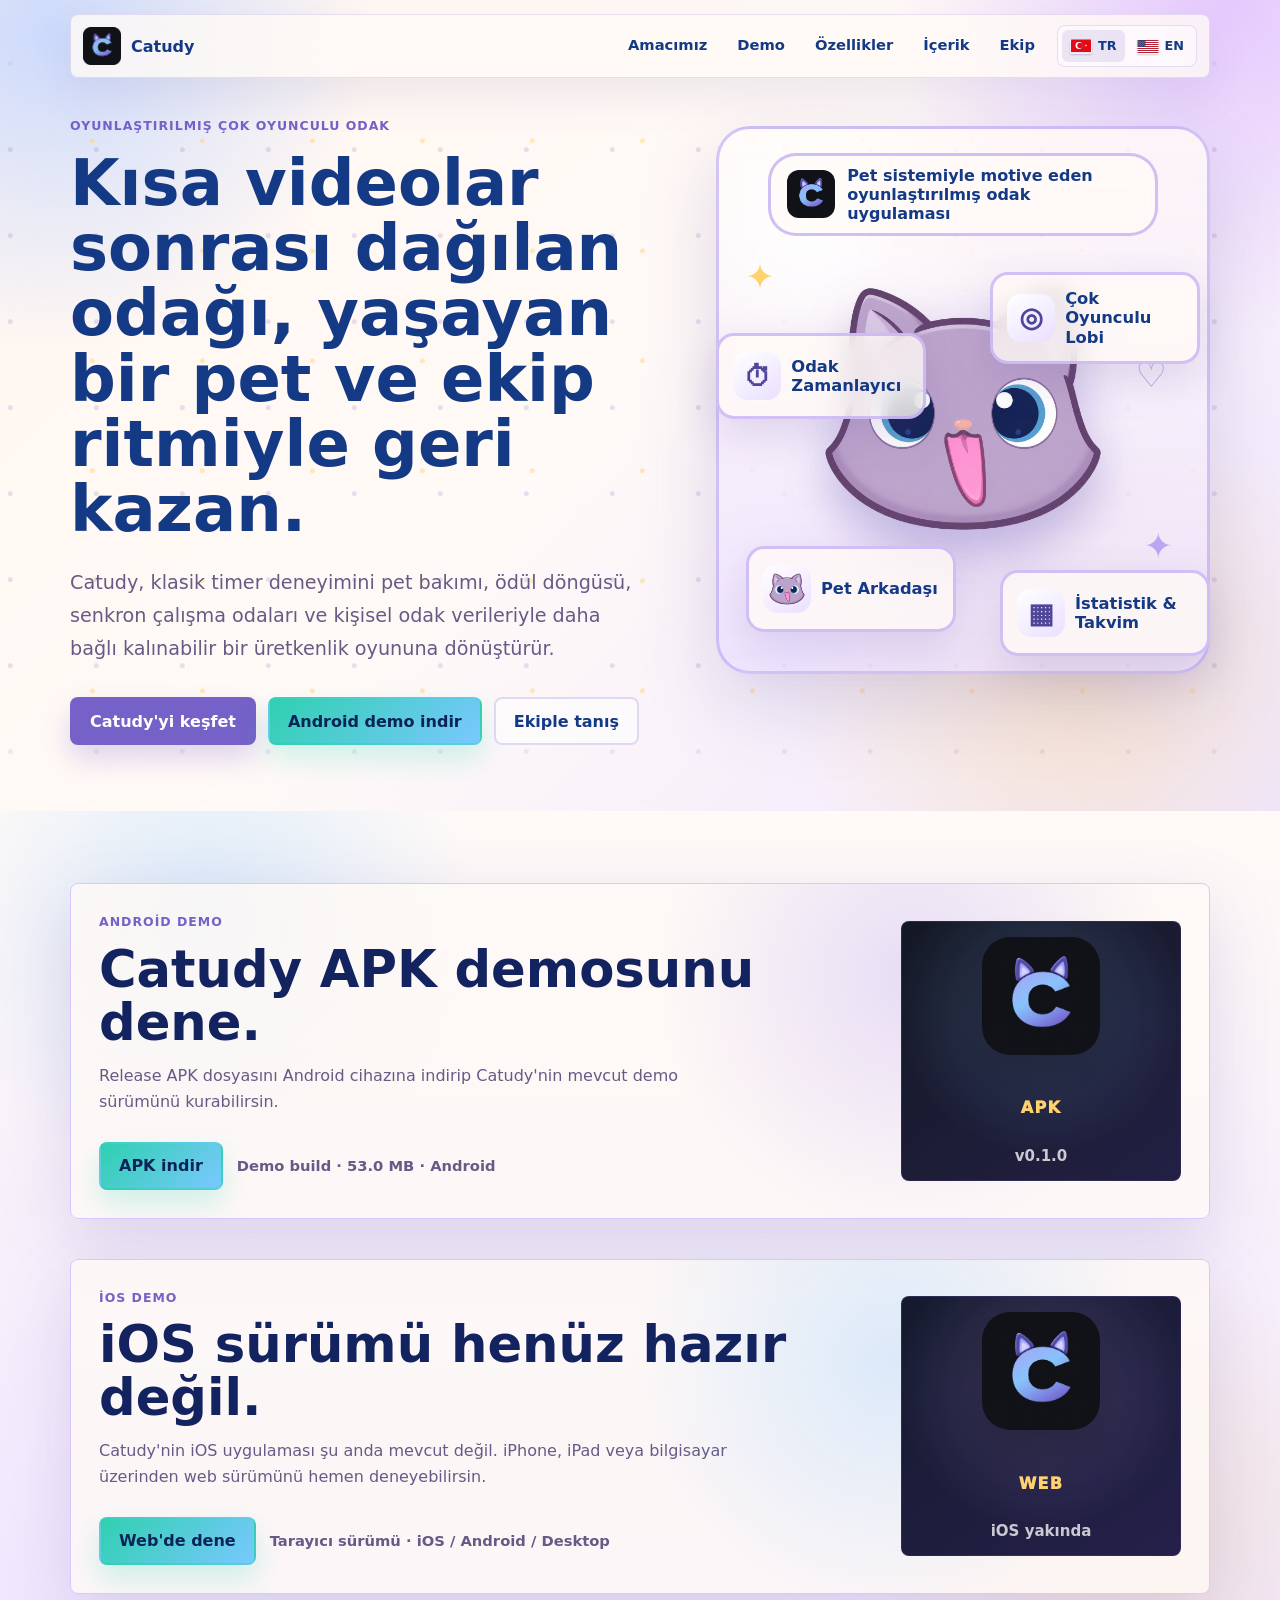
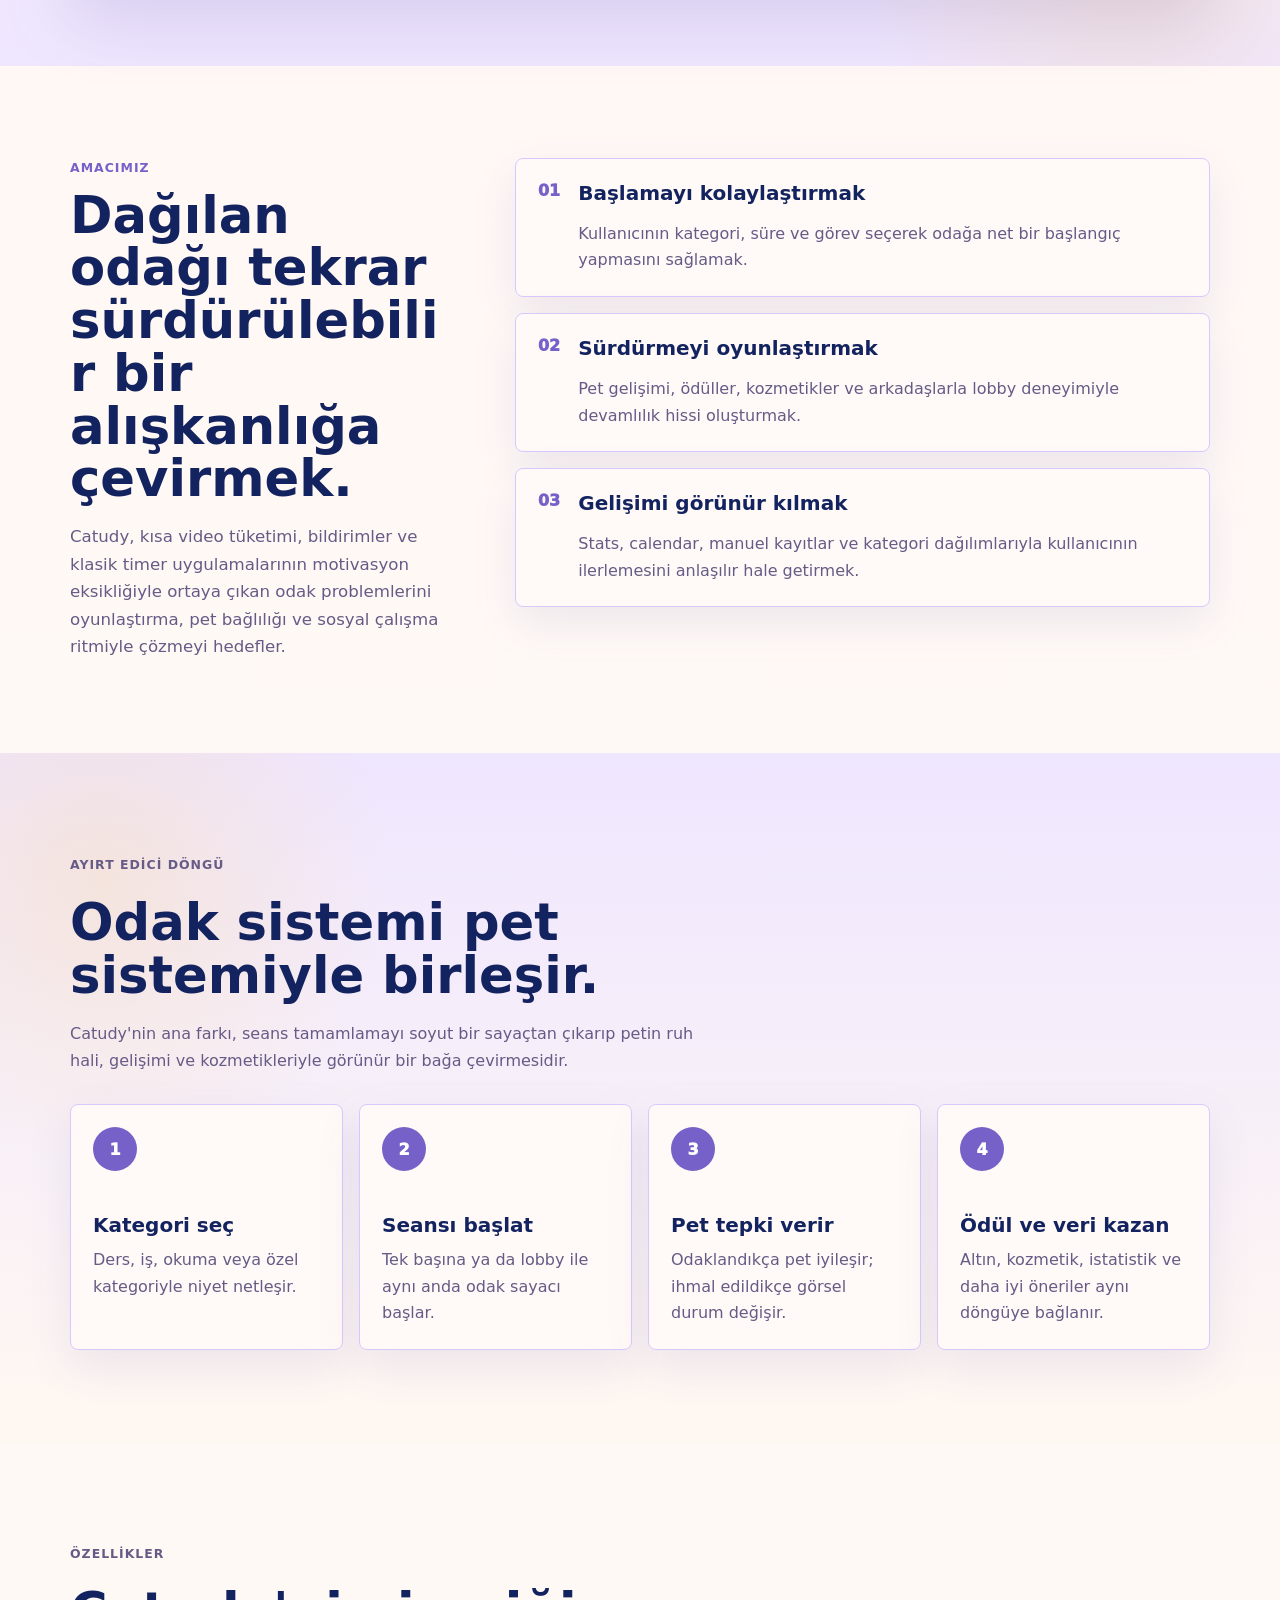
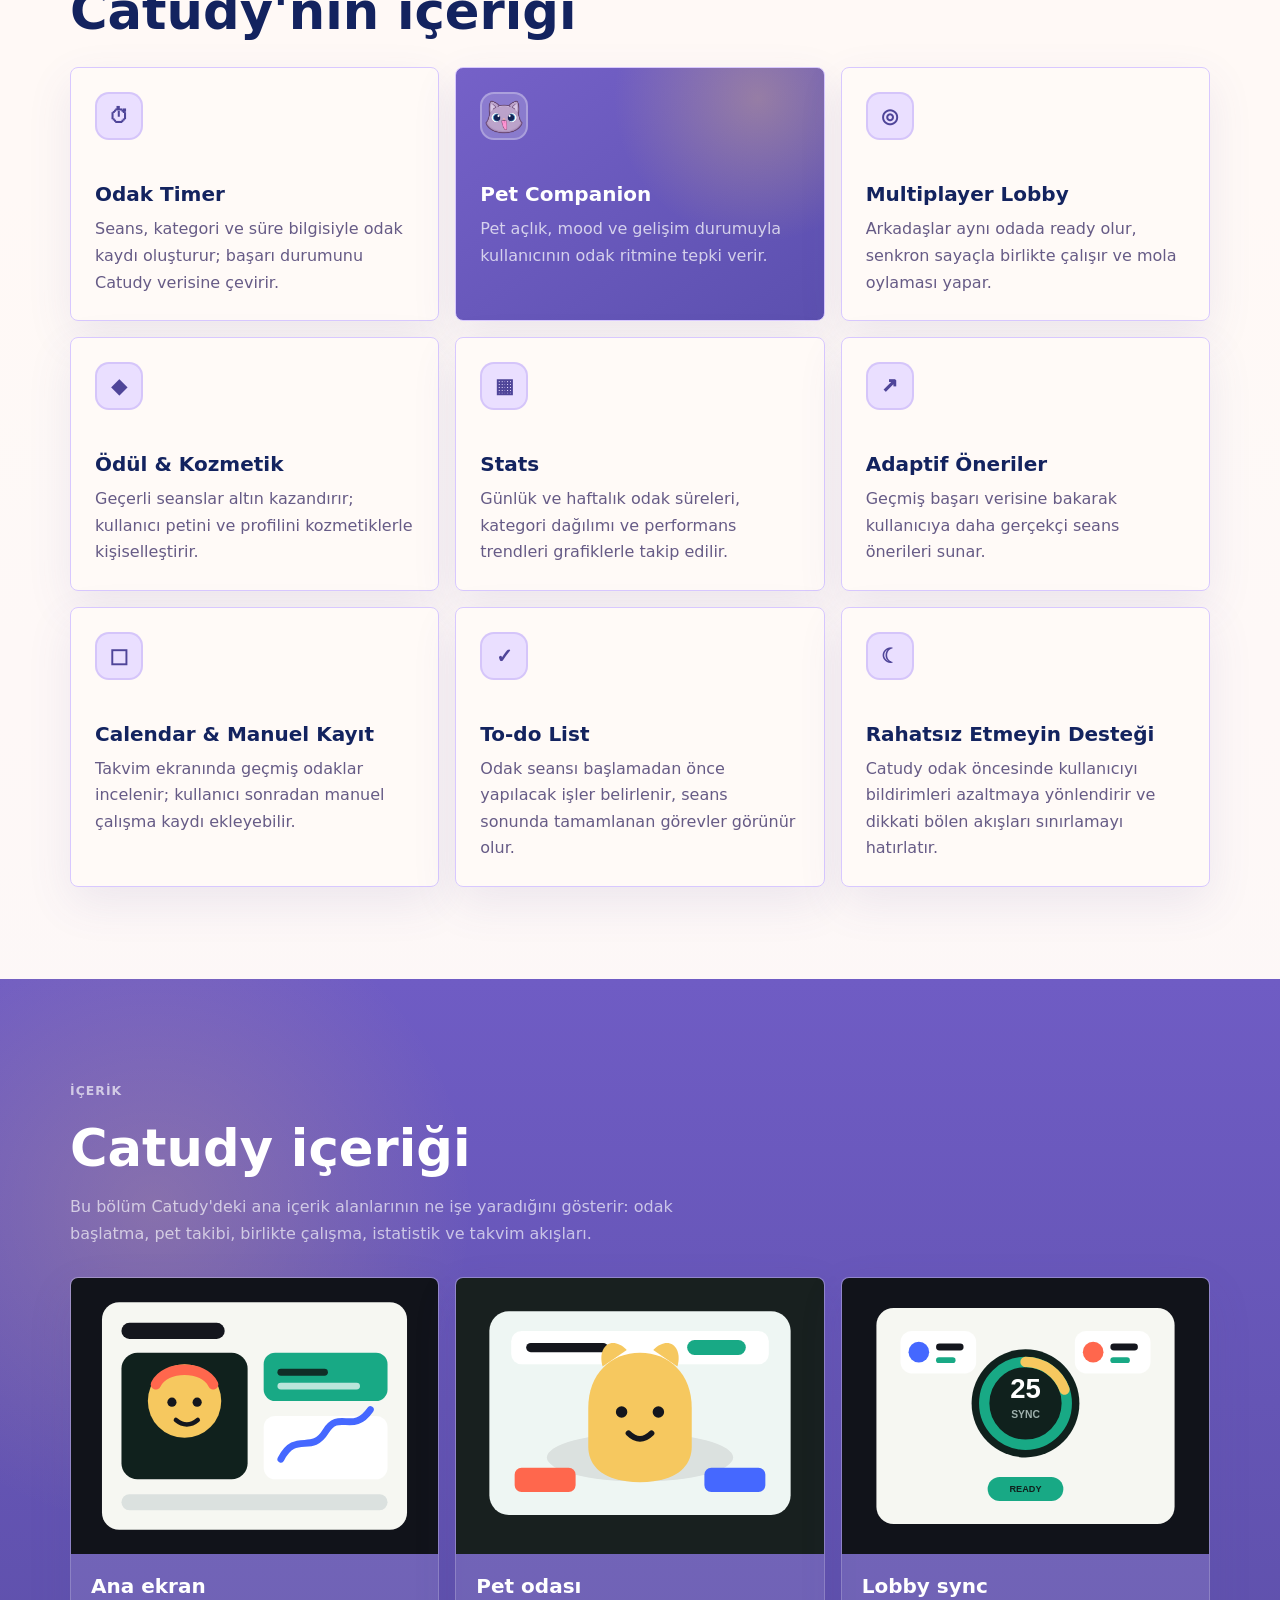
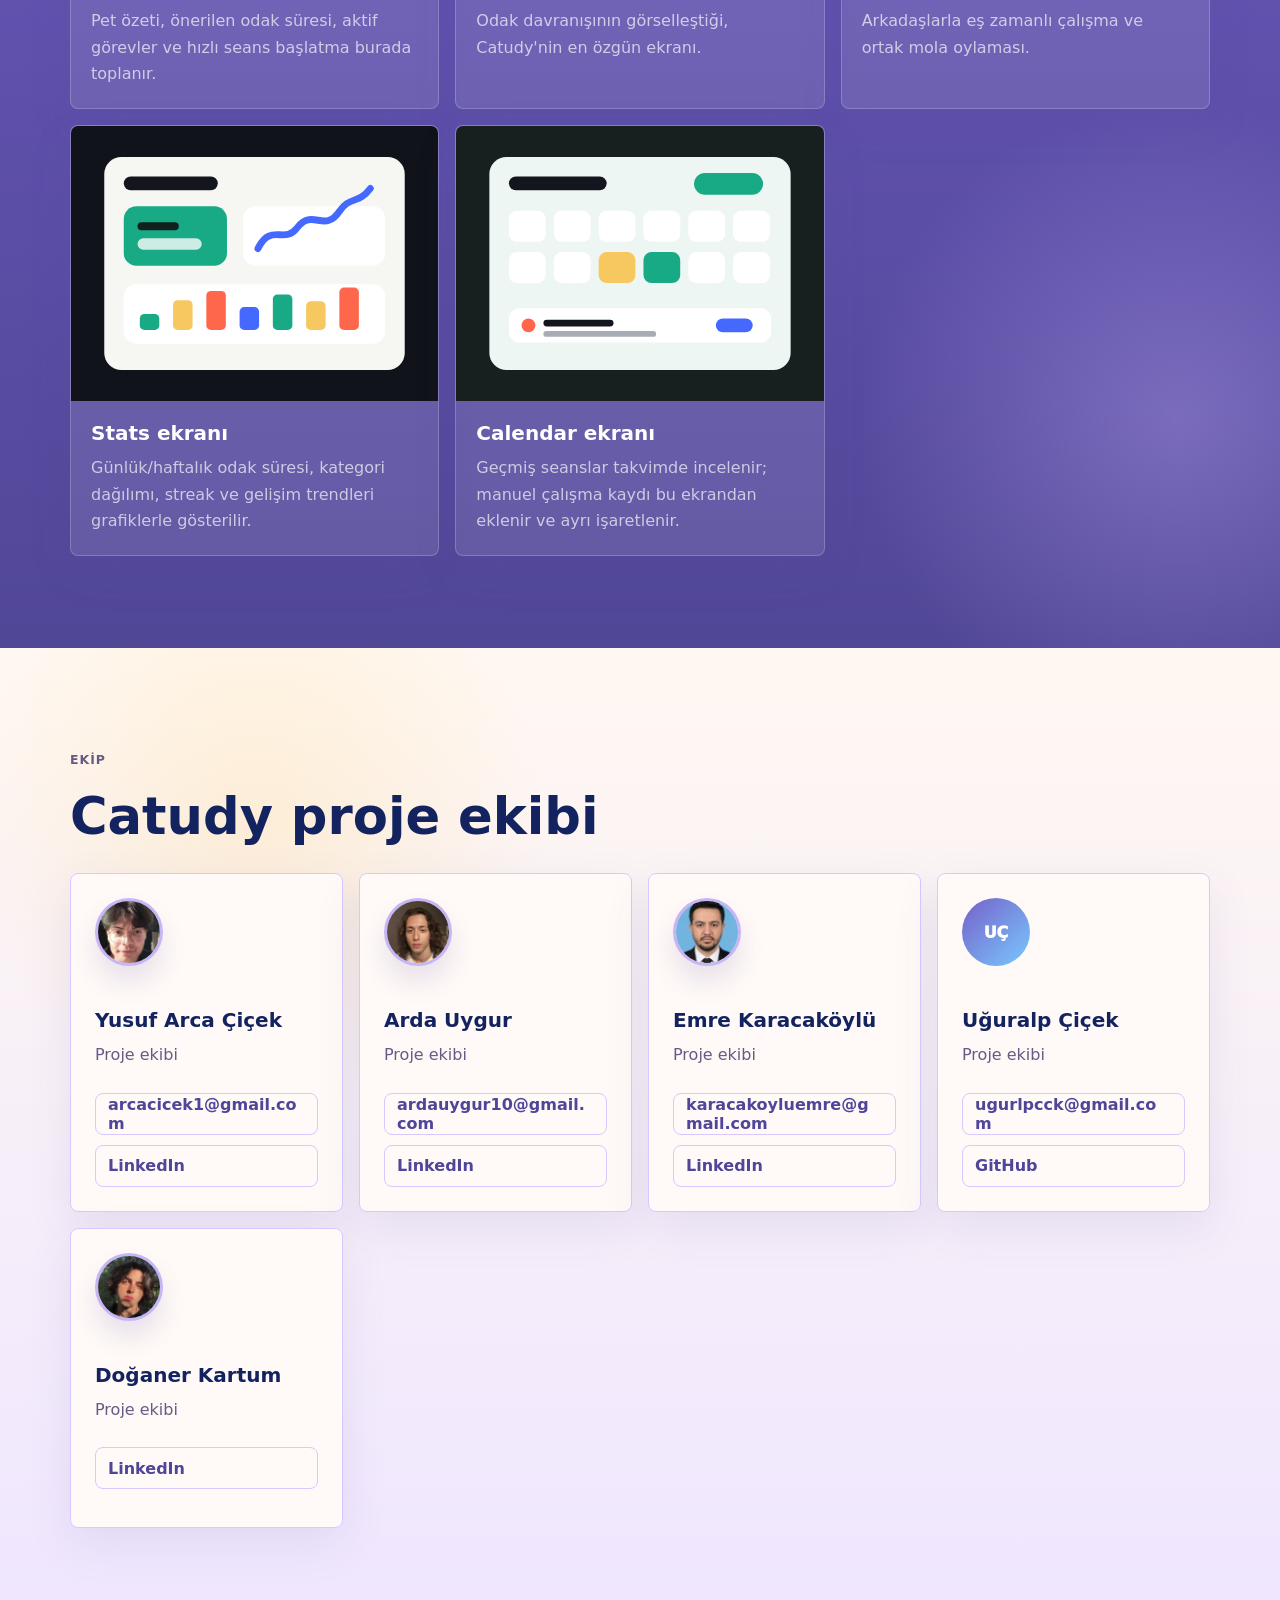
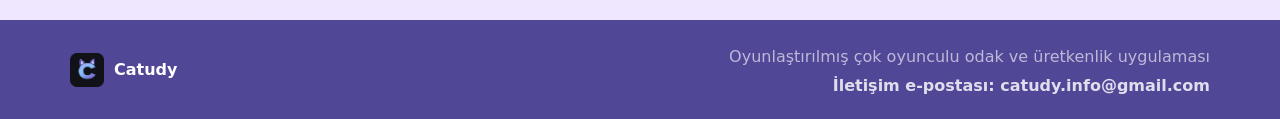
==== site/index.html @ 25572570 "Update Catudy app builds" ====
﻿<!doctype html>
<html lang="tr">
  <head>
    <meta charset="utf-8" />
    <meta name="viewport" content="width=device-width, initial-scale=1" />
    <meta
      name="description"
      data-i18n-content="metaDescription"
      content="Catudy, odak seanslarını pet gelişimi, sosyal lobby ve oyunlaştırma ile sürdürülebilir hale getiren bir üretkenlik uygulamasıdır."
    />
    <title>Catudy | Oyunlaştırılmış Odak Arkadaşı</title>
    <link rel="stylesheet" href="./styles.css?v=20260427-2" />
  </head>
  <body>
    <header class="site-header" data-glass>
      <a class="brand" href="#top" aria-label="Catudy ana sayfa" data-i18n-aria="brandHome">
        <img src="./assets/catudy-logo.png?v=20260427-2" alt="" />
        <span>Catudy</span>
      </a>
      <div class="header-controls">
        <nav class="nav-links" aria-label="Ana menü" data-i18n-aria="mainMenu">
          <a href="#problem" data-i18n="navGoal">Amacımız</a>
          <a href="#download" data-i18n="navDownload">Demo</a>
          <a href="#features" data-i18n="navFeatures">Özellikler</a>
          <a href="#screens" data-i18n="navContent">İçerik</a>
          <a href="#team" data-i18n="navTeam">Ekip</a>
        </nav>
        <div class="language-switcher" aria-label="Dil seçimi" data-i18n-aria="languageSwitcher">
          <button class="language-button is-active" type="button" data-lang="tr" aria-label="Türkçe" aria-pressed="true" data-i18n-aria="languageTurkish">
            <span class="flag flag--tr" aria-hidden="true"></span>
            <span class="language-code">TR</span>
          </button>
          <button class="language-button" type="button" data-lang="en" aria-label="English" aria-pressed="false" data-i18n-aria="languageEnglish">
            <span class="flag flag--us" aria-hidden="true"></span>
            <span class="language-code">EN</span>
          </button>
        </div>
      </div>
    </header>

    <main id="top">
      <section class="hero" aria-labelledby="hero-title">
        <div class="hero-scene" aria-hidden="true">
          <div class="mascot-stage">
            <span class="poster-star poster-star--one">✦</span>
            <span class="poster-star poster-star--two">✦</span>
            <span class="poster-heart">♡</span>
            <div class="mascot-glow"></div>
            <img class="hero-mascot" src="./assets/catudy-mascot.png?v=20260427-2" alt="" />
            <div class="catudy-badge">
              <img src="./assets/catudy-logo.png?v=20260427-2" alt="" />
              <span data-i18n="heroBadge">Pet sistemiyle motive eden oyunlaştırılmış odak uygulaması</span>
            </div>
          </div>
          <div class="floating-panel panel--one">
            <span class="panel-icon">⏱</span>
            <strong data-i18n="posterTimer">Odak Zamanlayıcı</strong>
          </div>
          <div class="floating-panel panel--two">
            <span class="panel-icon panel-icon--mascot">
              <img src="./assets/catudy-mascot.png?v=20260427-2" alt="" />
            </span>
            <strong data-i18n="posterPet">Pet Arkadaşı</strong>
          </div>
          <div class="floating-panel panel--three">
            <span class="panel-icon">◎</span>
            <strong data-i18n="posterLobby">Çok Oyunculu Lobi</strong>
          </div>
          <div class="floating-panel panel--four">
            <span class="panel-icon">▦</span>
            <strong data-i18n="posterStats">İstatistik & Takvim</strong>
          </div>
        </div>

        <div class="hero-copy">
          <p class="eyebrow" data-i18n="heroEyebrow">Oyunlaştırılmış çok oyunculu odak</p>
          <h1 id="hero-title" data-i18n="heroTitle">
            Kısa videolar sonrası dağılan odağı, yaşayan bir pet ve ekip ritmiyle geri
            kazan.
          </h1>
          <p class="lead" data-i18n="heroLead">
            Catudy, klasik timer deneyimini pet bakımı, ödül döngüsü, senkron
            çalışma odaları ve kişisel odak verileriyle daha bağlı kalınabilir
            bir üretkenlik oyununa dönüştürür.
          </p>
          <div class="hero-actions">
            <a class="button button--primary" href="#features" data-i18n="heroPrimaryCta">Catudy'yi keşfet</a>
            <a class="button button--demo" href="#download" data-i18n="heroDemoCta">Android demo indir</a>
            <a class="button button--ghost" href="#team" data-i18n="heroSecondaryCta">Ekiple tanış</a>
          </div>
        </div>
      </section>

      <section class="download-section" id="download" aria-labelledby="download-title">
  <div class="wrap">
    <div class="download-card reveal">
      <div class="download-copy">
        <p class="section-kicker" data-i18n="downloadKicker">Android Demo</p>
        <h2 id="download-title" data-i18n="downloadTitle">Catudy APK demosunu dene.</h2>
        <p data-i18n="downloadBody">
          Release APK dosyasını Android cihazına indirip Catudy'nin mevcut demo sürümünü kurabilirsin.
        </p>
        <div class="download-actions">
          <a
            class="button button--download"
            href="./downloads/catudy-android-demo-v0.1.0.apk"
            download
            data-i18n="downloadButton"
          >
            APK indir
          </a>
          <span class="download-note" data-i18n="downloadNote">Demo build · 53.0 MB · Android</span>
        </div>
      </div>

      <div class="download-panel" aria-hidden="true">
        <img src="./assets/catudy-logo.png?v=20260427-2" alt="" />
        <span>APK</span>
        <strong>v0.1.0</strong>
      </div>
    </div>

    <div class="download-card download-card--web reveal">
      <div class="download-copy">
        <p class="section-kicker" data-i18n="webDemoKicker">iOS Demo</p>
        <h2 data-i18n="webDemoTitle">iOS sürümü henüz hazır değil.</h2>
        <p data-i18n="webDemoBody">
          Catudy'nin iOS uygulaması şu anda mevcut değil. iPhone, iPad veya bilgisayar üzerinden web sürümünü hemen deneyebilirsin.
        </p>
        <div class="download-actions">
          <a
            class="button button--download"
            href="https://4rc4.github.io/Catudy-Site/app/"
            target="_blank"
            rel="noopener noreferrer"
            data-i18n="webDemoButton"
          >
            Web'de dene
          </a>
          <span class="download-note" data-i18n="webDemoNote">Tarayıcı sürümü · iOS / Android / Desktop</span>
        </div>
      </div>

      <div class="download-panel download-panel--web" aria-hidden="true">
        <img src="./assets/catudy-logo.png?v=20260427-2" alt="" />
        <span>WEB</span>
        <strong data-i18n="webDemoPanelText">iOS yakında</strong>
      </div>
    </div>
  </div>
</section>

      <section class="problem-section" id="problem" aria-labelledby="problem-title">
        <div class="wrap two-column">
          <div class="section-copy reveal">
            <p class="section-kicker" data-i18n="goalKicker">Amacımız</p>
            <h2 id="problem-title" data-i18n="goalTitle">Dağılan odağı tekrar sürdürülebilir bir alışkanlığa çevirmek.</h2>
            <p data-i18n="goalBody">
              Catudy, kısa video tüketimi, bildirimler ve klasik timer
              uygulamalarının motivasyon eksikliğiyle ortaya çıkan odak
              problemlerini oyunlaştırma, pet bağlılığı ve sosyal çalışma
              ritmiyle çözmeyi hedefler.
            </p>
          </div>
          <div class="problem-grid">
            <article class="metric-card reveal">
              <span class="metric-card__number">01</span>
              <h3 data-i18n="goalCardOneTitle">Başlamayı kolaylaştırmak</h3>
              <p data-i18n="goalCardOneBody">Kullanıcının kategori, süre ve görev seçerek odağa net bir başlangıç yapmasını sağlamak.</p>
            </article>
            <article class="metric-card reveal">
              <span class="metric-card__number">02</span>
              <h3 data-i18n="goalCardTwoTitle">Sürdürmeyi oyunlaştırmak</h3>
              <p data-i18n="goalCardTwoBody">Pet gelişimi, ödüller, kozmetikler ve arkadaşlarla lobby deneyimiyle devamlılık hissi oluşturmak.</p>
            </article>
            <article class="metric-card reveal">
              <span class="metric-card__number">03</span>
              <h3 data-i18n="goalCardThreeTitle">Gelişimi görünür kılmak</h3>
              <p data-i18n="goalCardThreeBody">Stats, calendar, manuel kayıtlar ve kategori dağılımlarıyla kullanıcının ilerlemesini anlaşılır hale getirmek.</p>
            </article>
          </div>
        </div>
      </section>

      <section class="loop-section" aria-labelledby="loop-title">
        <div class="wrap">
          <div class="section-head reveal">
            <p class="section-kicker" data-i18n="loopKicker">Ayırt Edici Döngü</p>
            <h2 id="loop-title" data-i18n="loopTitle">Odak sistemi pet sistemiyle birleşir.</h2>
            <p data-i18n="loopBody">
              Catudy'nin ana farkı, seans tamamlamayı soyut bir sayaçtan çıkarıp
              petin ruh hali, gelişimi ve kozmetikleriyle görünür bir bağa
              çevirmesidir.
            </p>
          </div>

          <div class="focus-loop" aria-label="Catudy odak döngüsü" data-i18n-aria="loopAria">
            <article class="loop-step reveal">
              <span>1</span>
              <h3 data-i18n="loopStepOneTitle">Kategori seç</h3>
              <p data-i18n="loopStepOneBody">Ders, iş, okuma veya özel kategoriyle niyet netleşir.</p>
            </article>
            <article class="loop-step reveal">
              <span>2</span>
              <h3 data-i18n="loopStepTwoTitle">Seansı başlat</h3>
              <p data-i18n="loopStepTwoBody">Tek başına ya da lobby ile aynı anda odak sayacı başlar.</p>
            </article>
            <article class="loop-step reveal">
              <span>3</span>
              <h3 data-i18n="loopStepThreeTitle">Pet tepki verir</h3>
              <p data-i18n="loopStepThreeBody">Odaklandıkça pet iyileşir; ihmal edildikçe görsel durum değişir.</p>
            </article>
            <article class="loop-step reveal">
              <span>4</span>
              <h3 data-i18n="loopStepFourTitle">Ödül ve veri kazan</h3>
              <p data-i18n="loopStepFourBody">Altın, kozmetik, istatistik ve daha iyi öneriler aynı döngüye bağlanır.</p>
            </article>
          </div>
        </div>
      </section>

      <section class="features" id="features" aria-labelledby="features-title">
        <div class="wrap">
          <div class="section-head reveal">
            <p class="section-kicker" data-i18n="featuresKicker">Özellikler</p>
            <h2 id="features-title" data-i18n="featuresTitle">Catudy'nin içeriği</h2>
          </div>

          <div class="feature-grid">
            <article class="feature-card reveal">
              <span class="feature-icon">⏱</span>
              <h3 data-i18n="featureTimerTitle">Odak Timer</h3>
              <p data-i18n="featureTimerBody">Seans, kategori ve süre bilgisiyle odak kaydı oluşturur; başarı durumunu Catudy verisine çevirir.</p>
            </article>
            <article class="feature-card reveal feature-card--accent">
              <span class="feature-icon feature-icon--image">
                <img src="./assets/catudy-mascot.png?v=20260427-2" alt="" />
              </span>
              <h3 data-i18n="featurePetTitle">Pet Companion</h3>
              <p data-i18n="featurePetBody">Pet açlık, mood ve gelişim durumuyla kullanıcının odak ritmine tepki verir.</p>
            </article>
            <article class="feature-card reveal">
              <span class="feature-icon">◎</span>
              <h3 data-i18n="featureLobbyTitle">Multiplayer Lobby</h3>
              <p data-i18n="featureLobbyBody">Arkadaşlar aynı odada ready olur, senkron sayaçla birlikte çalışır ve mola oylaması yapar.</p>
            </article>
            <article class="feature-card reveal">
              <span class="feature-icon">◆</span>
              <h3 data-i18n="featureRewardTitle">Ödül & Kozmetik</h3>
              <p data-i18n="featureRewardBody">Geçerli seanslar altın kazandırır; kullanıcı petini ve profilini kozmetiklerle kişiselleştirir.</p>
            </article>
            <article class="feature-card reveal">
              <span class="feature-icon">▦</span>
              <h3 data-i18n="featureStatsTitle">Stats</h3>
              <p data-i18n="featureStatsBody">Günlük ve haftalık odak süreleri, kategori dağılımı ve performans trendleri grafiklerle takip edilir.</p>
            </article>
            <article class="feature-card reveal">
              <span class="feature-icon">↗</span>
              <h3 data-i18n="featureAdaptiveTitle">Adaptif Öneriler</h3>
              <p data-i18n="featureAdaptiveBody">Geçmiş başarı verisine bakarak kullanıcıya daha gerçekçi seans önerileri sunar.</p>
            </article>
            <article class="feature-card reveal">
              <span class="feature-icon">□</span>
              <h3 data-i18n="featureCalendarTitle">Calendar & Manuel Kayıt</h3>
              <p data-i18n="featureCalendarBody">Takvim ekranında geçmiş odaklar incelenir; kullanıcı sonradan manuel çalışma kaydı ekleyebilir.</p>
            </article>
            <article class="feature-card reveal">
              <span class="feature-icon">✓</span>
              <h3 data-i18n="featureTodoTitle">To-do List</h3>
              <p data-i18n="featureTodoBody">Odak seansı başlamadan önce yapılacak işler belirlenir, seans sonunda tamamlanan görevler görünür olur.</p>
            </article>
            <article class="feature-card reveal">
              <span class="feature-icon">☾</span>
              <h3 data-i18n="featureDndTitle">Rahatsız Etmeyin Desteği</h3>
              <p data-i18n="featureDndBody">Catudy odak öncesinde kullanıcıyı bildirimleri azaltmaya yönlendirir ve dikkati bölen akışları sınırlamayı hatırlatır.</p>
            </article>
          </div>
        </div>
      </section>

      <section class="screens" id="screens" aria-labelledby="screens-title">
        <div class="wrap">
          <div class="section-head reveal">
            <p class="section-kicker" data-i18n="screensKicker">İçerik</p>
            <h2 id="screens-title" data-i18n="screensTitle">Catudy içeriği</h2>
            <p data-i18n="screensBody">Bu bölüm Catudy'deki ana içerik alanlarının ne işe yaradığını gösterir: odak başlatma, pet takibi, birlikte çalışma, istatistik ve takvim akışları.</p>
          </div>

          <div class="screen-grid">
            <article class="screen-card reveal">
              <img src="./assets/app-dashboard.svg" alt="Catudy ana ekran mockup alanı" data-i18n-alt="screenHomeAlt" />
              <div>
                <h3 data-i18n="screenHomeTitle">Ana ekran</h3>
                <p data-i18n="screenHomeBody">Pet özeti, önerilen odak süresi, aktif görevler ve hızlı seans başlatma burada toplanır.</p>
              </div>
            </article>
            <article class="screen-card reveal">
              <img src="./assets/pet-room.svg" alt="Catudy pet odası mockup alanı" data-i18n-alt="screenPetAlt" />
              <div>
                <h3 data-i18n="screenPetTitle">Pet odası</h3>
                <p data-i18n="screenPetBody">Odak davranışının görselleştiği, Catudy'nin en özgün ekranı.</p>
              </div>
            </article>
            <article class="screen-card reveal">
              <img src="./assets/lobby-sync.svg" alt="Catudy multiplayer lobby mockup alanı" data-i18n-alt="screenLobbyAlt" />
              <div>
                <h3 data-i18n="screenLobbyTitle">Lobby sync</h3>
                <p data-i18n="screenLobbyBody">Arkadaşlarla eş zamanlı çalışma ve ortak mola oylaması.</p>
              </div>
            </article>
            <article class="screen-card reveal">
              <img src="./assets/stats-screen.svg" alt="Catudy stats ekranı mockup alanı" data-i18n-alt="screenStatsAlt" />
              <div>
                <h3 data-i18n="screenStatsTitle">Stats ekranı</h3>
                <p data-i18n="screenStatsBody">Günlük/haftalık odak süresi, kategori dağılımı, streak ve gelişim trendleri grafiklerle gösterilir.</p>
              </div>
            </article>
            <article class="screen-card reveal">
              <img src="./assets/calendar-screen.svg" alt="Catudy calendar ekranı mockup alanı" data-i18n-alt="screenCalendarAlt" />
              <div>
                <h3 data-i18n="screenCalendarTitle">Calendar ekranı</h3>
                <p data-i18n="screenCalendarBody">Geçmiş seanslar takvimde incelenir; manuel çalışma kaydı bu ekrandan eklenir ve ayrı işaretlenir.</p>
              </div>
            </article>
          </div>
        </div>
      </section>

      <section class="team" id="team" aria-labelledby="team-title">
        <div class="wrap">
          <div class="section-head reveal">
            <p class="section-kicker" data-i18n="teamKicker">Ekip</p>
            <h2 id="team-title" data-i18n="teamTitle">Catudy proje ekibi</h2>
          </div>
          <div class="team-grid">
            <article class="team-card reveal">
              <span class="team-avatar team-avatar--photo">
                <img src="./assets/yusuf-arca-cicek.jpg?v=20260427-2" alt="Yusuf Arca Çiçek" />
              </span>
              <h3>Yusuf Arca Çiçek</h3>
              <p data-i18n="teamRole">Proje ekibi</p>
              <div class="team-links">
                <a href="mailto:arcacicek1@gmail.com">arcacicek1@gmail.com</a>
                <a href="https://www.linkedin.com/in/yusuf-arca-cicek-030688299/" target="_blank" rel="noreferrer">LinkedIn</a>
              </div>
            </article>
            <article class="team-card reveal">
              <span class="team-avatar team-avatar--photo">
                <img src="./assets/arda-uygur.jpg?v=20260427-2" alt="Arda Uygur" />
              </span>
              <h3>Arda Uygur</h3>
              <p data-i18n="teamRole">Proje ekibi</p>
              <div class="team-links">
                <a href="mailto:ardauygur10@gmail.com">ardauygur10@gmail.com</a>
                <a href="https://www.linkedin.com/in/arda-uygur-76b485332/" target="_blank" rel="noreferrer">LinkedIn</a>
              </div>
            </article>
            <article class="team-card reveal">
              <span class="team-avatar team-avatar--photo">
                <img src="./assets/emre-karacakoylu.jpg?v=20260427-2" alt="Emre Karacaköylü" />
              </span>
              <h3>Emre Karacaköylü</h3>
              <p data-i18n="teamRole">Proje ekibi</p>
              <div class="team-links">
                <a href="mailto:karacakoyluemre@gmail.com">karacakoyluemre@gmail.com</a>
                <a href="https://www.linkedin.com/in/emre-karacak%C3%B6yl%C3%BC-b02785285/" target="_blank" rel="noreferrer">LinkedIn</a>
              </div>
            </article>
            <article class="team-card reveal">
              <span class="team-avatar">UÇ</span>
              <h3>Uğuralp Çiçek</h3>
              <p data-i18n="teamRole">Proje ekibi</p>
              <div class="team-links">
                <a href="mailto:ugurlpcck@gmail.com">ugurlpcck@gmail.com</a>
                <a href="https://github.com/ugurlpcck" target="_blank" rel="noreferrer">GitHub</a>
              </div>
            </article>
            <article class="team-card reveal">
              <span class="team-avatar team-avatar--photo">
                <img src="./assets/doganer-kartum.jpg?v=20260427-2" alt="Doğaner Kartum" />
              </span>
              <h3>Doğaner Kartum</h3>
              <p data-i18n="teamRole">Proje ekibi</p>
              <div class="team-links">
                <a href="https://www.linkedin.com/in/doganer-kartum/" target="_blank" rel="noreferrer">LinkedIn</a>
              </div>
            </article>
          </div>
        </div>
      </section>
    </main>

    <footer class="site-footer">
      <div class="wrap footer-inner">
        <a class="brand brand--footer" href="#top">
          <img src="./assets/catudy-logo.png?v=20260427-2" alt="" />
          <span>Catudy</span>
        </a>
        <div class="footer-copy">
          <p data-i18n="footerTagline">Oyunlaştırılmış çok oyunculu odak ve üretkenlik uygulaması</p>
          <a class="footer-contact" href="mailto:catudy.info@gmail.com" data-i18n="footerContact">İletişim e-postası: catudy.info@gmail.com</a>
        </div>
      </div>
    </footer>

    <script src="./script.js?v=20260427-2"></script>
  </body>
</html>
---- site/styles.css ----
:root {
  color-scheme: light;
  --ink: #13235f;
  --muted: #665b86;
  --paper: #fff6ef;
  --surface: #fffaf7;
  --surface-strong: #efe6ff;
  --line: #d8c8ff;
  --teal: #2fd0b0;
  --teal-dark: #16706b;
  --coral: #ff765f;
  --yellow: #ffd16f;
  --blue: #143985;
  --violet: #7561c8;
  --violet-dark: #4f4599;
  --lavender: #bba6f3;
  --lavender-soft: #eadfff;
  --cream: #fff3eb;
  --shadow: 0 24px 70px rgb(92 75 160 / 18%);
}

* {
  box-sizing: border-box;
}

html {
  scroll-behavior: smooth;
}

body {
  margin: 0;
  font-family:
    Inter, ui-sans-serif, system-ui, -apple-system, BlinkMacSystemFont, "Segoe UI",
    sans-serif;
  color: var(--ink);
  overflow-x: hidden;
  background:
    radial-gradient(circle at 8% 8%, rgb(190 210 255 / 62%), transparent 25rem),
    radial-gradient(circle at 92% 2%, rgb(225 190 255 / 62%), transparent 24rem),
    linear-gradient(180deg, var(--paper), #fffaf6 52%, #f3ecff 100%);
}

img {
  display: block;
  max-width: 100%;
}

a {
  color: inherit;
}

h1,
h2,
h3,
p {
  overflow-wrap: anywhere;
}

.wrap {
  width: min(1140px, calc(100% - 40px));
  margin-inline: auto;
}

.site-header {
  position: fixed;
  z-index: 20;
  top: 14px;
  left: 50%;
  display: flex;
  align-items: center;
  justify-content: space-between;
  gap: 28px;
  width: min(1140px, calc(100% - 28px));
  min-height: 64px;
  padding: 10px 12px;
  border: 1px solid rgb(117 97 200 / 18%);
  border-radius: 8px;
  background: rgb(255 250 247 / 78%);
  color: var(--blue);
  box-shadow: 0 18px 42px rgb(92 75 160 / 10%);
  backdrop-filter: blur(18px);
  transform: translateX(-50%);
  transition:
    background 220ms ease,
    border-color 220ms ease,
    box-shadow 220ms ease,
    transform 240ms ease;
}

.site-header.is-scrolled {
  border-color: rgb(117 97 200 / 22%);
  background: rgb(255 250 247 / 92%);
  color: var(--blue);
  box-shadow: 0 18px 40px rgb(92 75 160 / 14%);
}

.site-header.is-hidden {
  transform: translateX(-50%) translateY(calc(-100% - 24px));
}

.brand {
  display: inline-flex;
  align-items: center;
  gap: 10px;
  min-width: max-content;
  color: inherit;
  font-weight: 900;
  text-decoration: none;
}

.brand img {
  width: 38px;
  height: 38px;
}

.header-controls {
  display: flex;
  flex-wrap: wrap;
  align-items: center;
  justify-content: flex-end;
  gap: 10px;
}

.nav-links {
  display: flex;
  flex-wrap: wrap;
  justify-content: flex-end;
  gap: 6px;
}

.nav-links a {
  min-height: 38px;
  padding: 9px 12px;
  border-radius: 8px;
  color: inherit;
  font-size: 0.92rem;
  font-weight: 760;
  text-decoration: none;
}

.nav-links a:hover {
  background: rgb(117 97 200 / 10%);
}

.site-header.is-scrolled .nav-links a:hover {
  background: rgb(117 97 200 / 12%);
}

.language-switcher {
  display: inline-flex;
  align-items: center;
  gap: 4px;
  min-height: 40px;
  padding: 4px;
  border: 1px solid rgb(117 97 200 / 18%);
  border-radius: 8px;
  background: rgb(255 255 255 / 42%);
  transition:
    box-shadow 180ms ease,
    transform 180ms ease;
}

.language-switcher.is-switching {
  box-shadow: 0 10px 22px rgb(117 97 200 / 16%);
}

.site-header.is-scrolled .language-switcher {
  border-color: rgb(117 97 200 / 20%);
  background: rgb(117 97 200 / 6%);
}

.language-button {
  display: inline-flex;
  align-items: center;
  justify-content: center;
  gap: 6px;
  min-width: 62px;
  min-height: 32px;
  padding: 0 8px;
  border: 0;
  border-radius: 6px;
  background: transparent;
  color: inherit;
  cursor: pointer;
  font: inherit;
  font-size: 0.8rem;
  font-weight: 900;
  transition:
    transform 180ms ease,
    background 180ms ease,
    box-shadow 180ms ease;
}

.language-button:hover,
.language-button.is-active {
  background: rgb(117 97 200 / 14%);
}

.language-switcher.is-switching .language-button.is-active {
  transform: scale(0.94);
}

.site-header.is-scrolled .language-button:hover,
.site-header.is-scrolled .language-button.is-active {
  background: rgb(117 97 200 / 14%);
}

.flag {
  display: inline-block;
  width: 22px;
  height: 15px;
  overflow: hidden;
  border: 1px solid rgb(255 255 255 / 42%);
  border-radius: 2px;
  background-position: center;
  background-repeat: no-repeat;
  background-size: cover;
  box-shadow: 0 1px 2px rgb(0 0 0 / 18%);
  flex: 0 0 auto;
}

.flag--tr {
  background-image: url("data:image/svg+xml,%3Csvg xmlns='http://www.w3.org/2000/svg' viewBox='0 0 30 20'%3E%3Crect width='30' height='20' fill='%23e30a17'/%3E%3Ccircle cx='12' cy='10' r='5.2' fill='%23fff'/%3E%3Ccircle cx='13.6' cy='10' r='4.1' fill='%23e30a17'/%3E%3Cpolygon points='20.4,10 24.1,8.8 21.8,12 21.8,8 24.1,11.2' fill='%23fff'/%3E%3C/svg%3E");
}

.flag--us {
  background-image: url("data:image/svg+xml,%3Csvg xmlns='http://www.w3.org/2000/svg' viewBox='0 0 38 20'%3E%3Cpath fill='%23b22234' d='M0 0h38v20H0z'/%3E%3Cpath stroke='%23fff' stroke-width='1.54' d='M0 2.3h38M0 5.4h38M0 8.5h38M0 11.5h38M0 14.6h38M0 17.7h38'/%3E%3Cpath fill='%233c3b6e' d='M0 0h15.2v10.8H0z'/%3E%3Cg fill='%23fff'%3E%3Ccircle cx='2.2' cy='1.8' r='.45'/%3E%3Ccircle cx='5.1' cy='1.8' r='.45'/%3E%3Ccircle cx='8' cy='1.8' r='.45'/%3E%3Ccircle cx='10.9' cy='1.8' r='.45'/%3E%3Ccircle cx='13.8' cy='1.8' r='.45'/%3E%3Ccircle cx='3.6' cy='3.6' r='.45'/%3E%3Ccircle cx='6.5' cy='3.6' r='.45'/%3E%3Ccircle cx='9.4' cy='3.6' r='.45'/%3E%3Ccircle cx='12.3' cy='3.6' r='.45'/%3E%3Ccircle cx='2.2' cy='5.4' r='.45'/%3E%3Ccircle cx='5.1' cy='5.4' r='.45'/%3E%3Ccircle cx='8' cy='5.4' r='.45'/%3E%3Ccircle cx='10.9' cy='5.4' r='.45'/%3E%3Ccircle cx='13.8' cy='5.4' r='.45'/%3E%3Ccircle cx='3.6' cy='7.2' r='.45'/%3E%3Ccircle cx='6.5' cy='7.2' r='.45'/%3E%3Ccircle cx='9.4' cy='7.2' r='.45'/%3E%3Ccircle cx='12.3' cy='7.2' r='.45'/%3E%3Ccircle cx='2.2' cy='9' r='.45'/%3E%3Ccircle cx='5.1' cy='9' r='.45'/%3E%3Ccircle cx='8' cy='9' r='.45'/%3E%3Ccircle cx='10.9' cy='9' r='.45'/%3E%3Ccircle cx='13.8' cy='9' r='.45'/%3E%3C/g%3E%3C/svg%3E");
}

.language-code {
  line-height: 1;
}

.hero {
  position: relative;
  display: grid;
  grid-template-columns: minmax(0, 0.92fr) minmax(350px, 0.78fr);
  align-items: center;
  gap: clamp(28px, 5vw, 72px);
  min-height: 88svh;
  overflow: hidden;
  padding: 116px max(20px, calc((100vw - 1140px) / 2)) 66px;
  background:
    radial-gradient(circle at 4% 4%, rgb(192 211 255 / 80%), transparent 20rem),
    radial-gradient(circle at 96% 0%, rgb(222 188 255 / 78%), transparent 21rem),
    radial-gradient(circle at 84% 83%, rgb(255 209 111 / 32%), transparent 18rem),
    linear-gradient(135deg, #fff6ef 0%, #fffaf7 48%, #efe6ff 100%);
  color: var(--blue);
}

.hero::after {
  content: "";
  position: absolute;
  inset: 0;
  pointer-events: none;
  background-image:
    radial-gradient(circle at 12% 74%, rgb(117 97 200 / 18%) 0 2px, transparent 3px),
    radial-gradient(circle at 84% 28%, rgb(255 209 111 / 44%) 0 2px, transparent 3px);
  background-size: 86px 86px, 110px 110px;
  mask-image: linear-gradient(to bottom, transparent, #000 18%, #000 88%, transparent);
}

.hero-copy {
  position: relative;
  z-index: 2;
  grid-column: 1;
  grid-row: 1;
  max-width: 750px;
}

.eyebrow,
.section-kicker {
  margin: 0;
  color: var(--violet);
  font-size: 0.78rem;
  font-weight: 900;
  letter-spacing: 0.08em;
  text-transform: uppercase;
}

h1 {
  max-width: 950px;
  margin: 14px 0 0;
  color: var(--blue);
  font-size: clamp(2.6rem, 5vw, 4.65rem);
  line-height: 1.02;
  letter-spacing: 0;
}

.lead {
  max-width: 710px;
  margin: 24px 0 0;
  color: var(--muted);
  font-size: clamp(1rem, 2vw, 1.2rem);
  line-height: 1.72;
}

.hero-actions {
  display: flex;
  flex-wrap: wrap;
  gap: 12px;
  margin-top: 32px;
}

.button {
  display: inline-flex;
  align-items: center;
  justify-content: center;
  min-height: 48px;
  padding: 0 18px;
  border: 2px solid rgb(117 97 200 / 22%);
  border-radius: 8px;
  font-weight: 850;
  text-decoration: none;
  transition:
    transform 180ms ease,
    border-color 180ms ease,
    background 180ms ease;
}

.button:hover {
  transform: translateY(-2px);
}

.button--primary {
  border-color: transparent;
  background: var(--violet);
  color: #fff;
  box-shadow: 0 14px 28px rgb(117 97 200 / 24%);
}

.button--ghost {
  color: var(--blue);
  background: rgb(255 255 255 / 54%);
}

.button--demo,
.button--download {
  border-color: rgb(47 208 176 / 24%);
  background: linear-gradient(135deg, var(--teal), #79c8ff);
  color: #0b2357;
  box-shadow: 0 14px 28px rgb(47 208 176 / 22%);
}

.hero-scene {
  position: relative;
  z-index: 1;
  grid-column: 2;
  grid-row: 1;
  min-height: min(58vw, 610px);
  opacity: 1;
}

.mascot-stage {
  position: relative;
  width: min(520px, 100%);
  aspect-ratio: 0.9;
  margin-inline: auto;
  border: 3px solid rgb(187 166 243 / 64%);
  border-radius: 34px;
  background:
    radial-gradient(circle at 18% 18%, rgb(255 255 255 / 85%), transparent 10rem),
    linear-gradient(180deg, rgb(255 250 247 / 82%), rgb(234 223 255 / 72%));
  box-shadow: 0 28px 80px rgb(92 75 160 / 20%);
  animation: floatPhone 7s ease-in-out infinite;
}

.mascot-glow {
  position: absolute;
  inset: 27% 14% 9%;
  border-radius: 50%;
  background: radial-gradient(circle, rgb(187 166 243 / 44%), transparent 68%);
  filter: blur(4px);
}

.hero-mascot {
  position: absolute;
  left: 50%;
  bottom: 18%;
  width: min(330px, 72%);
  transform: translateX(-50%);
  filter: drop-shadow(0 24px 22px rgb(79 69 153 / 25%));
  animation: mascotBounce 3.6s ease-in-out infinite;
}

.catudy-badge {
  position: absolute;
  top: 24px;
  left: 50%;
  display: flex;
  align-items: center;
  gap: 12px;
  width: min(390px, calc(100% - 48px));
  min-height: 74px;
  padding: 10px 16px;
  border: 3px solid rgb(187 166 243 / 70%);
  border-radius: 28px;
  background: rgb(255 250 247 / 78%);
  color: var(--blue);
  font-weight: 900;
  transform: translateX(-50%);
  backdrop-filter: blur(8px);
}

.catudy-badge img {
  width: 48px;
  height: 48px;
  border-radius: 12px;
  flex: 0 0 auto;
}

.poster-star,
.poster-heart {
  position: absolute;
  z-index: 2;
  color: var(--yellow);
  font-size: 2.2rem;
  font-weight: 900;
  line-height: 1;
}

.poster-star--one {
  left: 26px;
  top: 24%;
}

.poster-star--two {
  right: 34px;
  bottom: 20%;
  color: var(--lavender);
}

.poster-heart {
  right: 40px;
  top: 42%;
  color: rgb(117 97 200 / 48%);
}

.phone-shell {
  position: absolute;
  right: clamp(24px, 8vw, 130px);
  top: 18%;
  width: min(290px, 31vw);
  min-width: 220px;
  aspect-ratio: 0.52;
  padding: 18px;
  border: 1px solid rgb(255 255 255 / 22%);
  border-radius: 30px;
  background:
    linear-gradient(180deg, rgb(255 255 255 / 18%), rgb(255 255 255 / 6%)),
    rgb(11 15 20 / 62%);
  box-shadow: 0 34px 120px rgb(0 0 0 / 34%);
  animation: floatPhone 7s ease-in-out infinite;
}

.phone-bar {
  width: 40%;
  height: 8px;
  margin: 0 auto 32px;
  border-radius: 999px;
  background: rgb(255 255 255 / 35%);
}

.focus-ring {
  display: grid;
  place-items: center;
  width: 150px;
  aspect-ratio: 1;
  margin: 0 auto;
  border: 10px solid rgb(24 169 133 / 28%);
  border-top-color: var(--teal);
  border-right-color: var(--yellow);
  border-radius: 50%;
  animation: ringSpin 9s linear infinite;
}

.focus-ring span,
.focus-ring small {
  animation: ringSpinReverse 9s linear infinite;
}

.focus-ring span {
  font-size: 3rem;
  font-weight: 950;
}

.focus-ring small {
  margin-top: -22px;
  color: rgb(255 255 255 / 66%);
  font-weight: 800;
}

.pet-buddy {
  position: relative;
  display: grid;
  place-items: center;
  width: 96px;
  aspect-ratio: 1;
  margin: 36px auto 0;
  border-radius: 34% 34% 42% 42%;
  background: linear-gradient(145deg, var(--yellow), var(--coral));
  color: #3a1a13;
  font-weight: 950;
  box-shadow: inset 0 -12px 0 rgb(0 0 0 / 9%);
  animation: petBounce 1.9s ease-in-out infinite;
}

.pet-ear {
  position: absolute;
  top: -16px;
  width: 28px;
  height: 32px;
  border-radius: 18px 18px 4px 4px;
  background: var(--yellow);
}

.pet-ear--left {
  left: 14px;
  transform: rotate(-20deg);
}

.pet-ear--right {
  right: 14px;
  transform: rotate(20deg);
}

.pet-face {
  font-size: 1.4rem;
}

.stat-row {
  display: flex;
  justify-content: space-between;
  gap: 16px;
  margin-top: 28px;
  padding: 14px;
  border: 1px solid rgb(255 255 255 / 16%);
  border-radius: 8px;
  background: rgb(255 255 255 / 9%);
}

.stat-row span {
  color: rgb(255 255 255 / 65%);
}

.floating-panel {
  position: absolute;
  z-index: 3;
  display: flex;
  align-items: center;
  gap: 10px;
  width: 210px;
  min-height: 86px;
  padding: 14px;
  border: 3px solid rgb(187 166 243 / 68%);
  border-radius: 18px;
  background: rgb(255 250 247 / 78%);
  color: var(--blue);
  box-shadow: 0 16px 42px rgb(92 75 160 / 16%);
  backdrop-filter: blur(12px);
}

.floating-panel strong {
  font-size: 1.02rem;
  line-height: 1.18;
}

.panel-icon {
  display: grid;
  place-items: center;
  width: 48px;
  aspect-ratio: 1;
  border-radius: 14px;
  background: linear-gradient(145deg, #fff, var(--lavender-soft));
  color: var(--violet-dark);
  font-size: 1.7rem;
  font-weight: 950;
  flex: 0 0 auto;
}

.panel-icon--mascot img {
  width: 42px;
  height: 42px;
  object-fit: contain;
}

.panel--one {
  left: 0;
  top: 34%;
  animation: driftOne 7.5s ease-in-out infinite;
}

.panel--two {
  left: 6%;
  bottom: 17%;
  animation: driftTwo 8.5s ease-in-out infinite;
}

.panel--three {
  right: 2%;
  top: 24%;
  animation: driftTwo 9s ease-in-out infinite;
}

.panel--four {
  right: 0;
  bottom: 13%;
  animation: driftOne 8.5s ease-in-out infinite;
}

.motion-lines {
  position: absolute;
  right: 7%;
  bottom: 12%;
  width: 390px;
  height: 210px;
  border: 1px solid rgb(255 255 255 / 12%);
  border-left: 0;
  border-radius: 0 999px 999px 0;
  transform: rotate(-12deg);
}

.problem-section,
.download-section,
.loop-section,
.features,
.screens,
.team {
  padding-block: 92px;
}

.problem-section,
.features {
  background: rgb(255 250 247 / 54%);
}

.download-section {
  padding-block: 72px;
  background:
    radial-gradient(circle at 16% 12%, rgb(143 201 255 / 30%), transparent 17rem),
    radial-gradient(circle at 88% 84%, rgb(255 209 111 / 24%), transparent 17rem),
    linear-gradient(180deg, #fffaf7, var(--surface-strong));
}

.download-card {
  display: grid;
  grid-template-columns: minmax(0, 1fr) 280px;
  gap: 32px;
  align-items: center;
  overflow: hidden;
  padding: 28px;
  border: 1px solid var(--line);
  border-radius: 8px;
  background:
    radial-gradient(circle at 74% 28%, rgb(187 166 243 / 34%), transparent 16rem),
    rgb(255 250 247 / 78%);
  box-shadow: var(--shadow);
}

.download-copy p:not(.section-kicker) {
  max-width: 660px;
  margin: 14px 0 0;
  color: var(--muted);
}

.download-actions {
  display: flex;
  flex-wrap: wrap;
  align-items: center;
  gap: 14px;
  margin-top: 26px;
}

.download-note {
  color: var(--muted);
  font-size: 0.92rem;
  font-weight: 800;
}

.download-panel {
  position: relative;
  display: grid;
  place-items: center;
  min-height: 260px;
  border: 1px solid rgb(117 97 200 / 18%);
  border-radius: 8px;
  background:
    radial-gradient(circle at 50% 34%, rgb(143 201 255 / 22%), transparent 9rem),
    linear-gradient(145deg, #141824, #222044);
  color: #fff;
}

.download-panel img {
  width: 118px;
  height: 118px;
  border-radius: 28px;
  box-shadow: 0 22px 44px rgb(0 0 0 / 28%);
}

.download-panel span {
  margin-top: 14px;
  color: var(--yellow);
  font-weight: 950;
  letter-spacing: 0.08em;
}

.download-panel strong {
  color: rgb(255 255 255 / 76%);
  font-size: 0.94rem;
}
.download-card + .download-card {
  margin-top: 40px;
}

.download-card--web {
  background:
    radial-gradient(circle at 72% 30%, rgb(143 201 255 / 30%), transparent 16rem),
    rgb(255 250 247 / 78%);
}

.download-panel--web {
  background:
    radial-gradient(circle at 50% 34%, rgb(187 166 243 / 24%), transparent 9rem),
    linear-gradient(145deg, #151a2d, #25204a);
}

.two-column {
  display: grid;
  grid-template-columns: minmax(0, 0.72fr) minmax(340px, 1.28fr);
  gap: 54px;
  align-items: start;
}

.section-copy {
  position: sticky;
  top: 116px;
}

.section-copy > p:last-child {
  margin: 18px 0 0;
  color: var(--muted);
  font-size: 1.04rem;
}

h2 {
  margin: 10px 0 0;
  font-size: clamp(2rem, 4vw, 3.65rem);
  line-height: 1.03;
  letter-spacing: 0;
}

.problem-grid {
  display: grid;
  gap: 16px;
}

.metric-card,
.feature-card,
.screen-card,
.team-card,
.loop-step {
  border: 1px solid var(--line);
  border-radius: 8px;
  background: var(--surface);
  box-shadow: 0 16px 45px rgb(92 75 160 / 10%);
}

.metric-card {
  display: grid;
  grid-template-columns: auto 1fr;
  gap: 6px 18px;
  padding: 22px;
}

.metric-card__number {
  grid-row: span 2;
  color: var(--violet);
  font-weight: 950;
}

h3 {
  margin: 0;
  font-size: 1.25rem;
  line-height: 1.2;
  letter-spacing: 0;
}

p {
  line-height: 1.66;
}

.metric-card p,
.feature-card p,
.screen-card p,
.team-card p,
.loop-step p,
.section-head p {
  margin: 10px 0 0;
  color: var(--muted);
}

.loop-section {
  background:
    radial-gradient(circle at 8% 18%, rgb(255 209 111 / 22%), transparent 18rem),
    linear-gradient(180deg, var(--surface-strong), #fff8f1);
}

.section-head {
  display: grid;
  gap: 10px;
  max-width: 760px;
  margin-bottom: 30px;
}

.section-head p:last-child {
  max-width: 660px;
}

.focus-loop {
  display: grid;
  grid-template-columns: repeat(4, minmax(0, 1fr));
  gap: 16px;
}

.loop-step {
  min-height: 240px;
  padding: 22px;
}

.loop-step span {
  display: grid;
  place-items: center;
  width: 44px;
  aspect-ratio: 1;
  margin-bottom: 42px;
  border-radius: 50%;
  background: var(--violet);
  color: #fff;
  font-weight: 950;
}

.feature-grid {
  display: grid;
  grid-template-columns: repeat(3, minmax(0, 1fr));
  gap: 16px;
}

.feature-card {
  position: relative;
  isolation: isolate;
  overflow: hidden;
  min-height: 250px;
  padding: 24px;
  transition:
    transform 180ms ease,
    border-color 180ms ease,
    box-shadow 180ms ease;
}

.feature-card h3,
.feature-card p,
.feature-icon {
  position: relative;
  z-index: 1;
}

.feature-card:hover {
  border-color: rgb(117 97 200 / 55%);
  box-shadow: var(--shadow);
  transform: translateY(-5px);
}

.feature-card--accent {
  background:
    radial-gradient(circle at 82% 12%, rgb(255 209 111 / 30%), transparent 9rem),
    linear-gradient(145deg, var(--violet), #5c50af);
  color: #fff;
}

.feature-card--accent p {
  color: rgb(255 255 255 / 72%);
}

.feature-icon {
  display: grid;
  place-items: center;
  width: 48px;
  aspect-ratio: 1;
  margin-bottom: 42px;
  border: 2px solid rgb(187 166 243 / 46%);
  border-radius: 14px;
  background: var(--lavender-soft);
  color: var(--violet-dark);
  font-size: 1.25rem;
  font-weight: 950;
}

.feature-card--accent .feature-icon {
  border-color: rgb(255 255 255 / 28%);
  background: rgb(255 255 255 / 18%);
  color: #fff;
}

.feature-icon--image {
  overflow: hidden;
  background: rgb(255 250 247 / 86%);
}

.feature-icon--image img {
  width: 46px;
  height: 46px;
  object-fit: contain;
}

.screens {
  background:
    radial-gradient(circle at 12% 18%, rgb(255 209 111 / 20%), transparent 20rem),
    radial-gradient(circle at 92% 82%, rgb(187 166 243 / 36%), transparent 20rem),
    linear-gradient(180deg, #6f5cc4, #514797);
  color: #fff;
}

.screens .section-head p {
  color: rgb(255 255 255 / 65%);
}

.screen-grid {
  display: grid;
  grid-template-columns: repeat(3, minmax(0, 1fr));
  gap: 16px;
}

.screen-card {
  overflow: hidden;
  background: rgb(255 250 247 / 10%);
  border-color: rgb(255 255 255 / 20%);
}

.screen-card img {
  width: 100%;
  aspect-ratio: 4 / 3;
  object-fit: cover;
  background: rgb(255 250 247 / 14%);
}

.screen-card div {
  padding: 20px;
}

.screen-card p {
  color: rgb(255 255 255 / 68%);
}

.team {
  background:
    radial-gradient(circle at 20% 18%, rgb(255 209 111 / 22%), transparent 18rem),
    linear-gradient(180deg, #fff8f1, var(--surface-strong));
}

.team-grid {
  display: grid;
  grid-template-columns: repeat(auto-fit, minmax(250px, 1fr));
  gap: 16px;
}

.team-card {
  min-height: 300px;
  padding: 24px;
}

.team-avatar {
  display: grid;
  place-items: center;
  width: 68px;
  aspect-ratio: 1;
  margin-bottom: 42px;
  border-radius: 50%;
  background: linear-gradient(135deg, var(--violet), #79c8ff);
  color: #fff;
  font-weight: 950;
}

.team-avatar--photo {
  overflow: hidden;
  border: 3px solid rgb(187 166 243 / 72%);
  background: var(--lavender-soft);
  box-shadow: 0 16px 26px rgb(92 75 160 / 14%);
}

.team-avatar--photo img {
  width: 100%;
  height: 100%;
  object-fit: cover;
  object-position: center;
}

.team-links {
  display: grid;
  gap: 10px;
  margin-top: 24px;
}

.team-links a {
  display: flex;
  align-items: center;
  min-height: 42px;
  padding: 0 12px;
  border: 1px solid var(--line);
  border-radius: 8px;
  color: var(--violet-dark);
  font-weight: 800;
  overflow-wrap: anywhere;
  text-decoration: none;
}

.team-links a:hover {
  border-color: var(--violet);
  background: rgb(117 97 200 / 8%);
}

.site-footer {
  padding-block: 24px;
  background: #514797;
  color: #fff;
}

.footer-inner {
  display: flex;
  align-items: center;
  justify-content: space-between;
  gap: 20px;
}

.brand--footer img {
  width: 34px;
  height: 34px;
}

.footer-copy {
  display: grid;
  justify-items: end;
  gap: 6px;
}

.footer-copy p {
  margin: 0;
  color: rgb(255 255 255 / 62%);
}

.footer-contact {
  color: rgb(255 255 255 / 82%);
  font-weight: 800;
  text-decoration: none;
}

.footer-contact:hover {
  text-decoration: underline;
}

.reveal {
  opacity: 0;
  transform: translateY(22px);
  transition:
    opacity 620ms ease,
    transform 620ms ease;
}

.reveal.is-visible {
  opacity: 1;
  transform: translateY(0);
}

main,
.nav-links,
.footer-copy {
  transition:
    opacity 180ms ease,
    transform 180ms ease,
    filter 180ms ease;
}

body.is-language-exiting main,
body.is-language-exiting .nav-links,
body.is-language-exiting .footer-copy {
  opacity: 0.28;
  filter: blur(1px);
  transform: translateY(8px);
}

body.is-language-entering main,
body.is-language-entering .nav-links,
body.is-language-entering .footer-copy {
  animation: languageEnter 320ms cubic-bezier(0.22, 1, 0.36, 1);
}

@keyframes floatPhone {
  0%,
  100% {
    transform: translateY(0) rotate(4deg);
  }

  50% {
    transform: translateY(-18px) rotate(2deg);
  }
}

@keyframes languageEnter {
  from {
    opacity: 0.28;
    filter: blur(1px);
    transform: translateY(-6px);
  }

  to {
    opacity: 1;
    filter: blur(0);
    transform: translateY(0);
  }
}

@keyframes ringSpin {
  to {
    transform: rotate(360deg);
  }
}

@keyframes ringSpinReverse {
  to {
    transform: rotate(-360deg);
  }
}

@keyframes petBounce {
  0%,
  100% {
    transform: translateY(0) scale(1);
  }

  50% {
    transform: translateY(-8px) scale(1.03);
  }
}

@keyframes mascotBounce {
  0%,
  100% {
    transform: translateX(-50%) translateY(0) rotate(0deg);
  }

  50% {
    transform: translateX(-50%) translateY(-10px) rotate(-2deg);
  }
}

@keyframes driftOne {
  0%,
  100% {
    transform: translate(0, 0);
  }

  50% {
    transform: translate(16px, -16px);
  }
}

@keyframes driftTwo {
  0%,
  100% {
    transform: translate(0, 0);
  }

  50% {
    transform: translate(-12px, 18px);
  }
}

@media (max-width: 980px) {
  .site-header {
    align-items: flex-start;
    flex-direction: column;
    gap: 8px;
  }

  .nav-links {
    justify-content: flex-start;
  }

  .header-controls {
    justify-content: flex-start;
    width: 100%;
  }

  .hero {
    grid-template-columns: 1fr;
    min-height: auto;
    padding-top: 176px;
  }

  .hero-copy,
  .hero-scene {
    grid-column: auto;
    grid-row: auto;
  }

  .hero-scene {
    display: grid;
    gap: 10px;
    min-height: 0;
    opacity: 1;
  }

  .mascot-stage {
    width: min(430px, 100%);
    justify-self: center;
  }

  .phone-shell {
    right: -16px;
    top: 21%;
  }

  .floating-panel {
    position: relative;
    left: auto;
    right: auto;
    top: auto;
    bottom: auto;
    width: min(430px, 100%);
    min-height: 72px;
    margin-inline: auto;
    animation: none;
  }

  .panel--one {
    left: auto;
    right: auto;
    top: auto;
  }

  .two-column,
  .download-card,
  .focus-loop,
  .feature-grid,
  .screen-grid,
  .team-grid {
    grid-template-columns: 1fr;
  }

  .section-copy {
    position: static;
  }

  .download-card {
    grid-template-columns: 1fr;
  }

  .download-panel {
    min-height: 220px;
  }

  .loop-step,
  .feature-card,
  .team-card {
    min-height: 0;
  }

  .loop-step span,
  .feature-icon,
  .team-avatar {
    margin-bottom: 24px;
  }
}

@media (max-width: 620px) {
  .wrap {
    width: min(1140px, calc(100% - 28px));
  }

  .site-header {
    top: 8px;
    width: min(1140px, calc(100% - 16px));
    max-width: calc(100vw - 16px);
    overflow: hidden;
  }

  .header-controls {
    align-items: flex-start;
    flex-direction: column;
    gap: 8px;
    min-width: 0;
    max-width: 100%;
  }

  .nav-links {
    display: grid;
    grid-template-columns: repeat(3, minmax(0, 1fr));
    width: 100%;
    gap: 4px;
    min-width: 0;
    max-width: 100%;
  }

  .nav-links a {
    min-width: 0;
    min-height: 34px;
    padding: 7px 6px;
    font-size: 0.78rem;
    text-align: center;
    white-space: nowrap;
  }

  .language-switcher {
    align-self: flex-start;
    min-height: 36px;
  }

  .language-button {
    min-width: 54px;
    min-height: 28px;
    padding-inline: 6px;
  }

  .hero {
    display: block;
    max-width: 100vw;
    min-height: 92svh;
    padding: 244px 14px 62px;
  }

  .hero-copy {
    width: min(100%, calc(100vw - 28px));
    max-width: calc(100vw - 28px);
  }

  h1 {
    width: min(100%, calc(100vw - 28px));
    max-width: 100%;
    font-size: clamp(2.2rem, 10vw, 2.75rem);
    line-height: 1.06;
  }

  .lead {
    width: min(100%, calc(100vw - 28px));
    line-height: 1.58;
  }

  .hero-actions {
    flex-direction: column;
    gap: 10px;
    width: min(100%, calc(100vw - 28px));
  }

  .button {
    width: 100%;
    flex: 0 0 auto;
    min-width: 0;
    padding-inline: 12px;
  }

  .phone-shell {
    min-width: 190px;
    opacity: 0.82;
  }

  .hero-scene {
    position: absolute;
    right: -70px;
    bottom: 28px;
    width: 250px;
    min-height: 250px;
    opacity: 0.38;
    pointer-events: none;
  }

  .mascot-stage {
    width: 250px;
    border-width: 2px;
    border-radius: 24px;
  }

  .catudy-badge {
    display: none;
  }

  .hero-mascot {
    bottom: 20%;
    width: 195px;
  }

  .poster-star,
  .poster-heart {
    font-size: 1.65rem;
  }

  .stat-row {
    display: none;
  }

  .floating-panel {
    display: none;
  }

  .problem-section,
  .download-section,
  .loop-section,
  .features,
  .screens,
  .team {
    padding-block: 64px;
  }

  .metric-card {
    grid-template-columns: 1fr;
  }

  .metric-card__number {
    grid-row: auto;
  }

  .footer-inner {
    align-items: flex-start;
    flex-direction: column;
  }

  .footer-copy {
    justify-items: start;
  }
}

@media (prefers-reduced-motion: reduce) {
  *,
  *::before,
  *::after {
    scroll-behavior: auto !important;
    animation-duration: 0.01ms !important;
    animation-iteration-count: 1 !important;
    transition-duration: 0.01ms !important;
  }
}
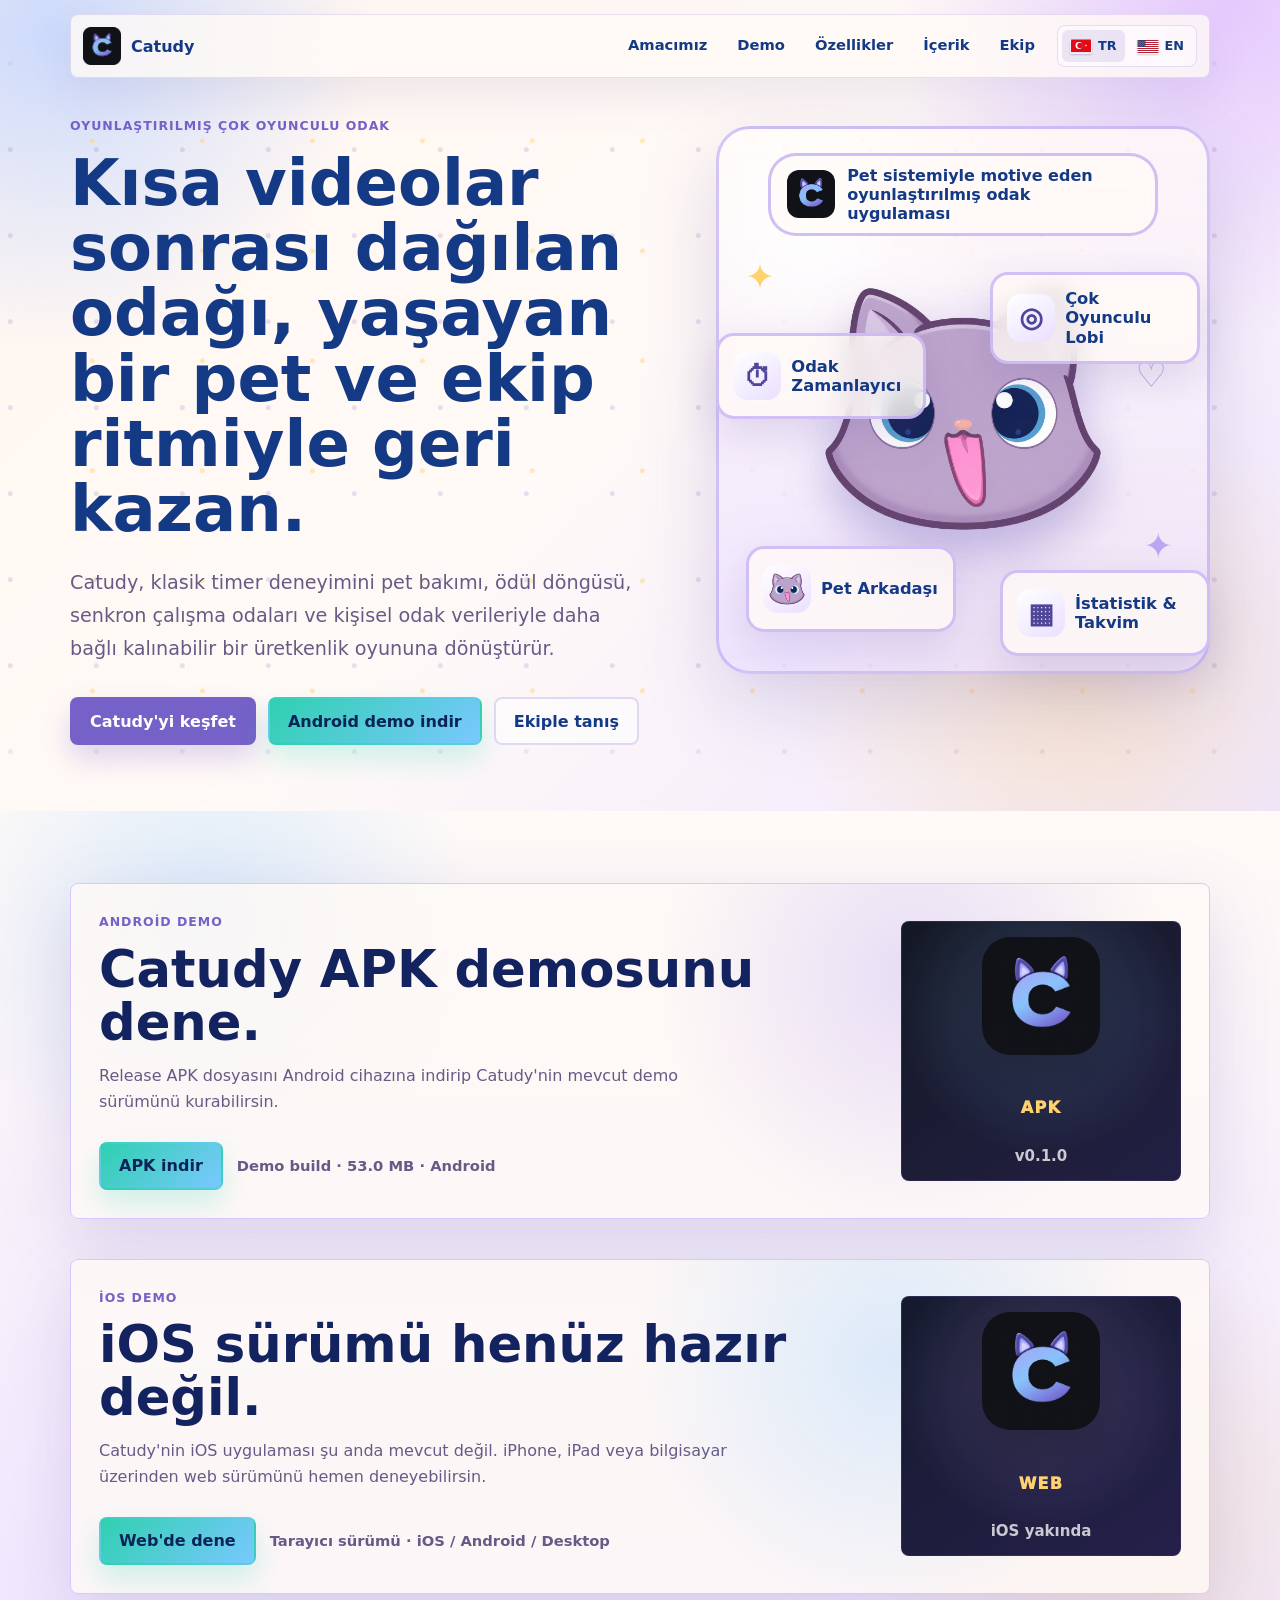
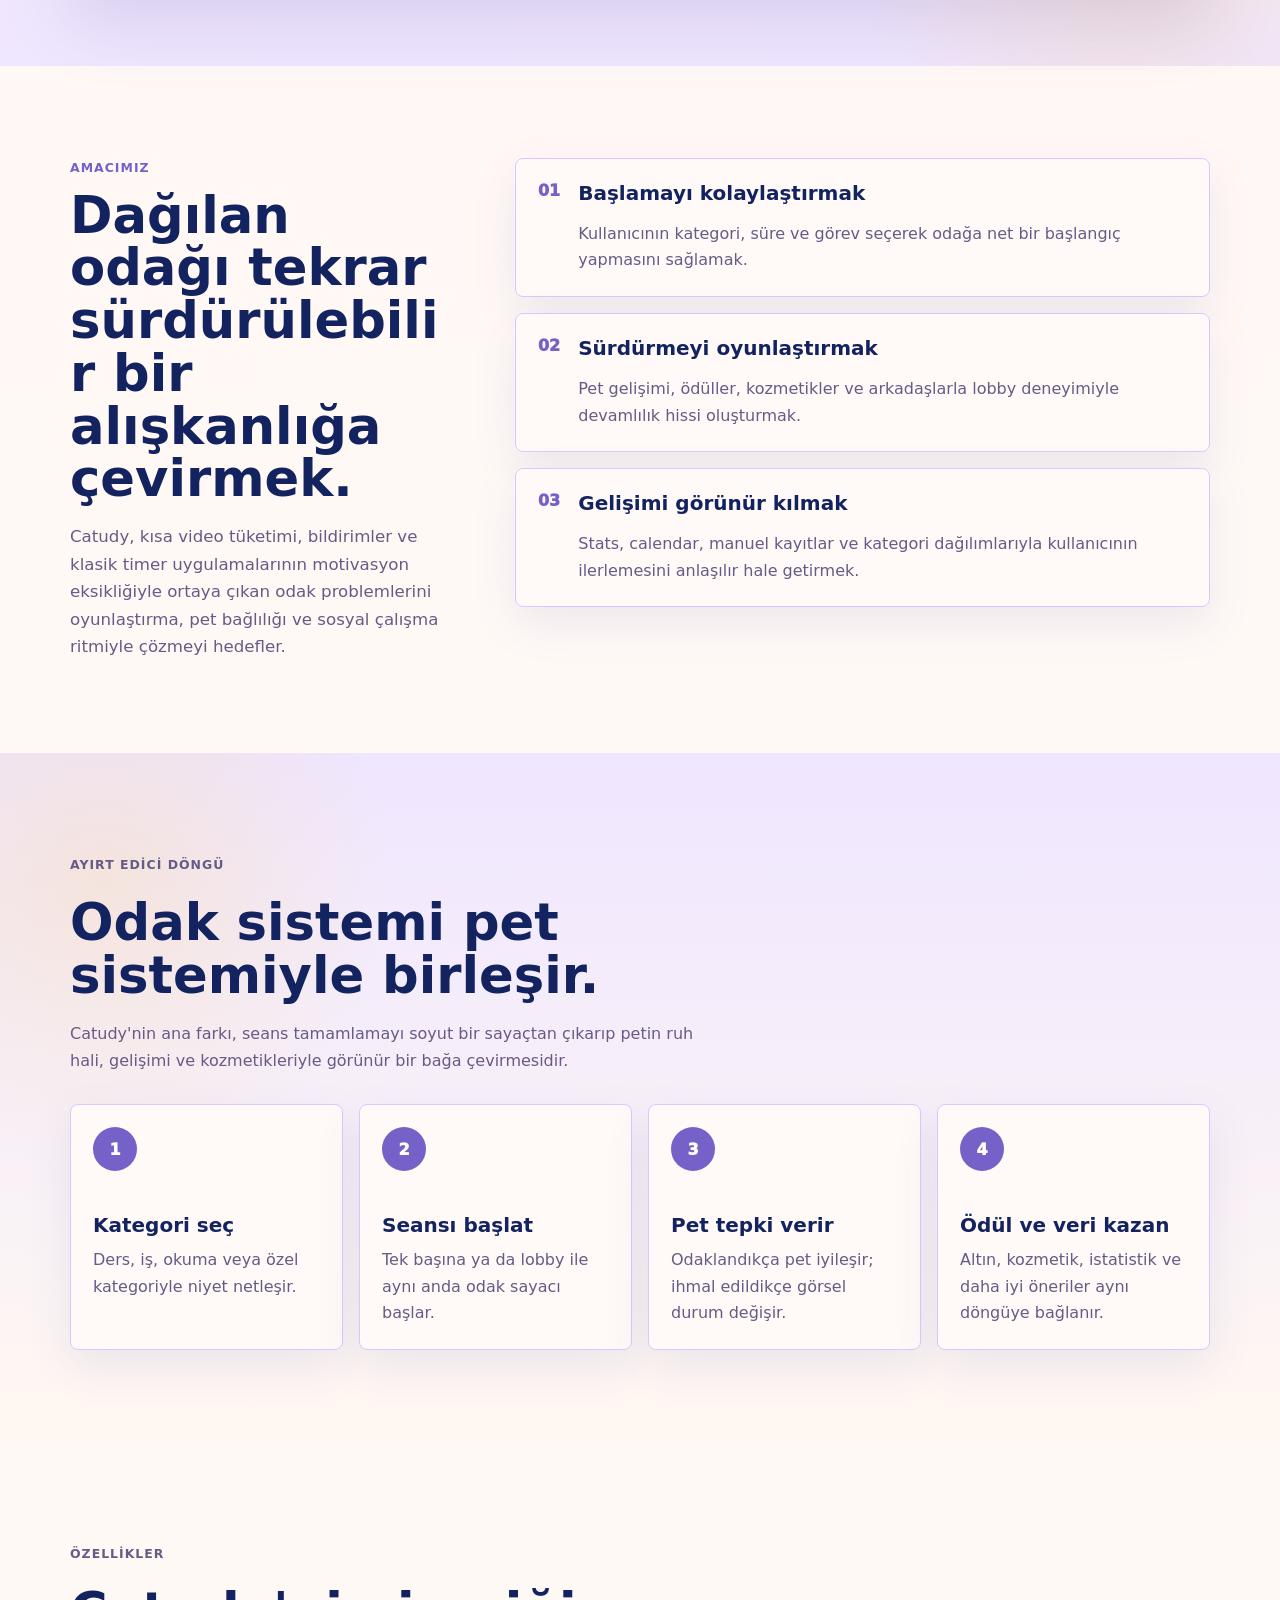
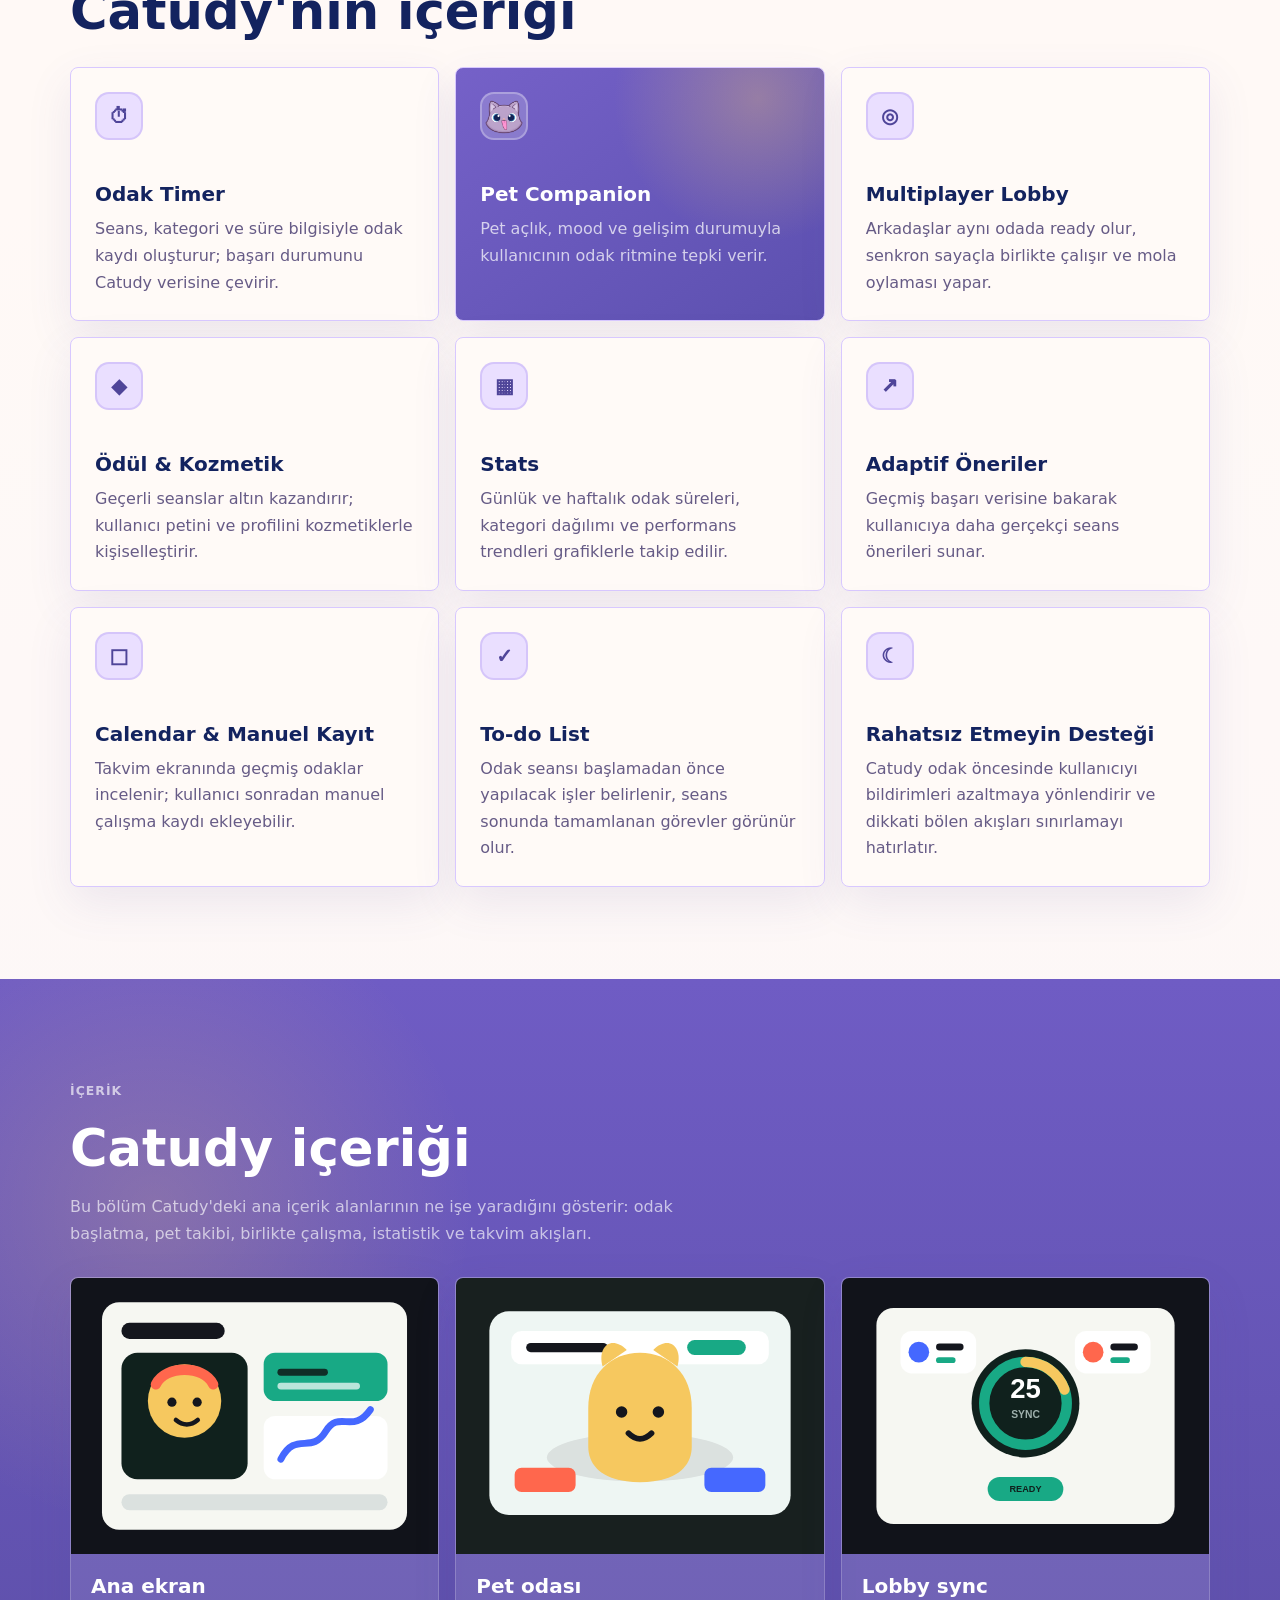
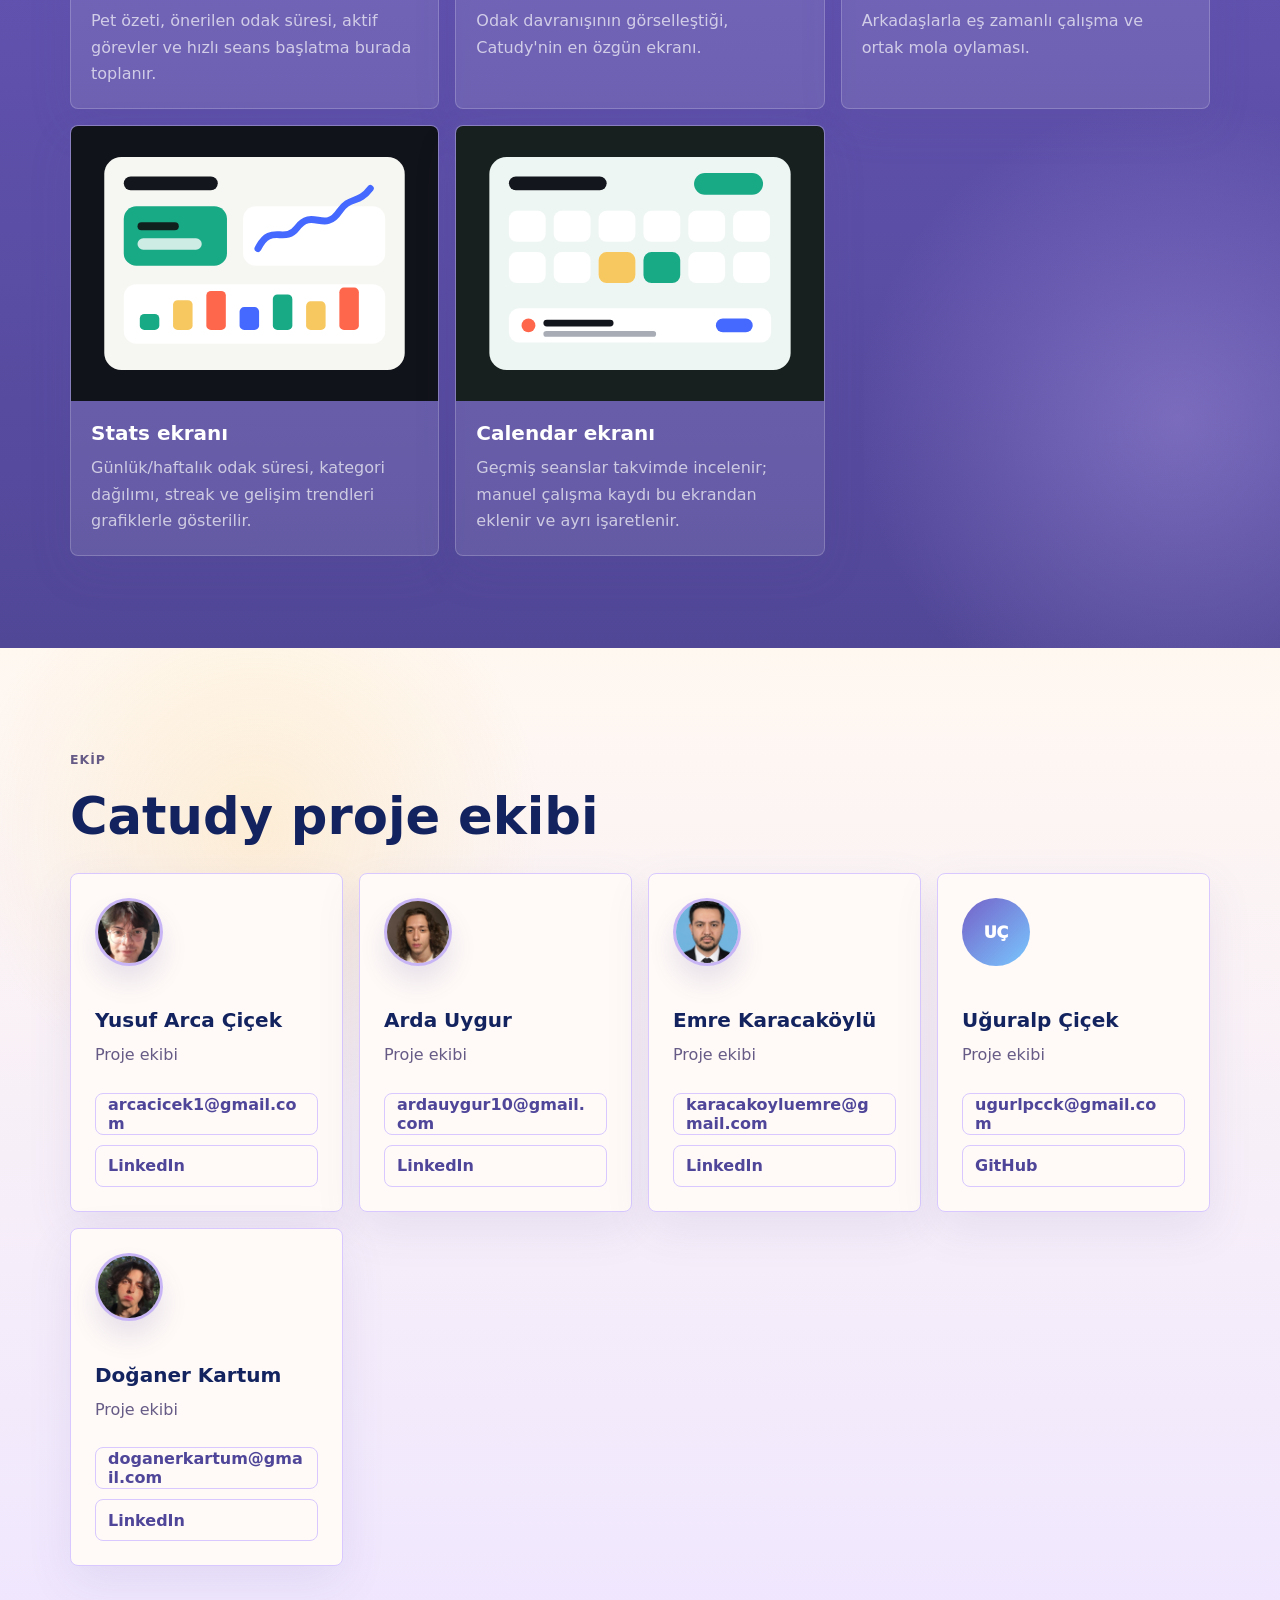
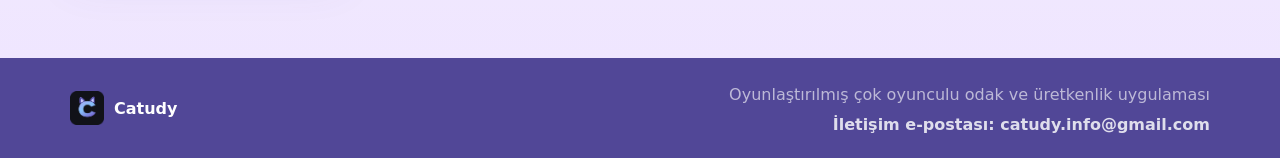
==== commit a6ceb798: "Add web demo link and Doganer email" ====
--- a/site/index.html
+++ b/site/index.html
@@ -382,6 +382,7 @@
               <h3>Doğaner Kartum</h3>
               <p data-i18n="teamRole">Proje ekibi</p>
               <div class="team-links">
+                <a href="mailto:doganerkartum@gmail.com">doganerkartum@gmail.com</a>
                 <a href="https://www.linkedin.com/in/doganer-kartum/" target="_blank" rel="noreferrer">LinkedIn</a>
               </div>
             </article>
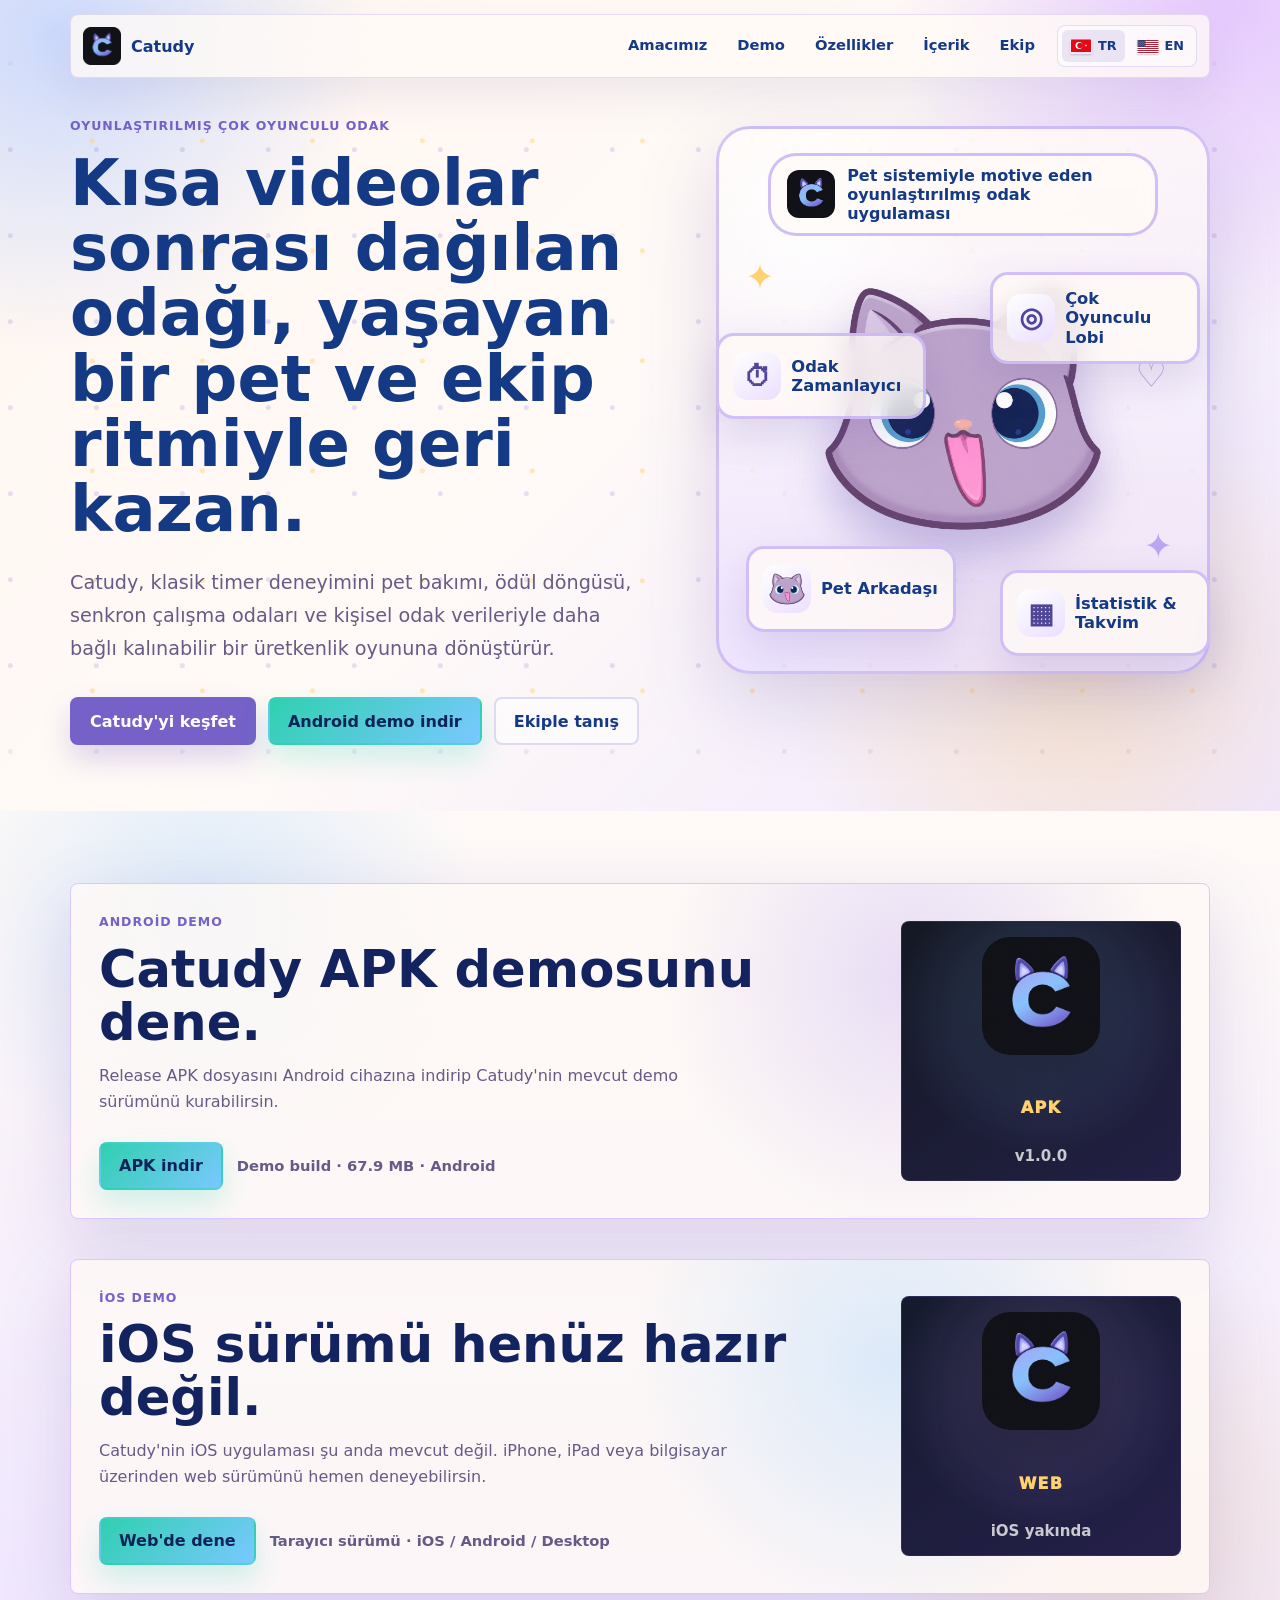
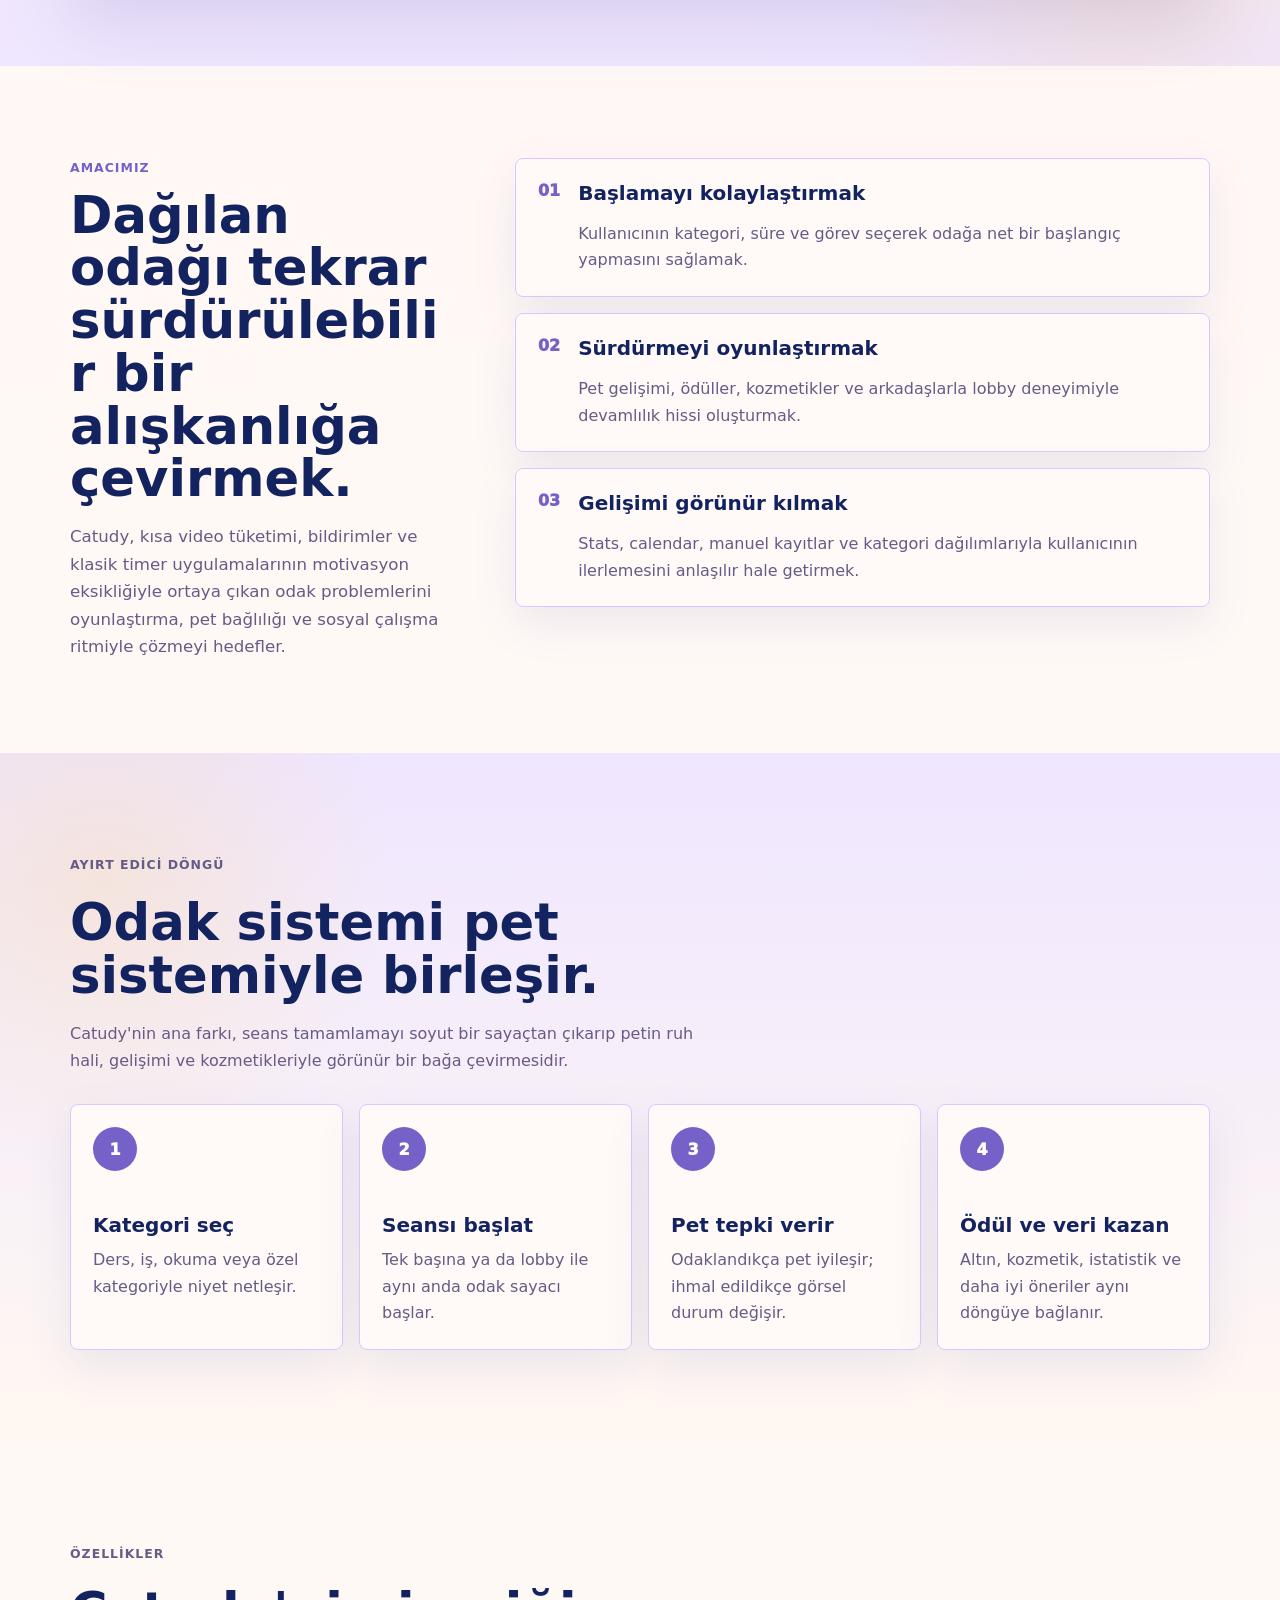
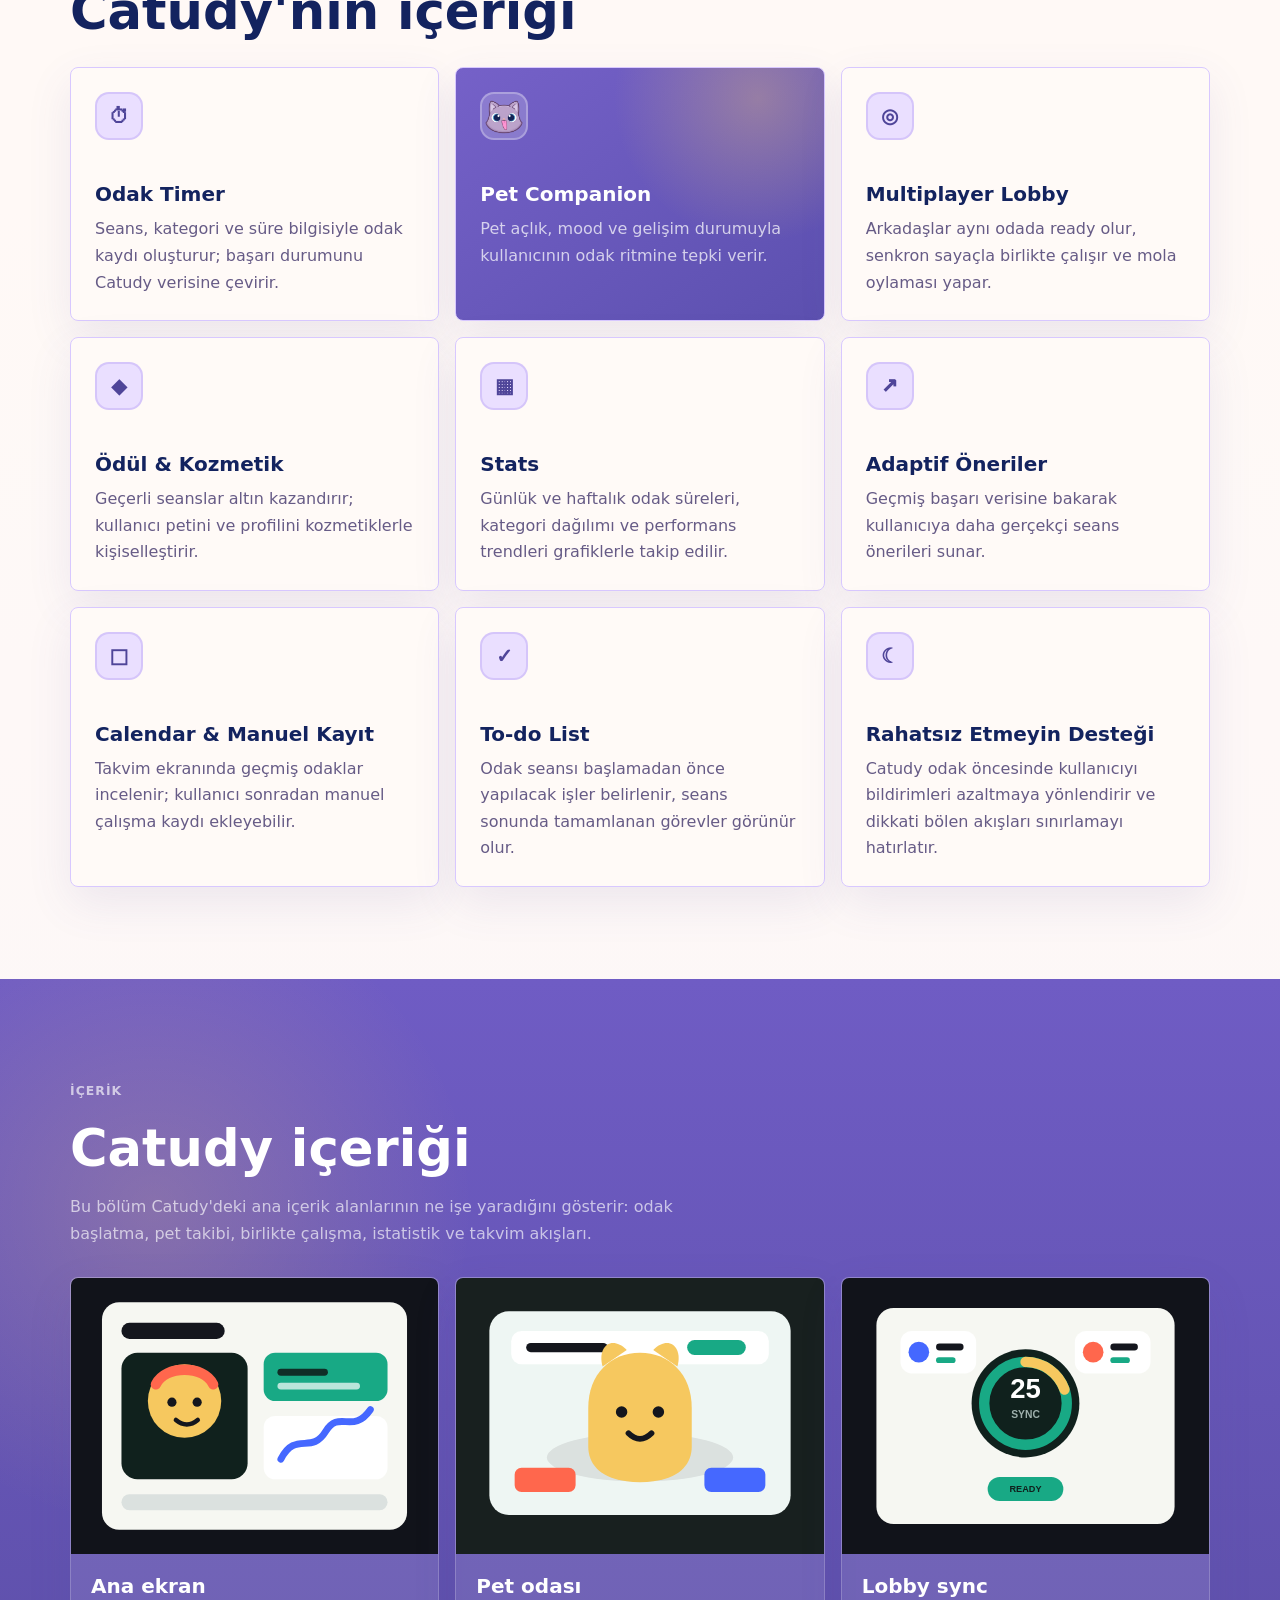
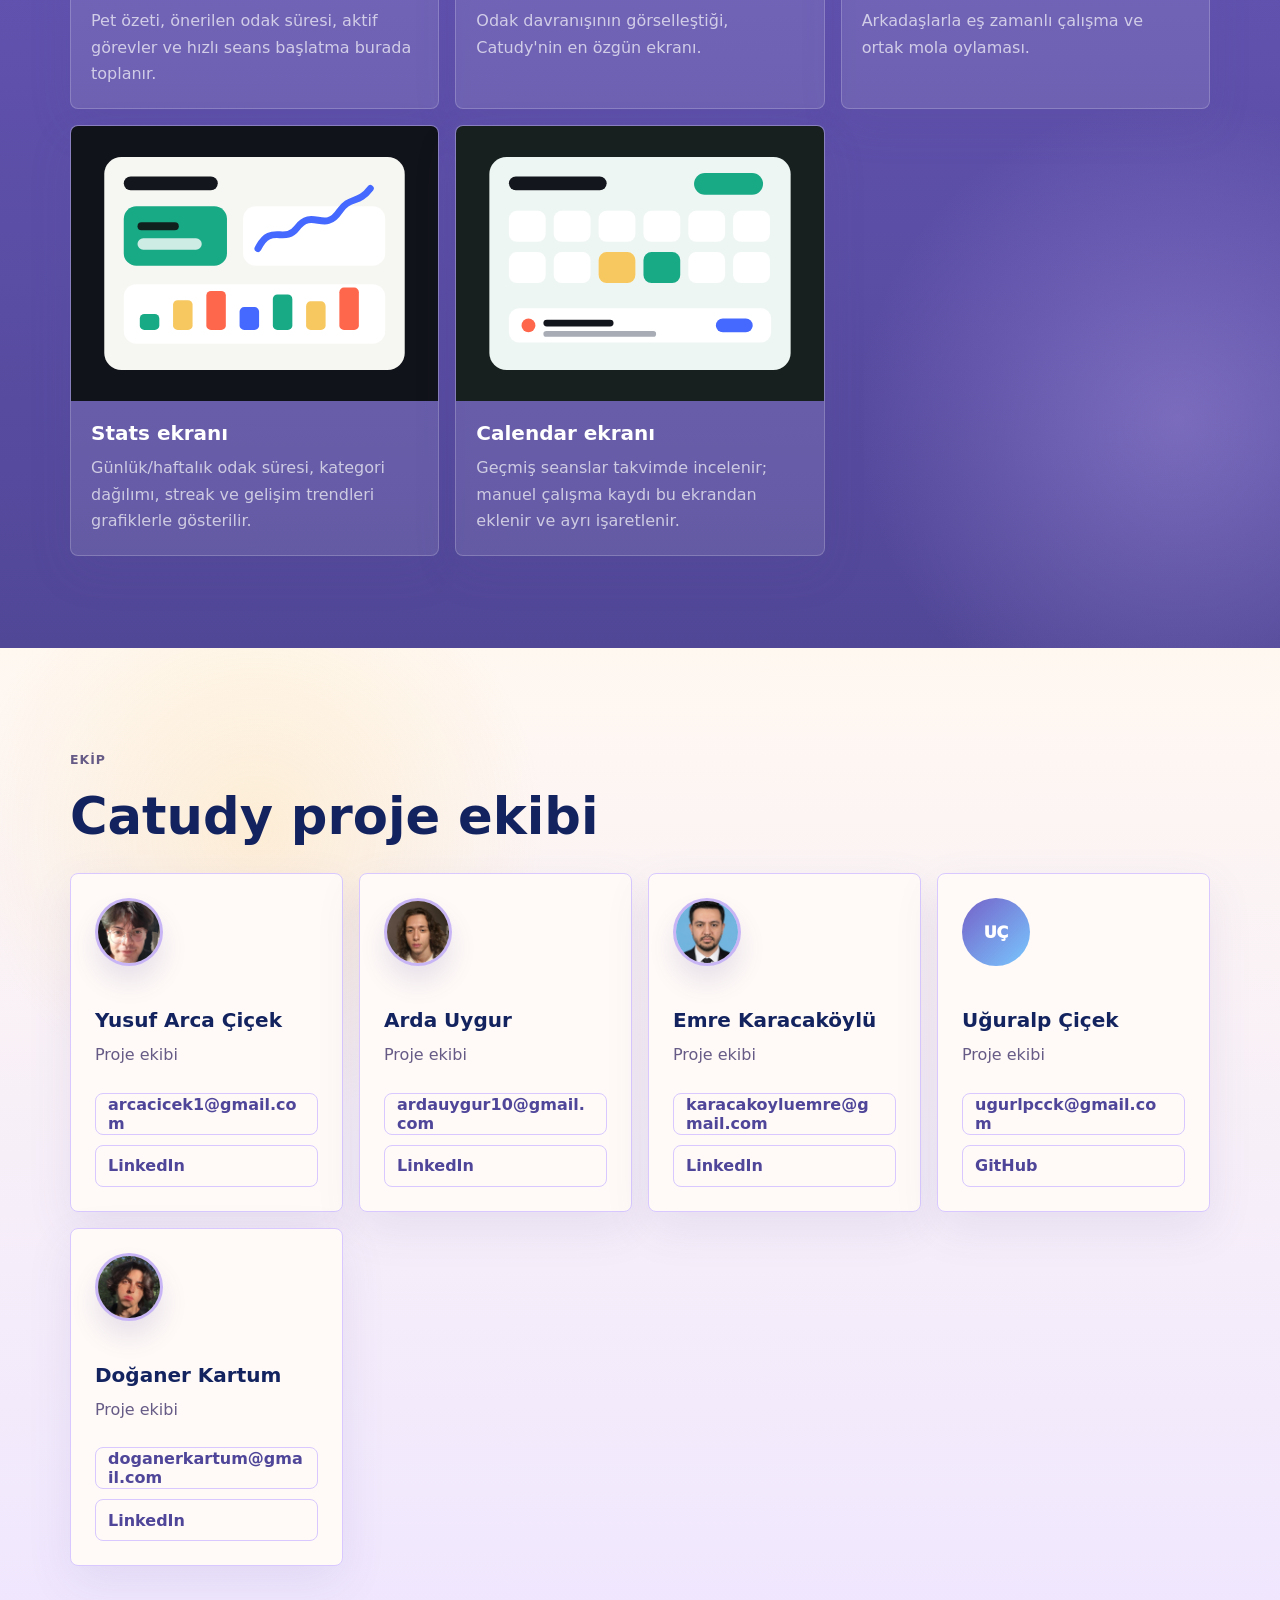
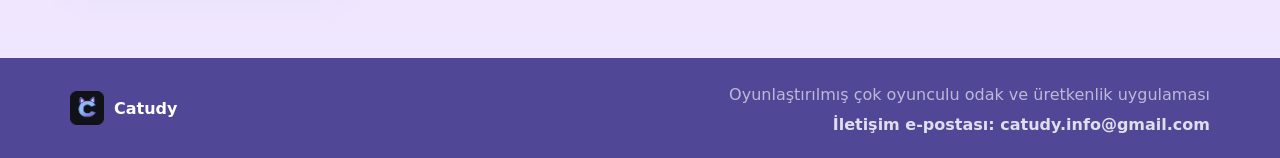
==== commit a64228e8: "Publish online Catudy demo" ====
--- a/site/index.html
+++ b/site/index.html
@@ -103,20 +103,20 @@
         <div class="download-actions">
           <a
             class="button button--download"
-            href="./downloads/catudy-android-demo-v0.1.0.apk"
+            href="./downloads/catudy-android-demo-v1.0.0.apk"
             download
             data-i18n="downloadButton"
           >
             APK indir
           </a>
-          <span class="download-note" data-i18n="downloadNote">Demo build · 53.0 MB · Android</span>
+          <span class="download-note" data-i18n="downloadNote">Demo build · 67.9 MB · Android</span>
         </div>
       </div>
 
       <div class="download-panel" aria-hidden="true">
         <img src="./assets/catudy-logo.png?v=20260427-2" alt="" />
         <span>APK</span>
-        <strong>v0.1.0</strong>
+        <strong>v1.0.0</strong>
       </div>
     </div>
 
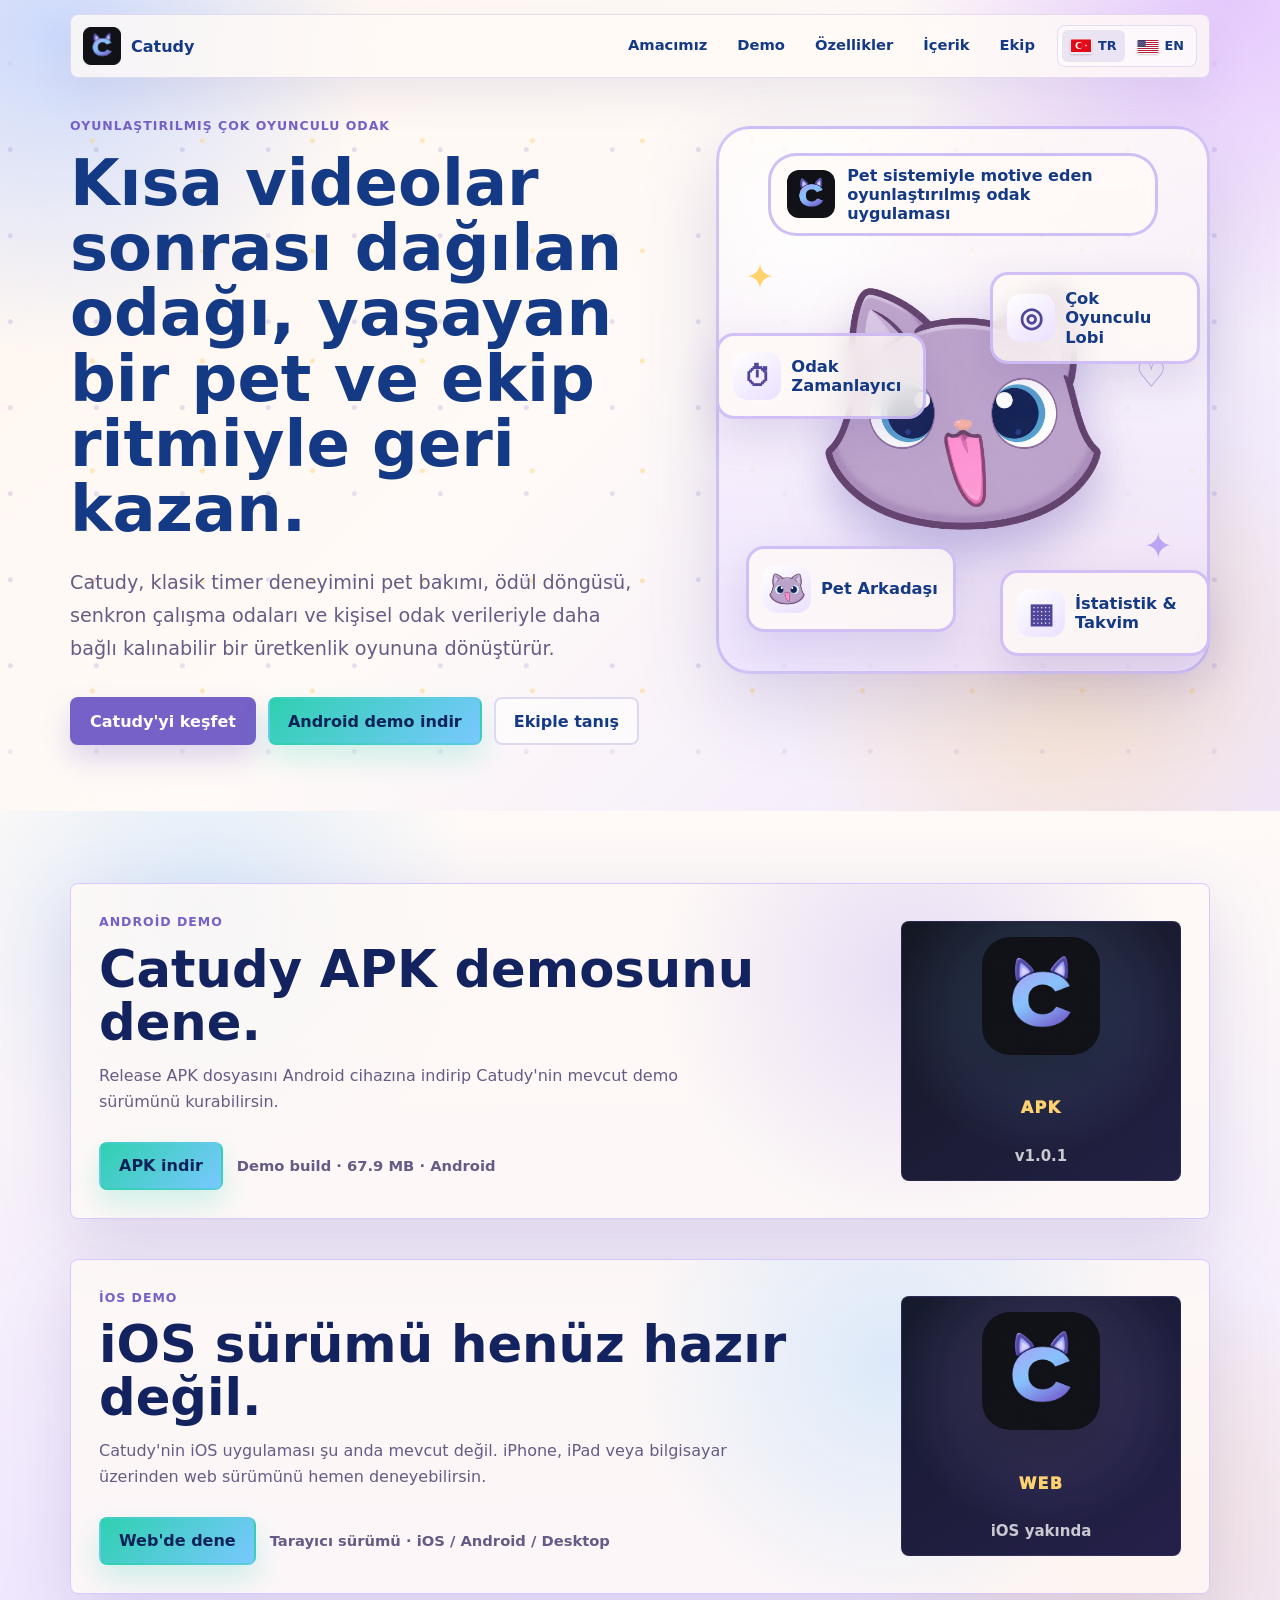
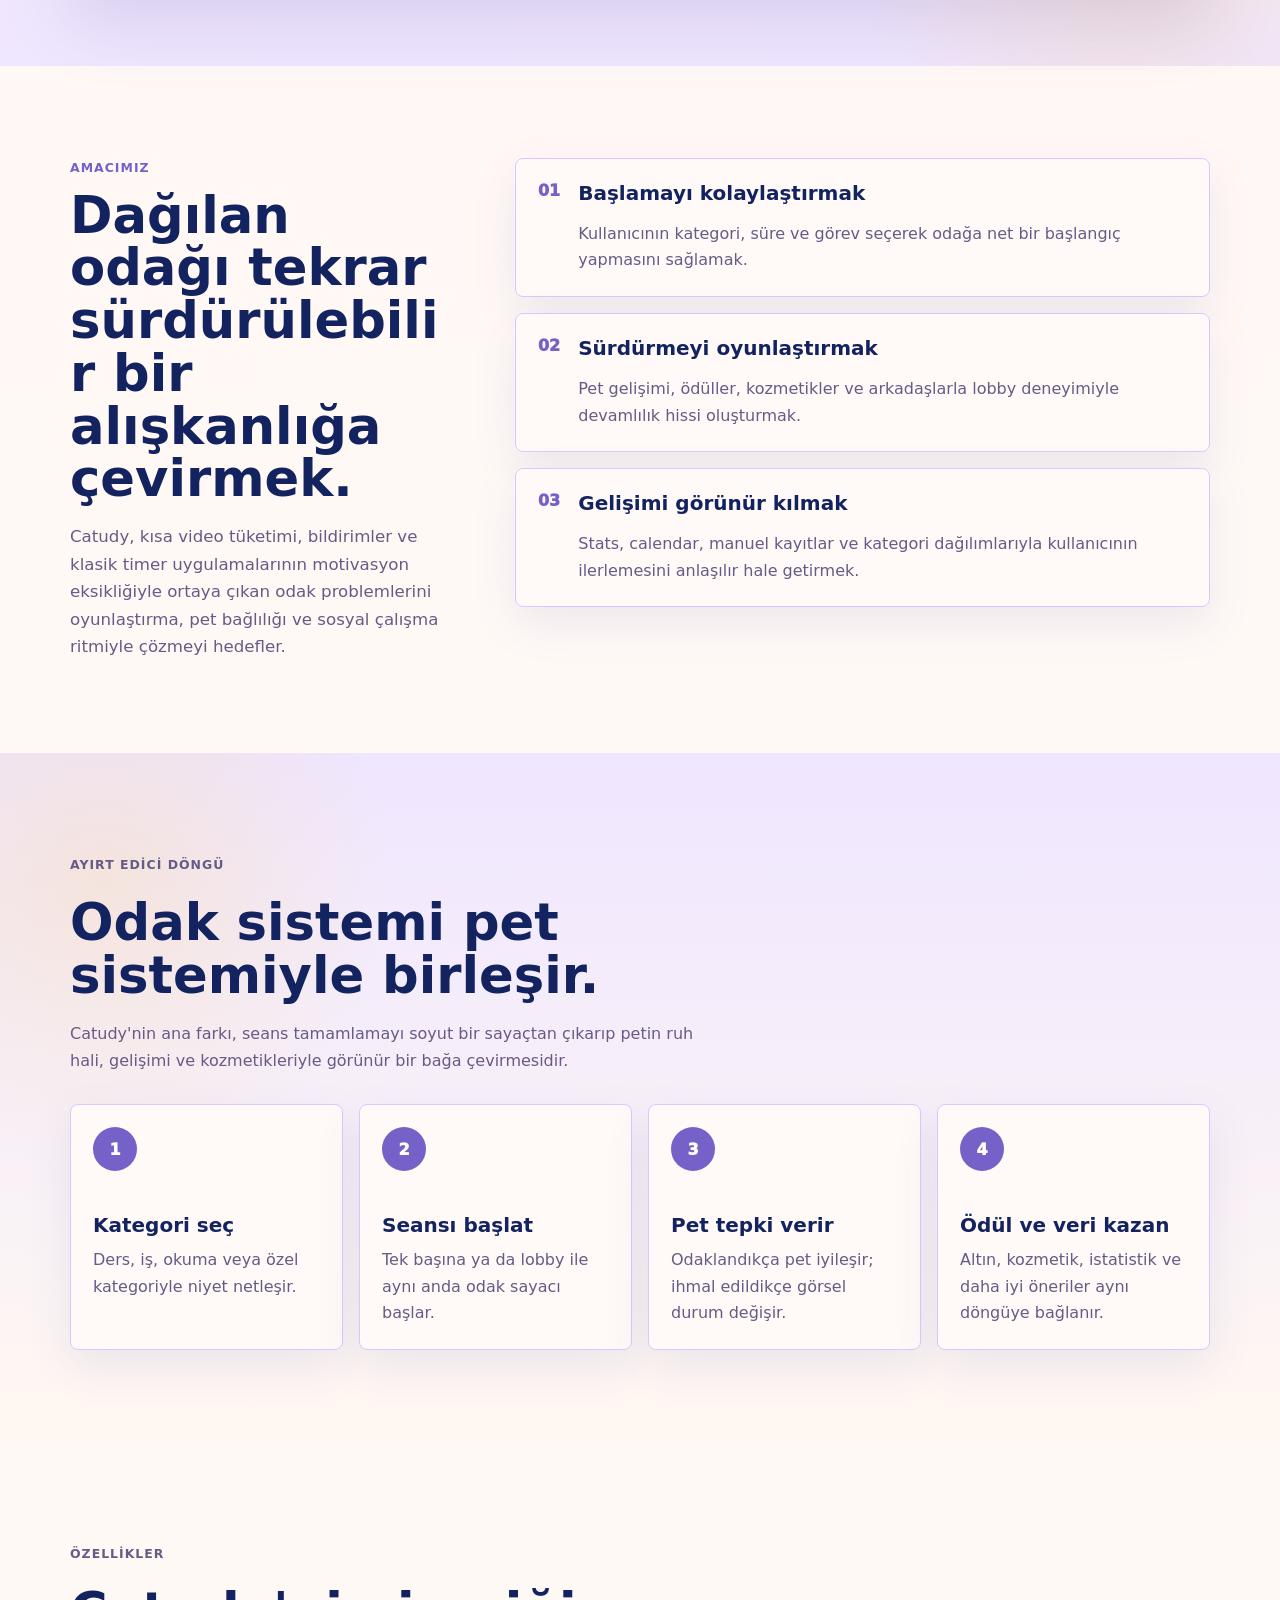
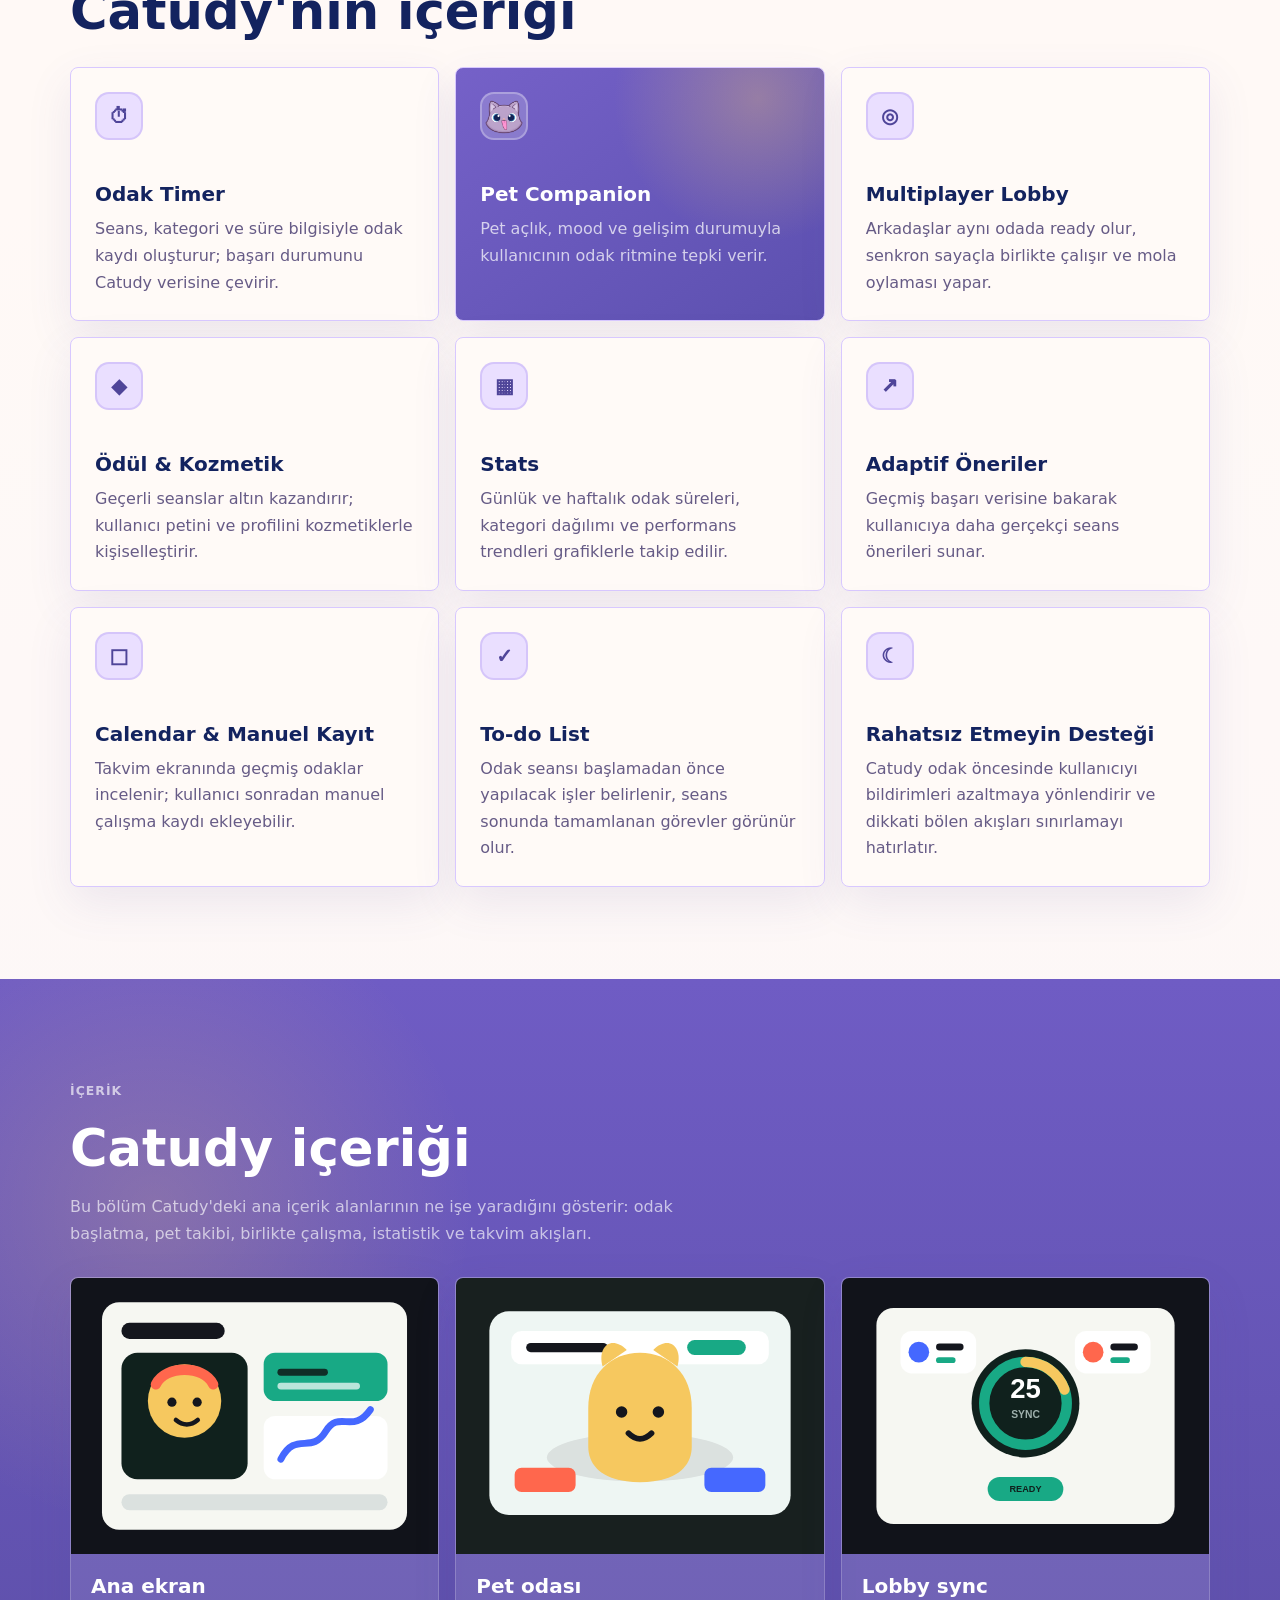
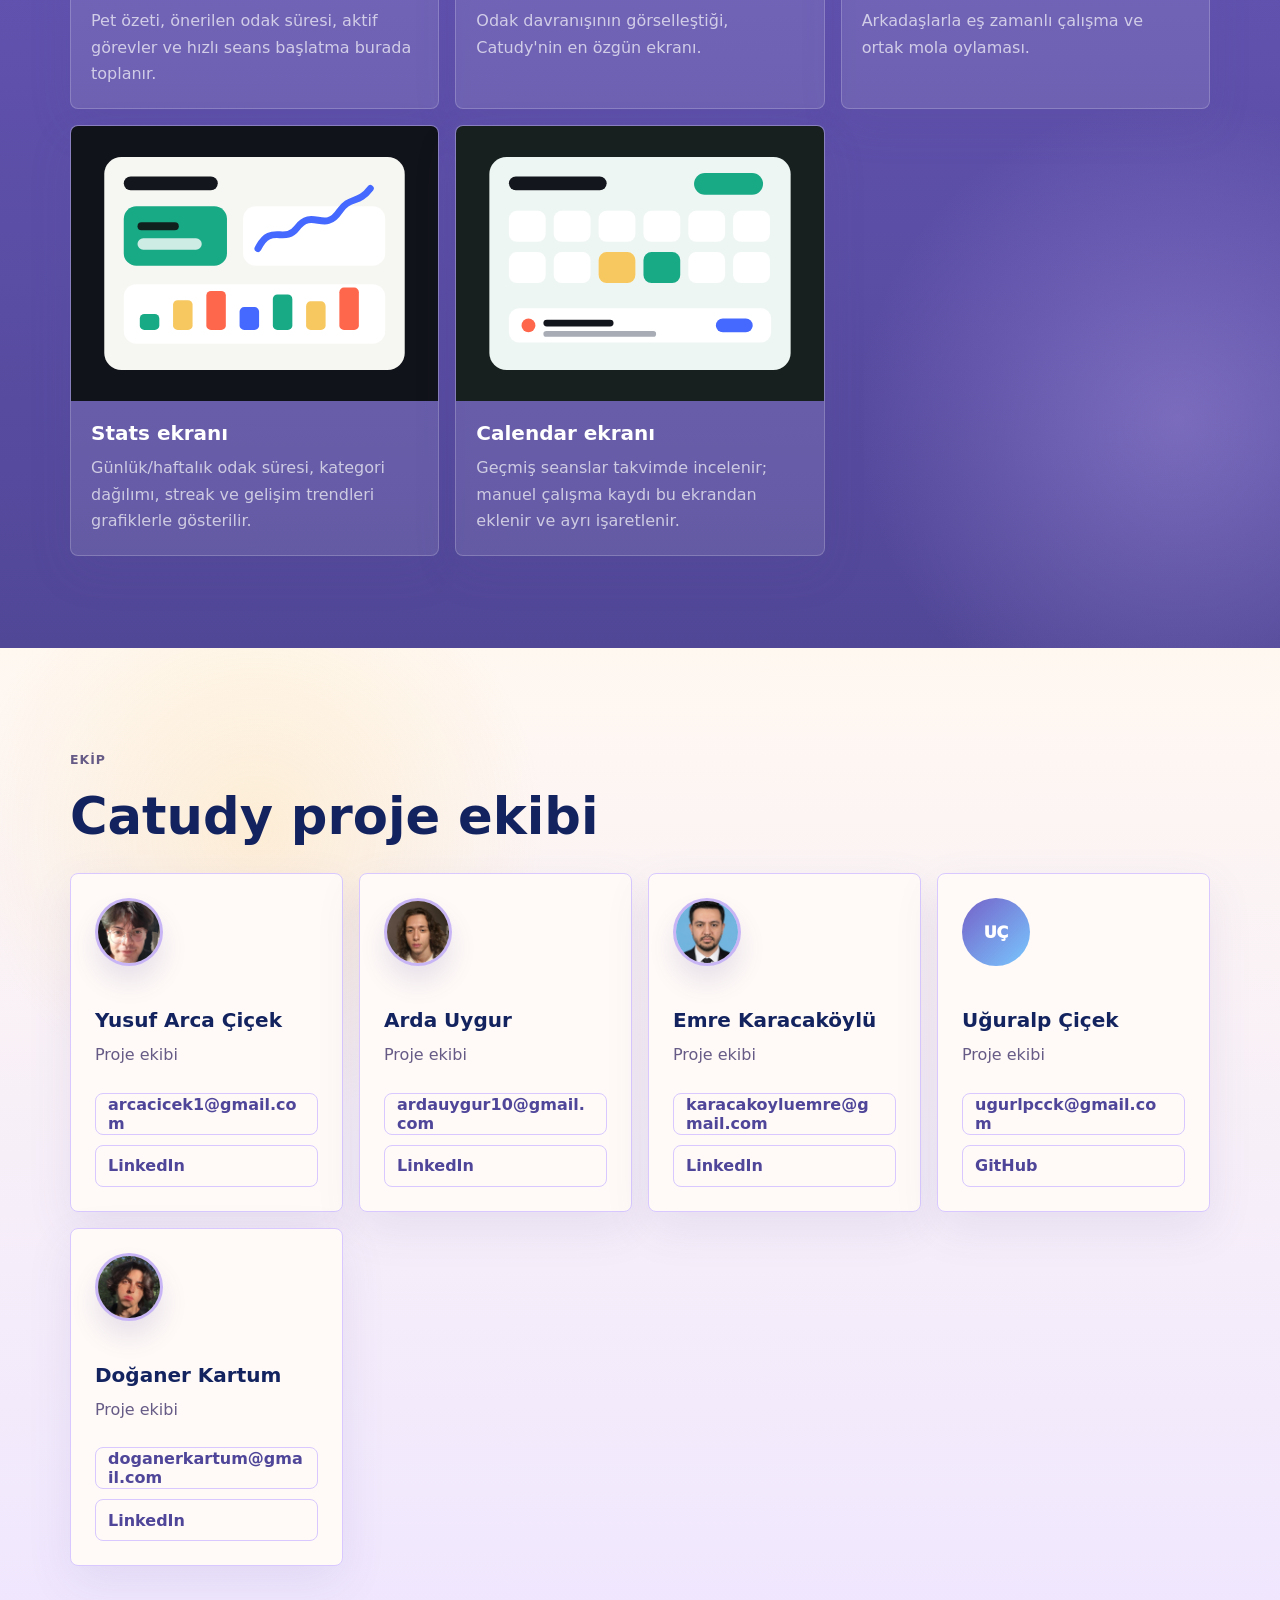
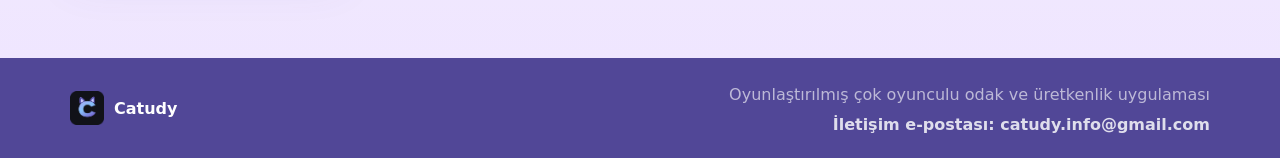
==== commit a96ded07: "Publish Android internet permission fix" ====
--- a/site/index.html
+++ b/site/index.html
@@ -103,7 +103,7 @@
         <div class="download-actions">
           <a
             class="button button--download"
-            href="./downloads/catudy-android-demo-v1.0.0.apk"
+            href="./downloads/catudy-android-demo-v1.0.1.apk"
             download
             data-i18n="downloadButton"
           >
@@ -116,7 +116,7 @@
       <div class="download-panel" aria-hidden="true">
         <img src="./assets/catudy-logo.png?v=20260427-2" alt="" />
         <span>APK</span>
-        <strong>v1.0.0</strong>
+        <strong>v1.0.1</strong>
       </div>
     </div>
 
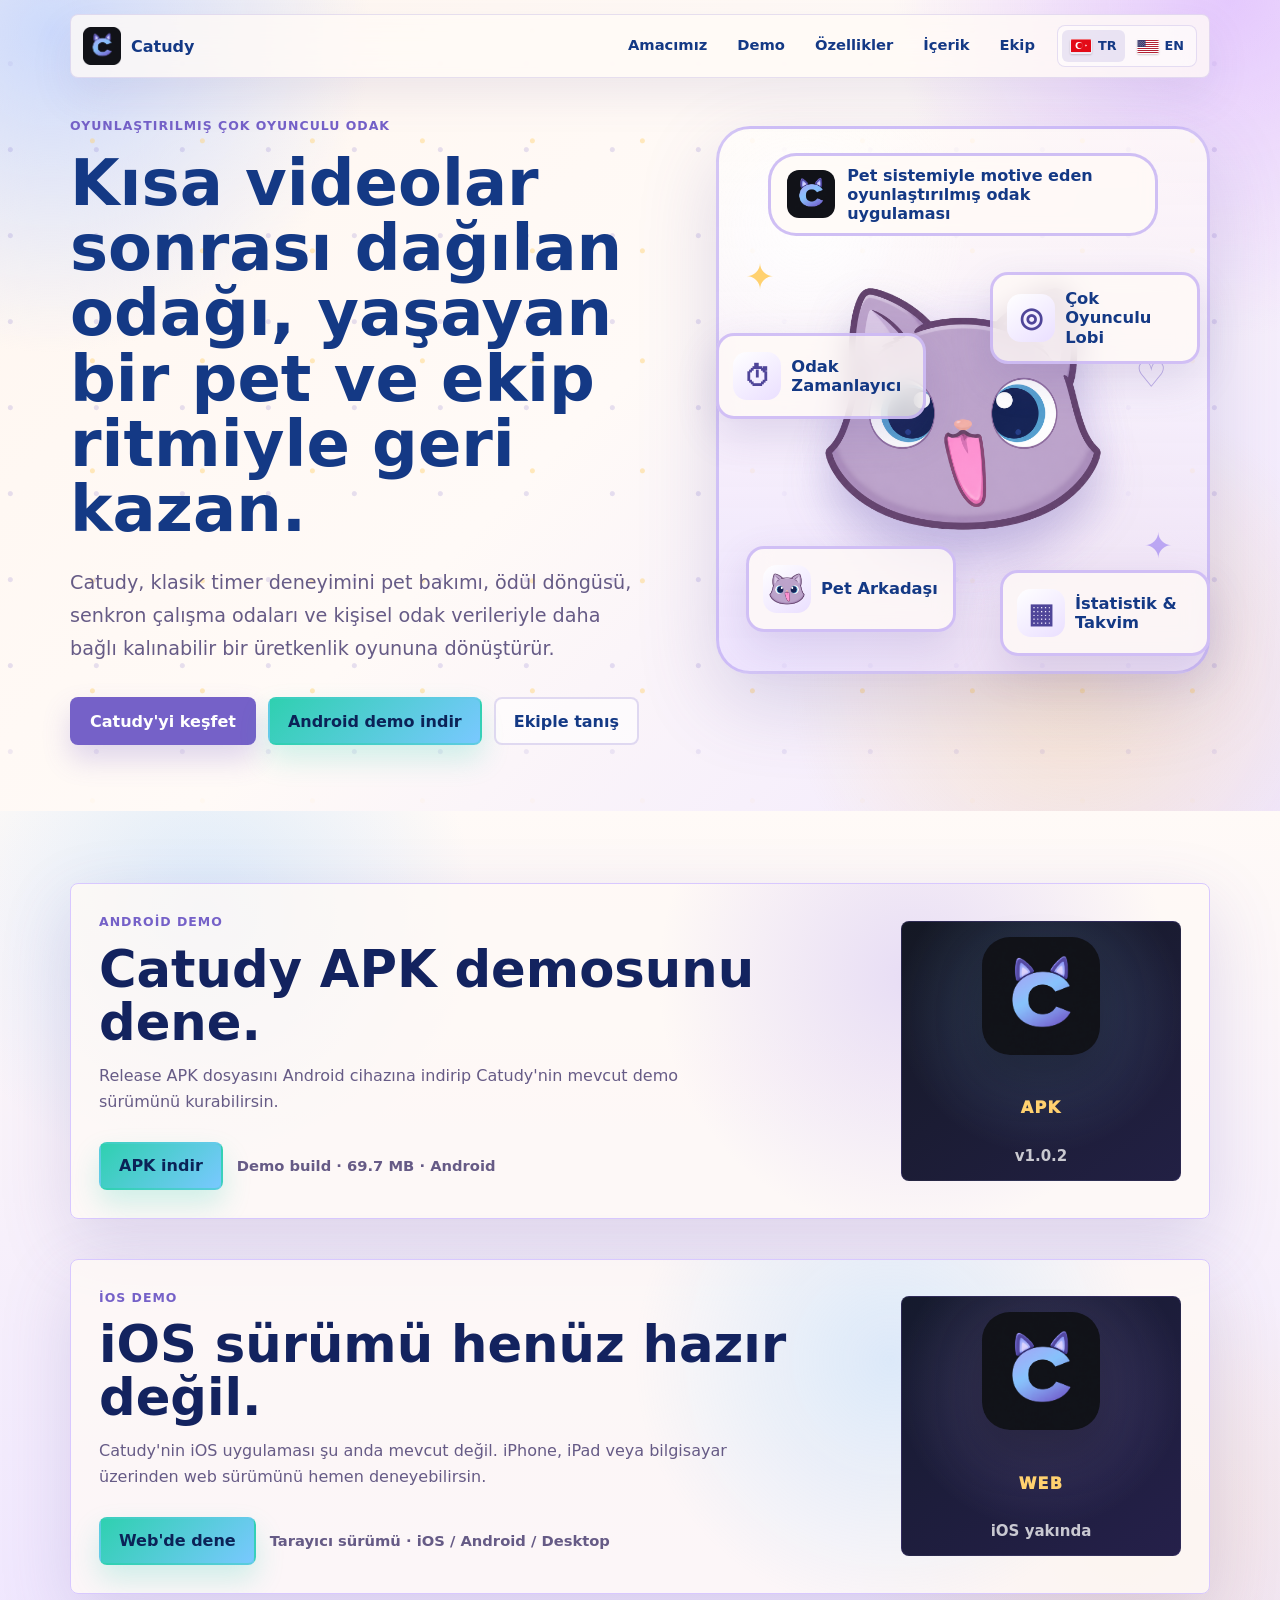
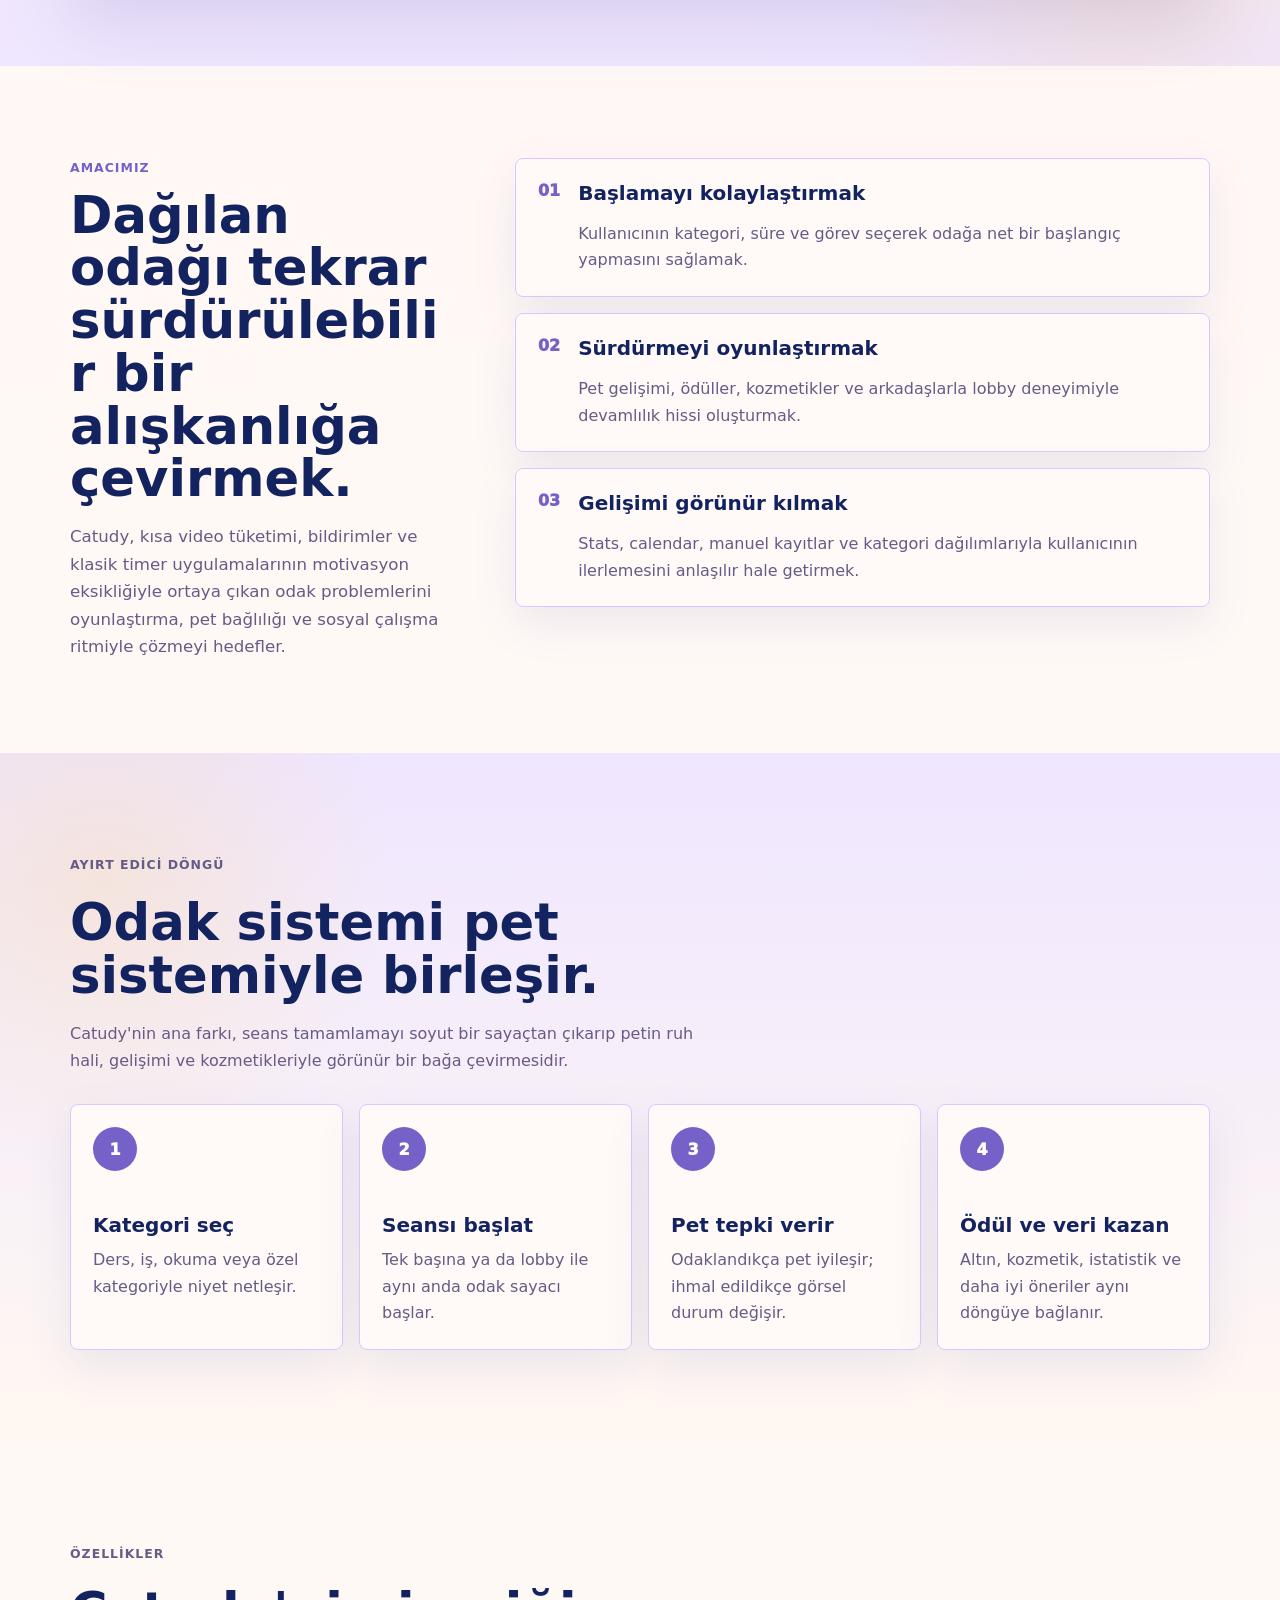
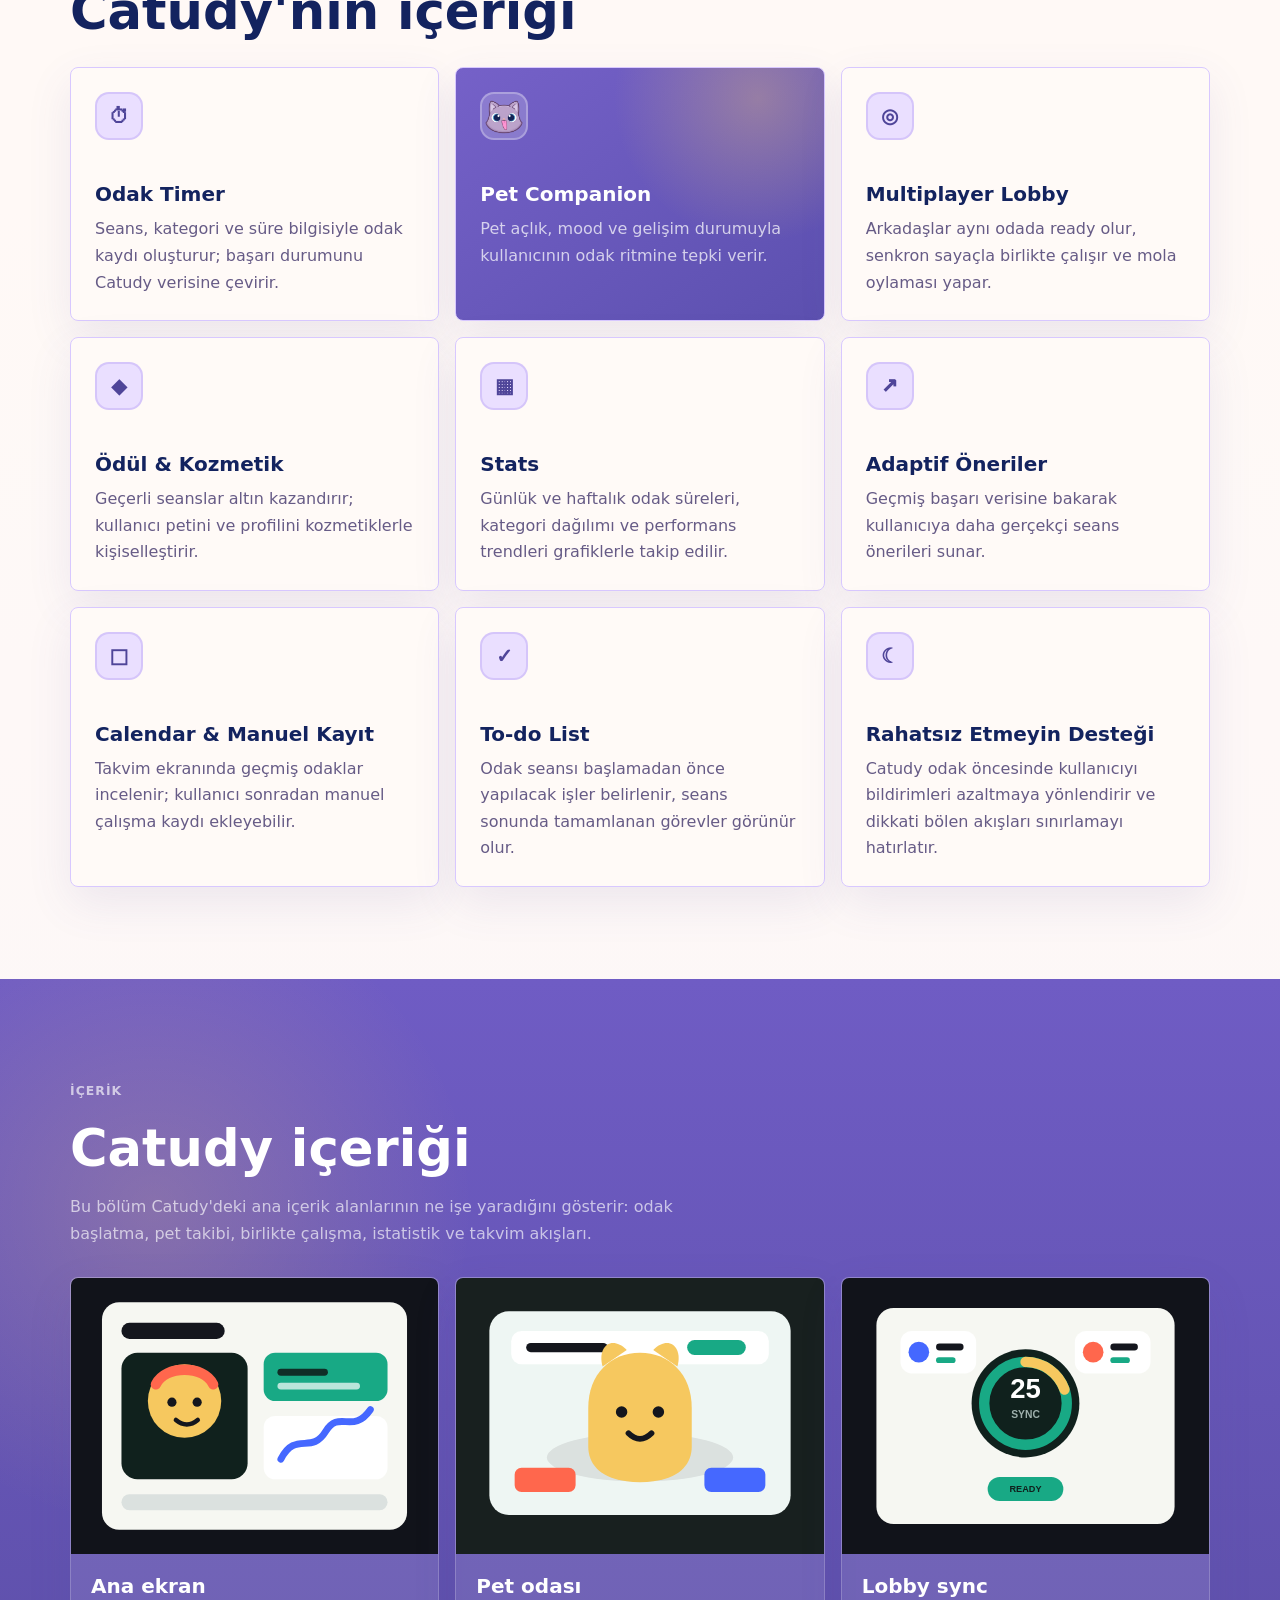
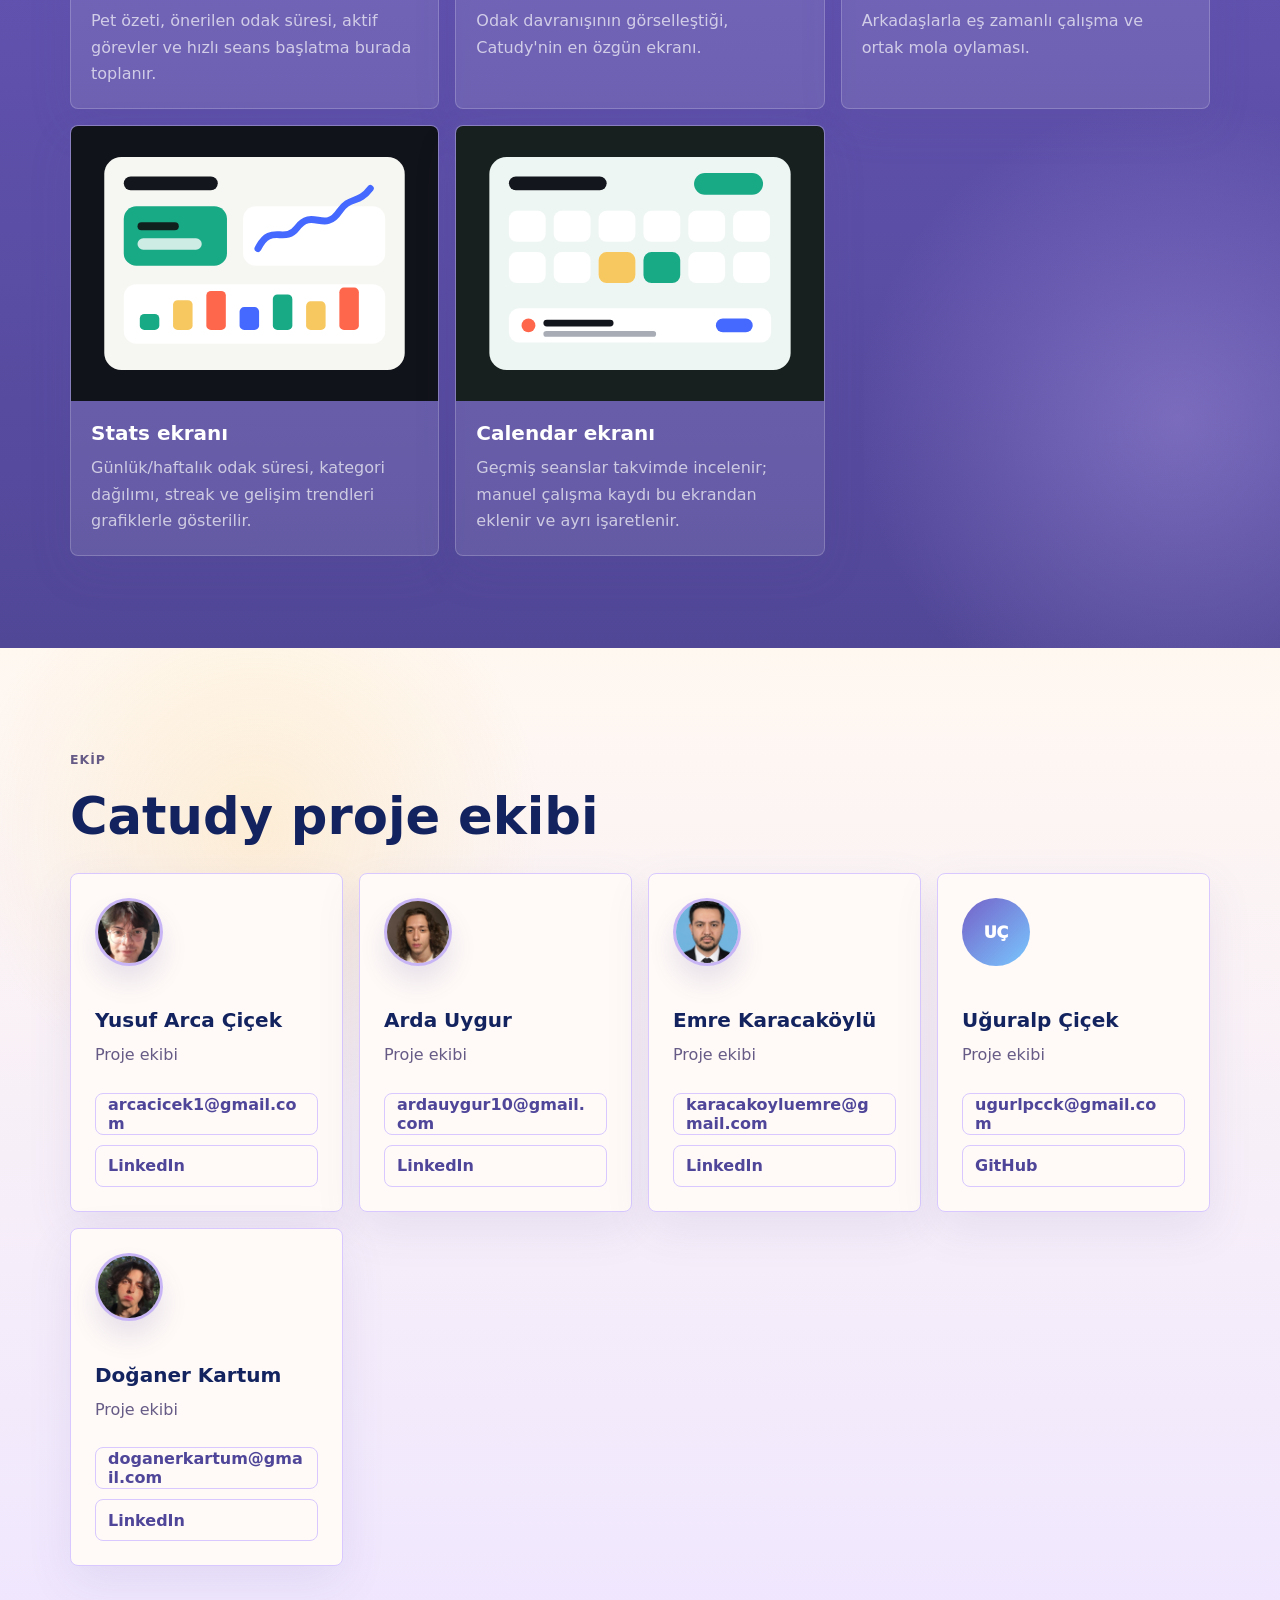
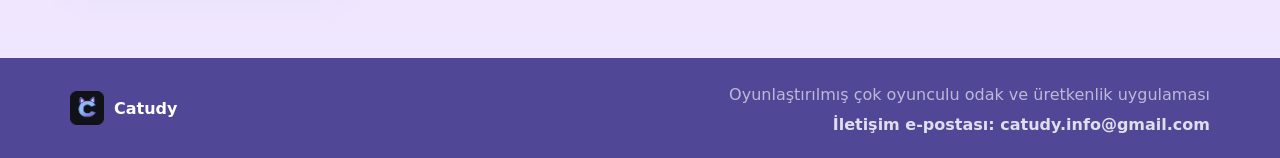
==== commit d30e4c37: "Publish latest Flutter demo build" ====
--- a/site/index.html
+++ b/site/index.html
@@ -103,20 +103,20 @@
         <div class="download-actions">
           <a
             class="button button--download"
-            href="./downloads/catudy-android-demo-v1.0.1.apk"
+            href="./downloads/catudy-android-demo-v1.0.2.apk"
             download
             data-i18n="downloadButton"
           >
             APK indir
           </a>
-          <span class="download-note" data-i18n="downloadNote">Demo build · 67.9 MB · Android</span>
+          <span class="download-note" data-i18n="downloadNote">Demo build · 69.7 MB · Android</span>
         </div>
       </div>
 
       <div class="download-panel" aria-hidden="true">
         <img src="./assets/catudy-logo.png?v=20260427-2" alt="" />
         <span>APK</span>
-        <strong>v1.0.1</strong>
+        <strong>v1.0.2</strong>
       </div>
     </div>
 
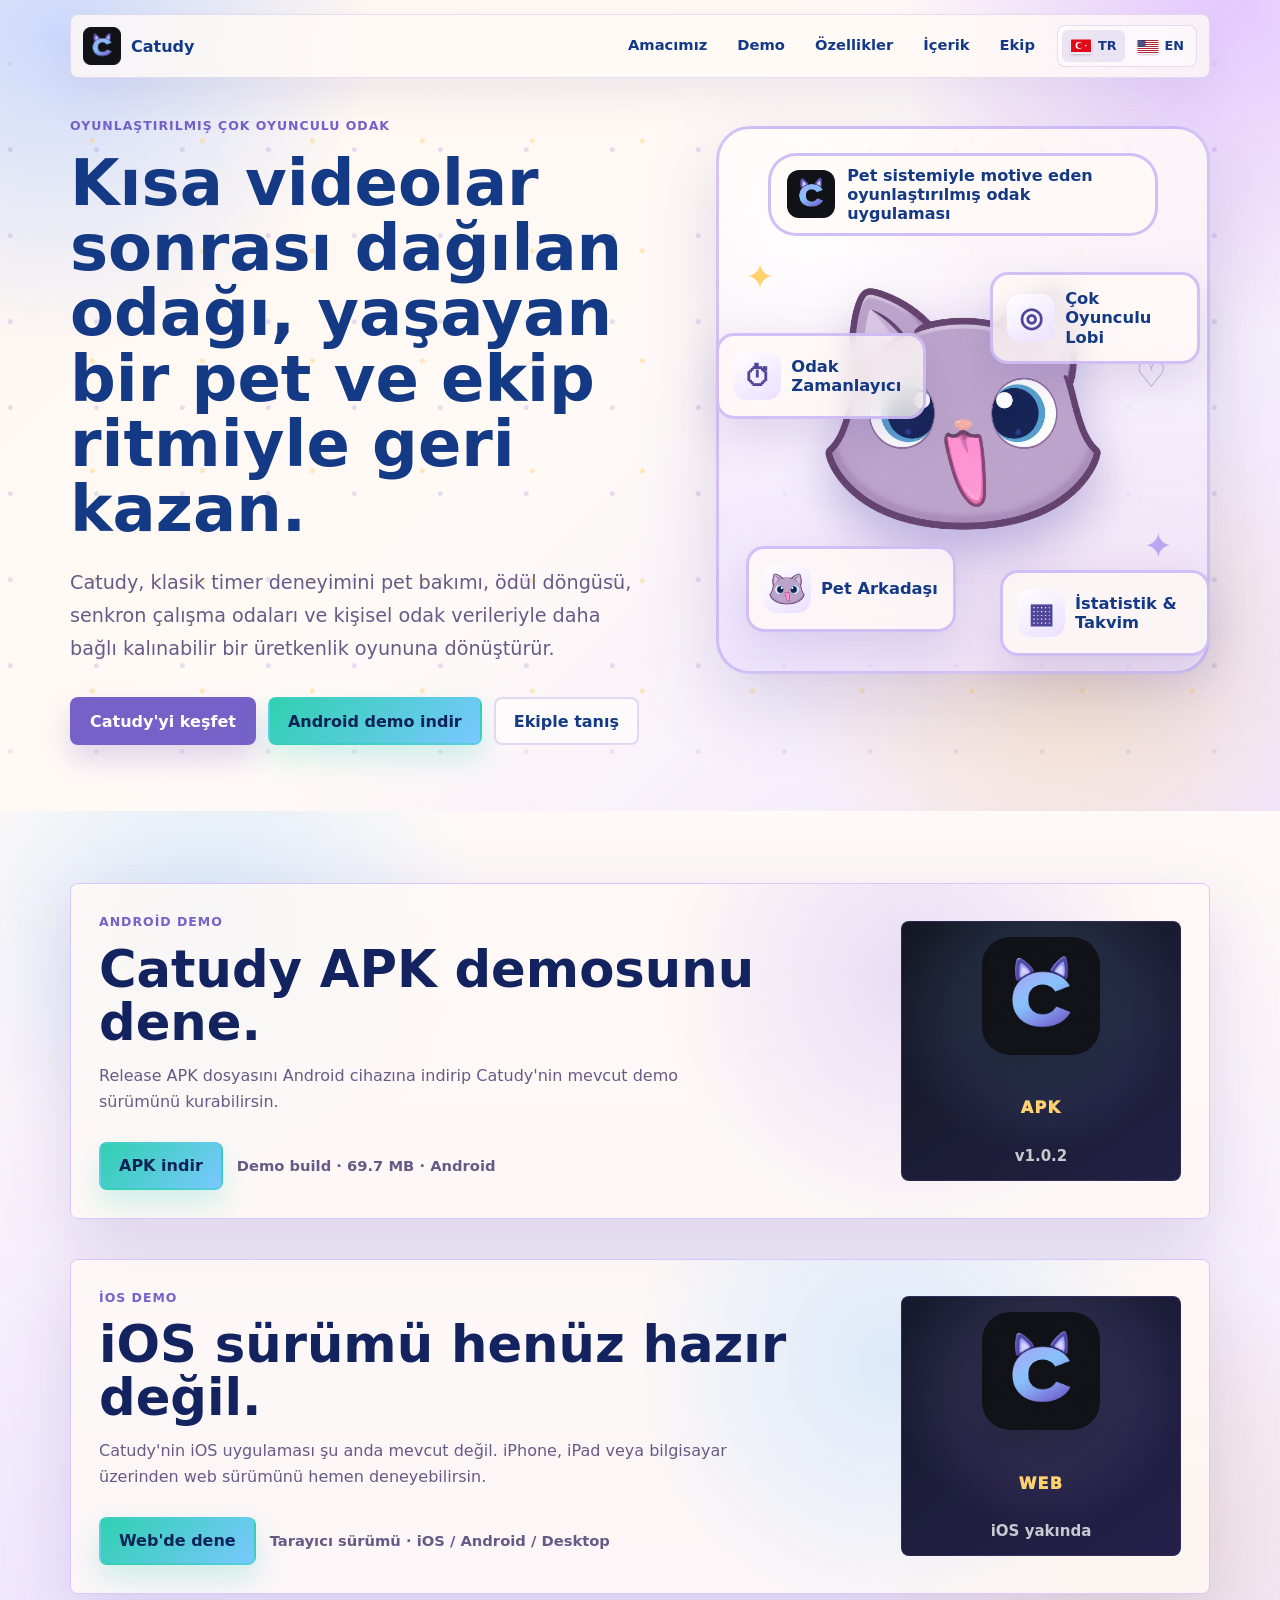
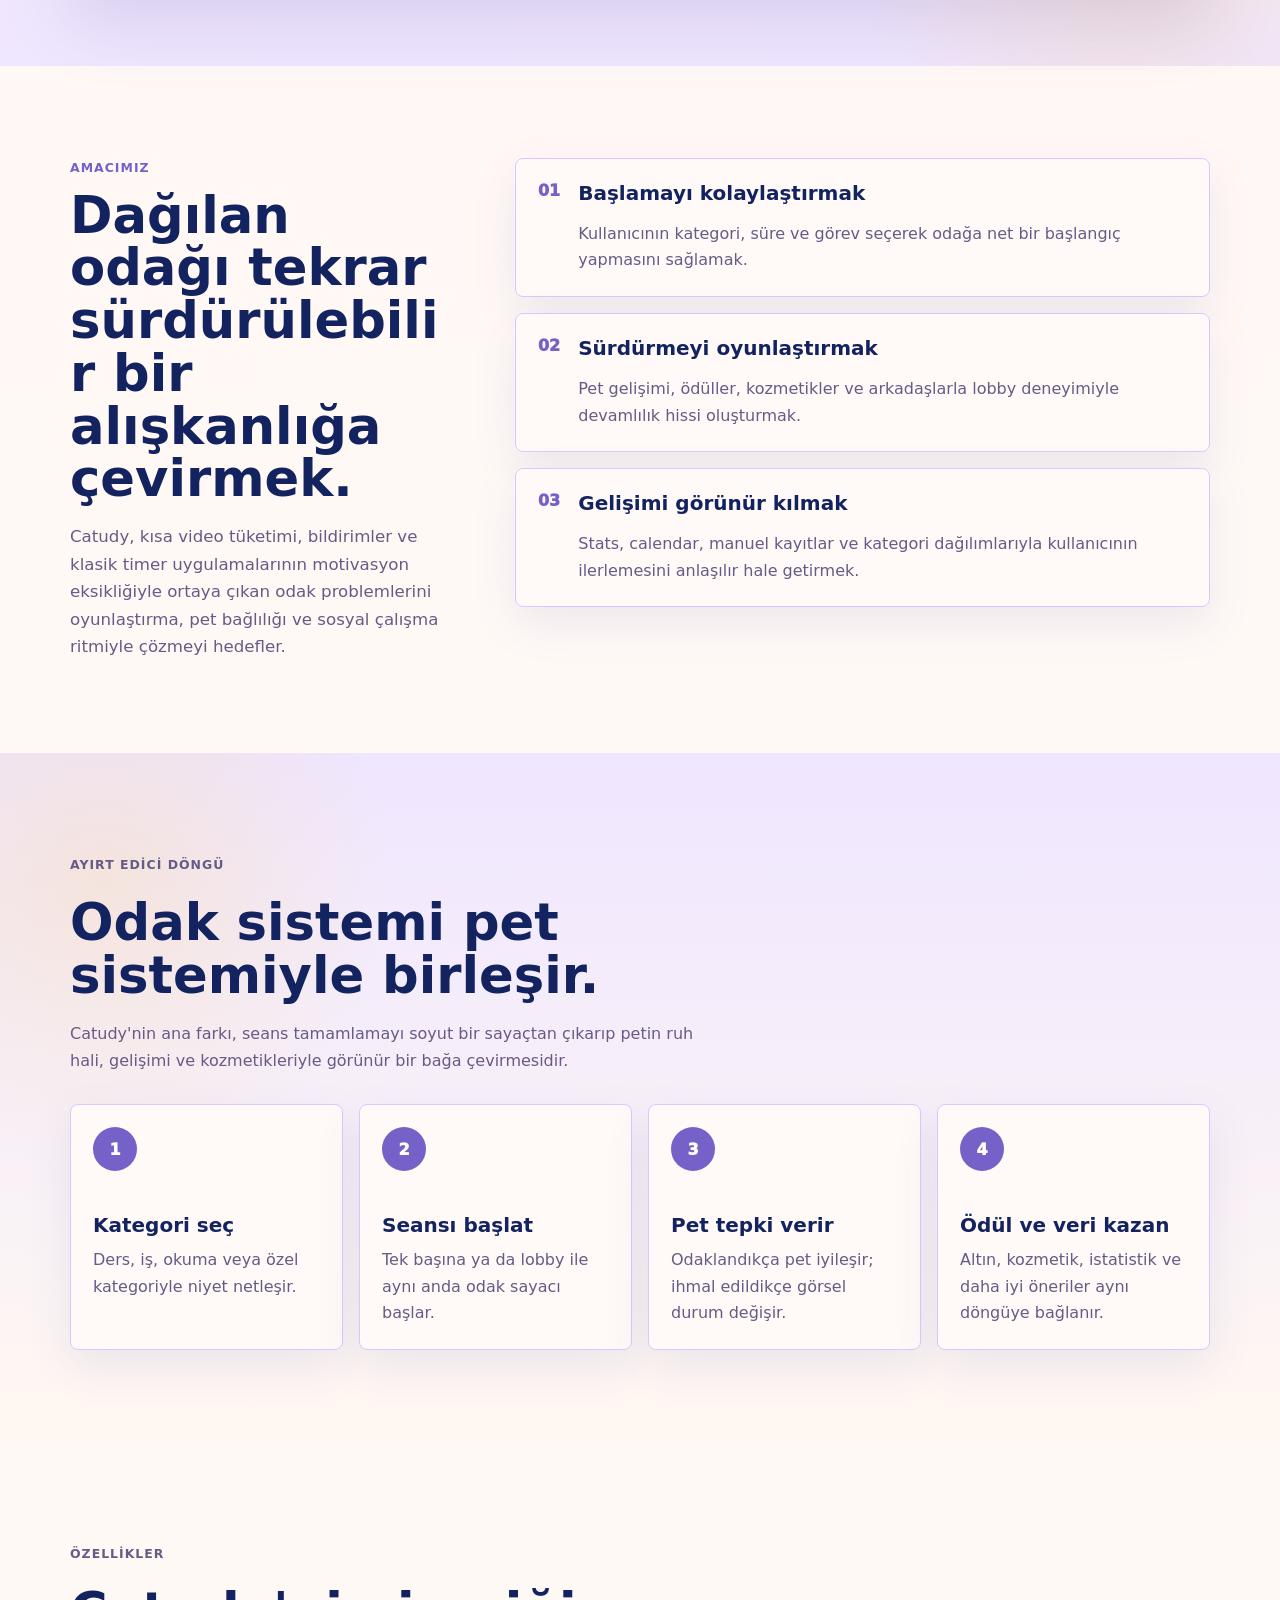
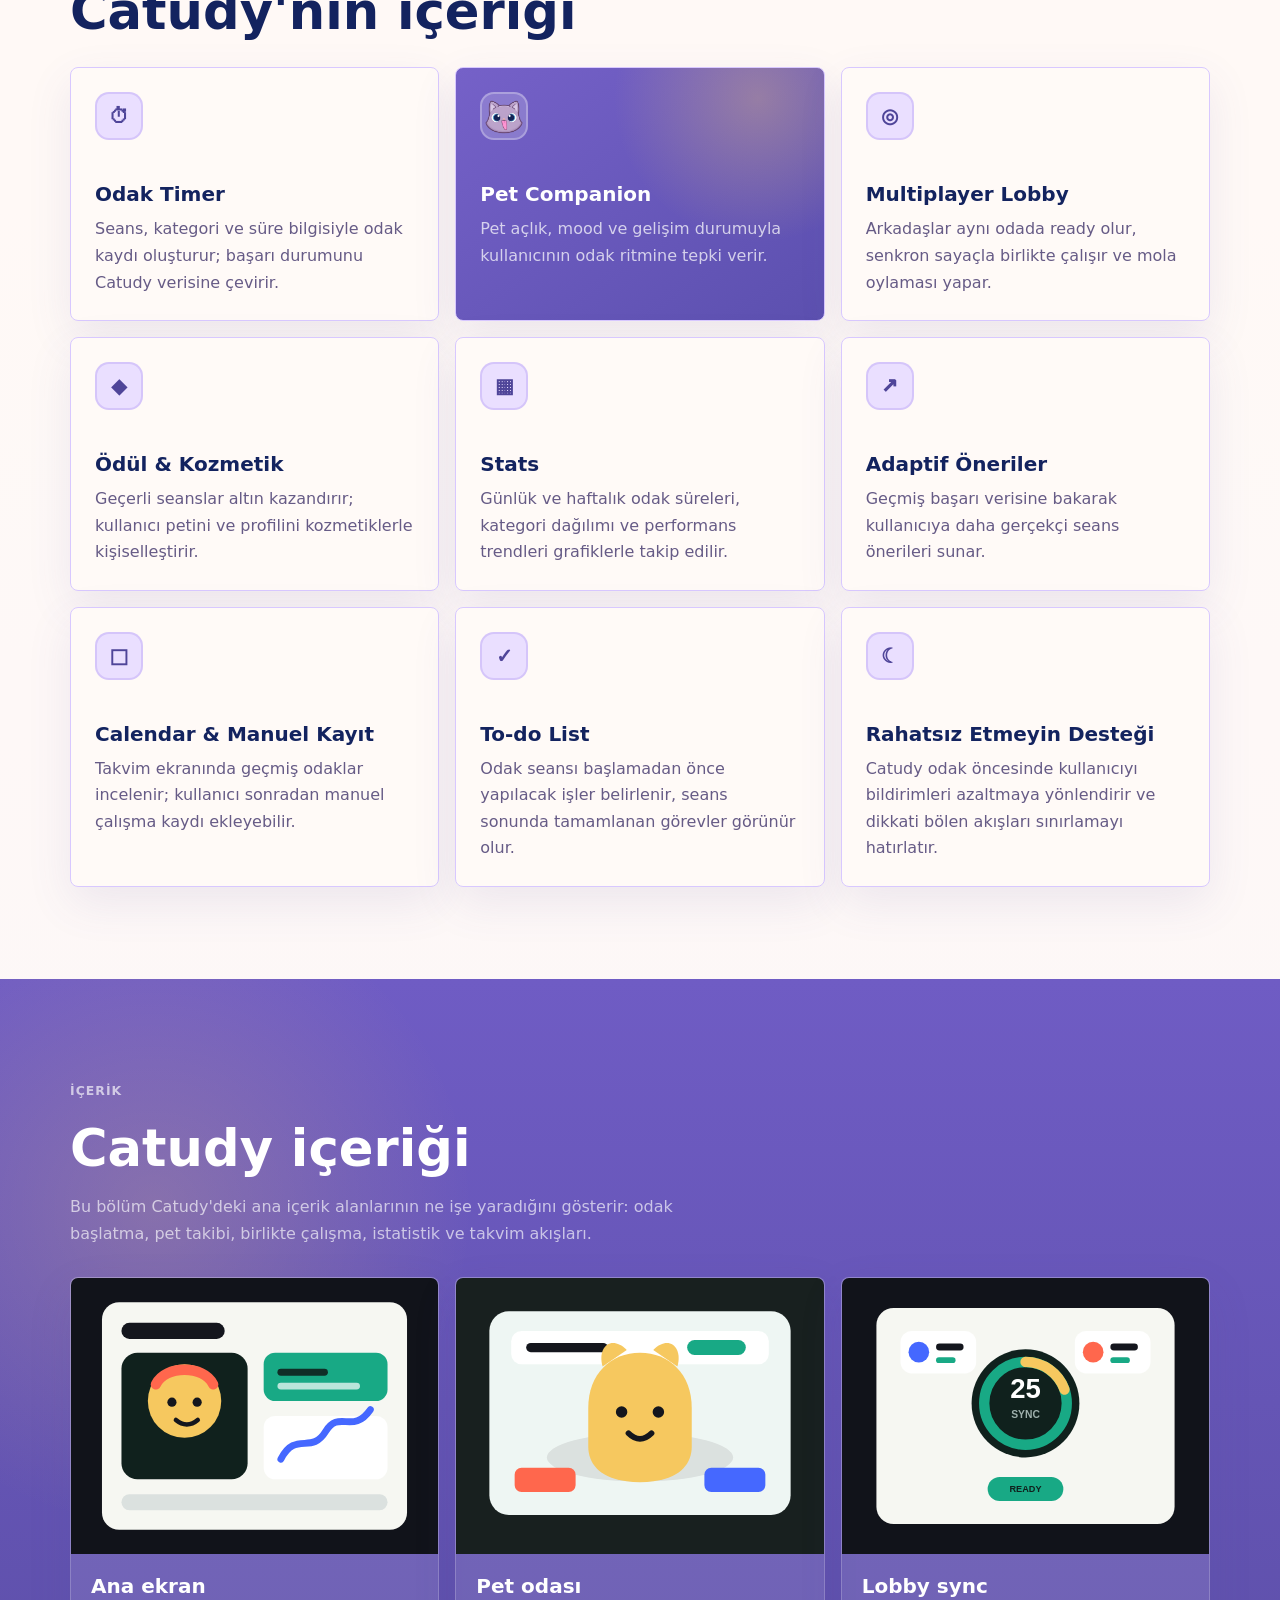
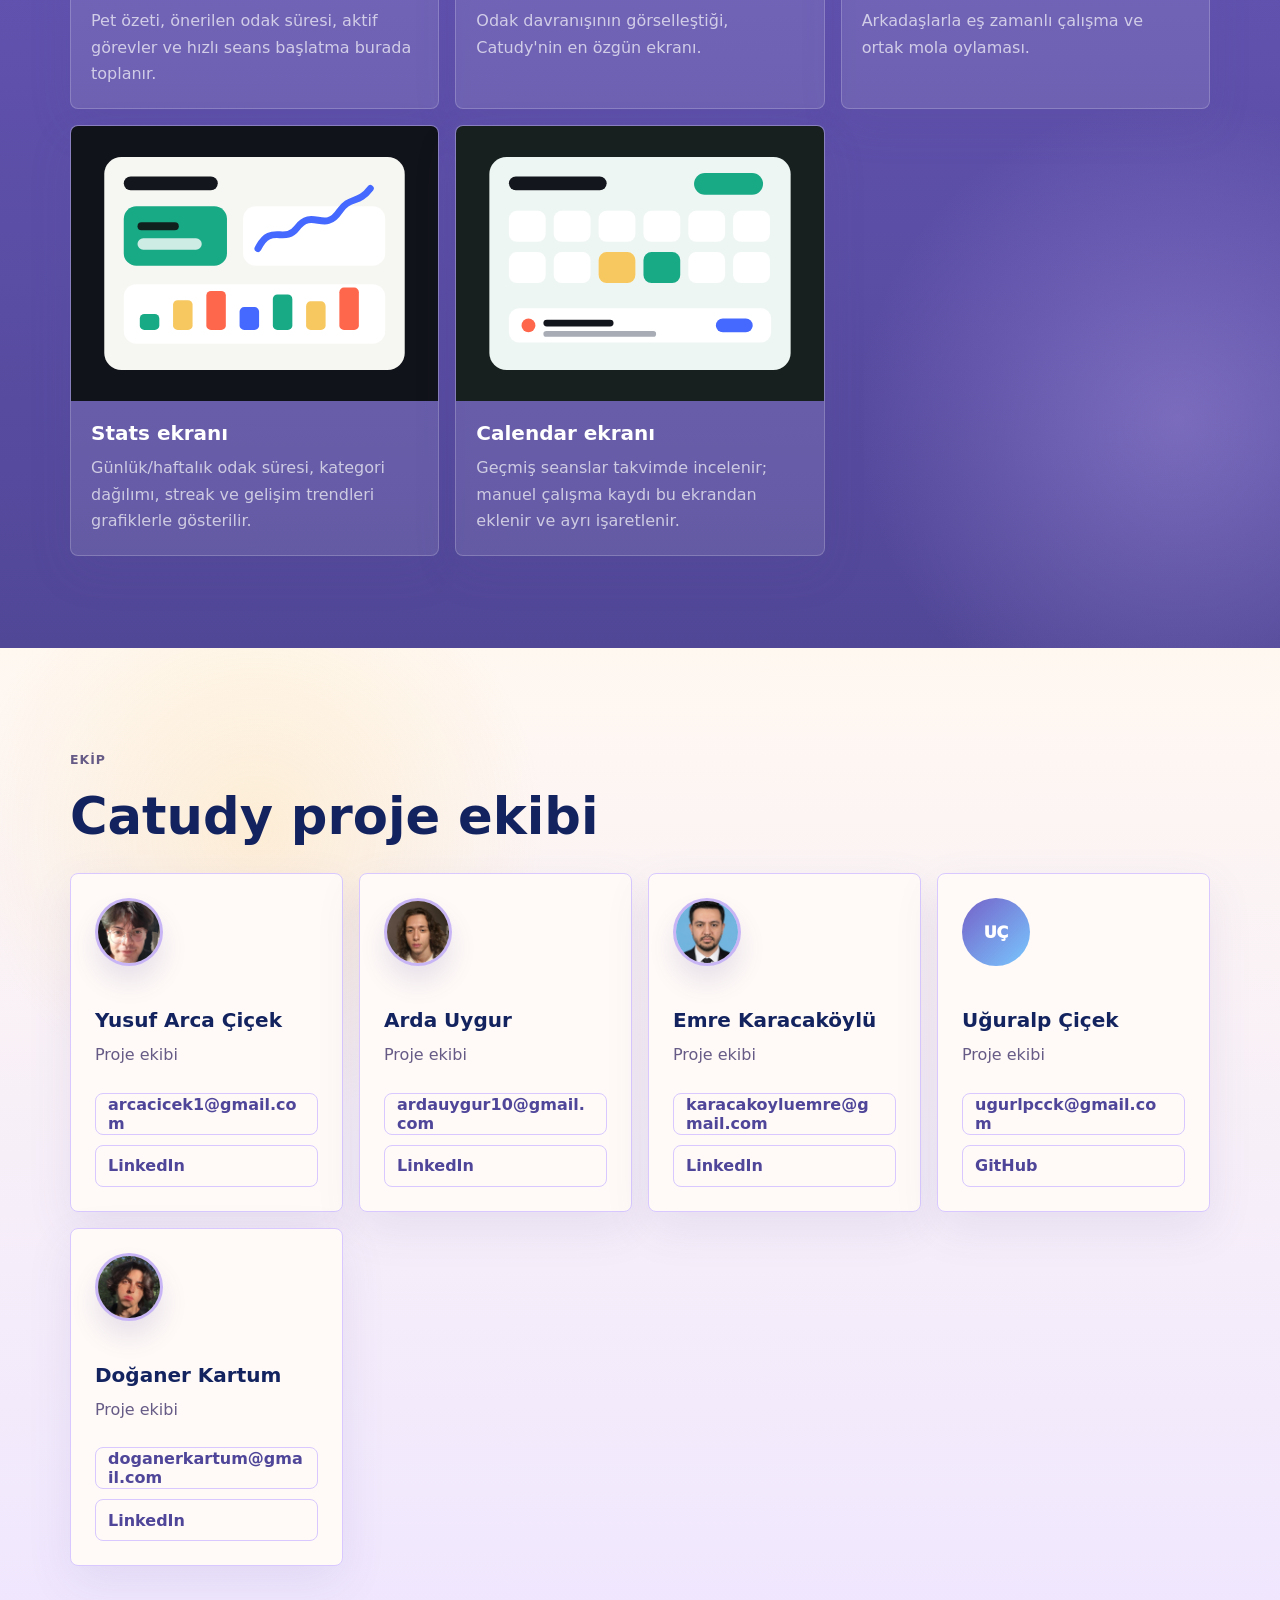
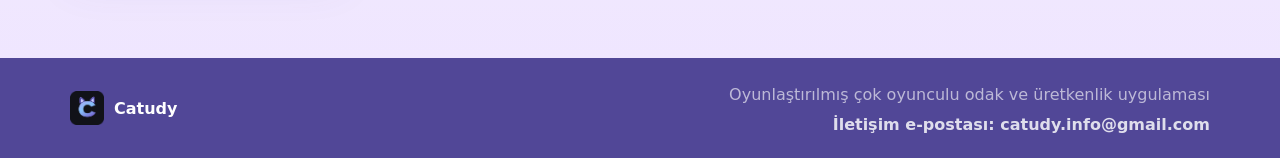
==== commit 11928475: "Refresh site script cache key" ====
--- a/site/index.html
+++ b/site/index.html
@@ -404,6 +404,6 @@
       </div>
     </footer>
 
-    <script src="./script.js?v=20260427-2"></script>
+    <script src="./script.js?v=20260507-1"></script>
   </body>
 </html>
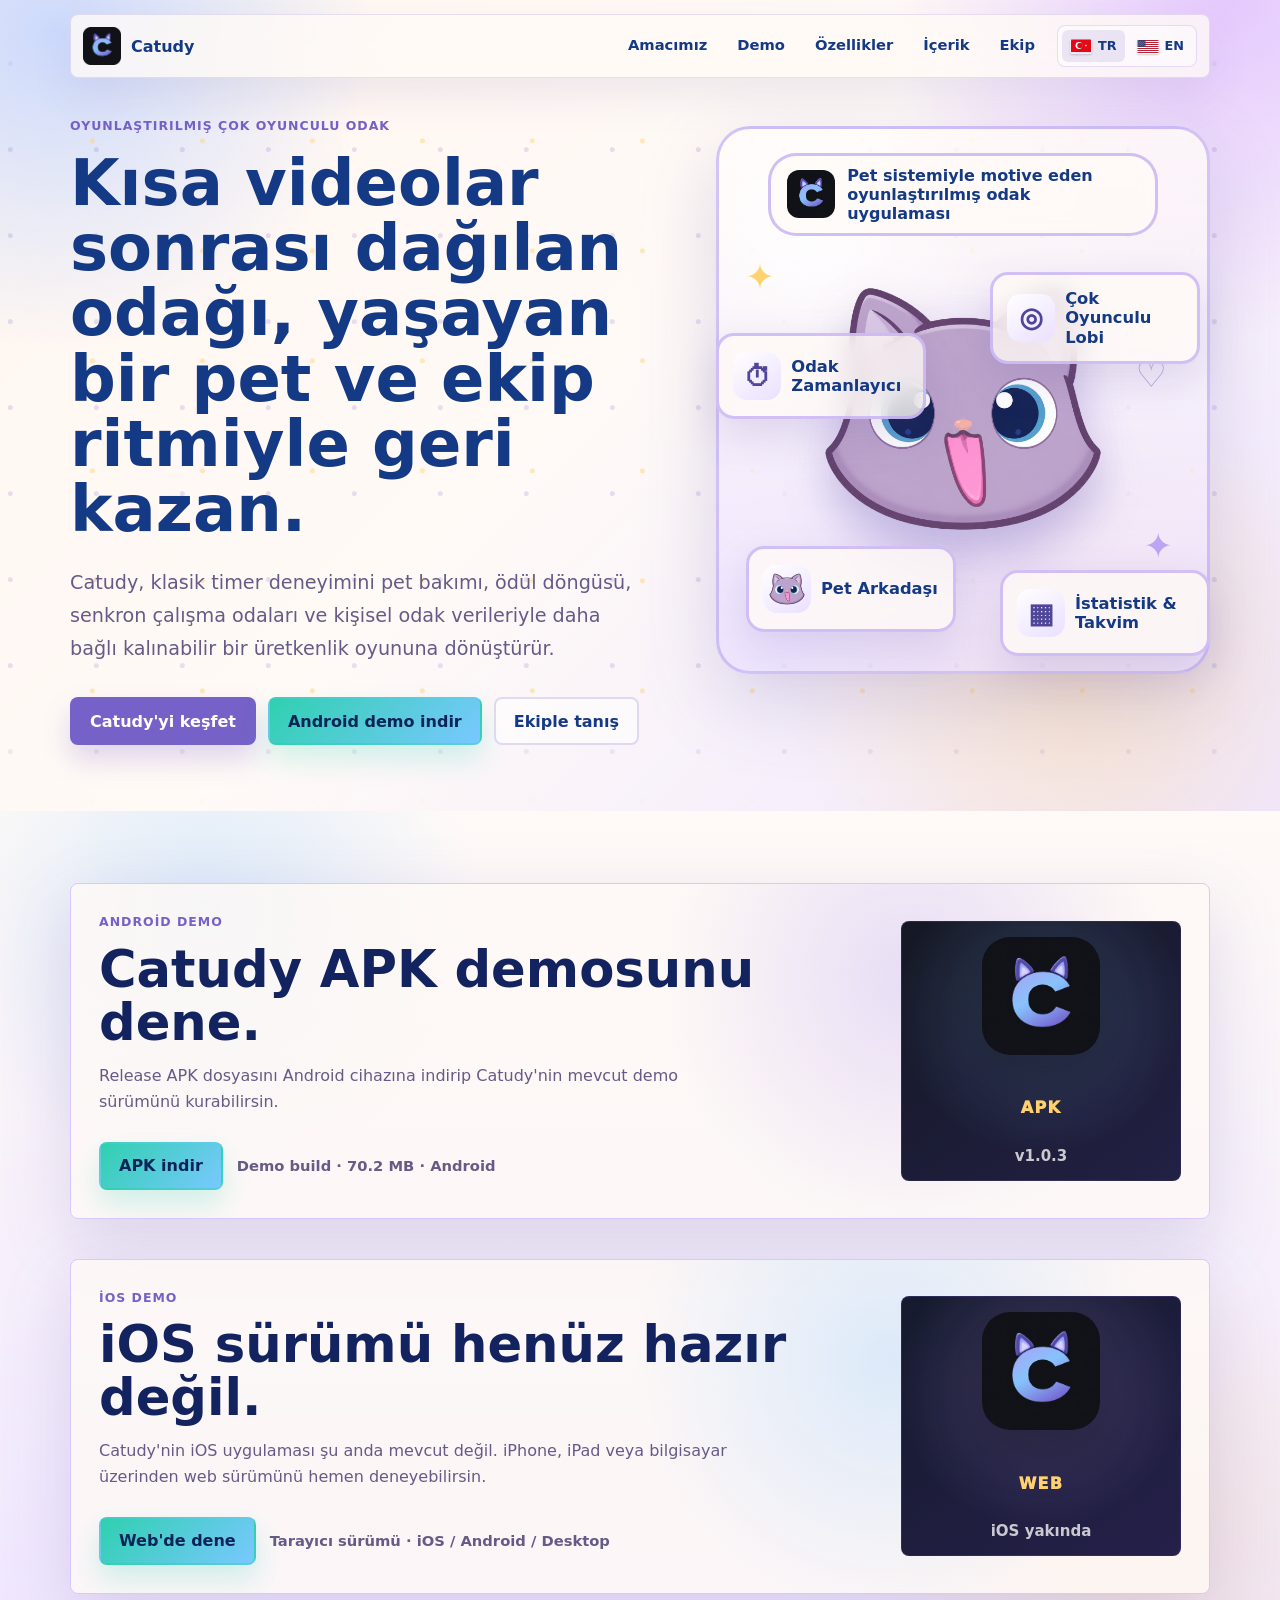
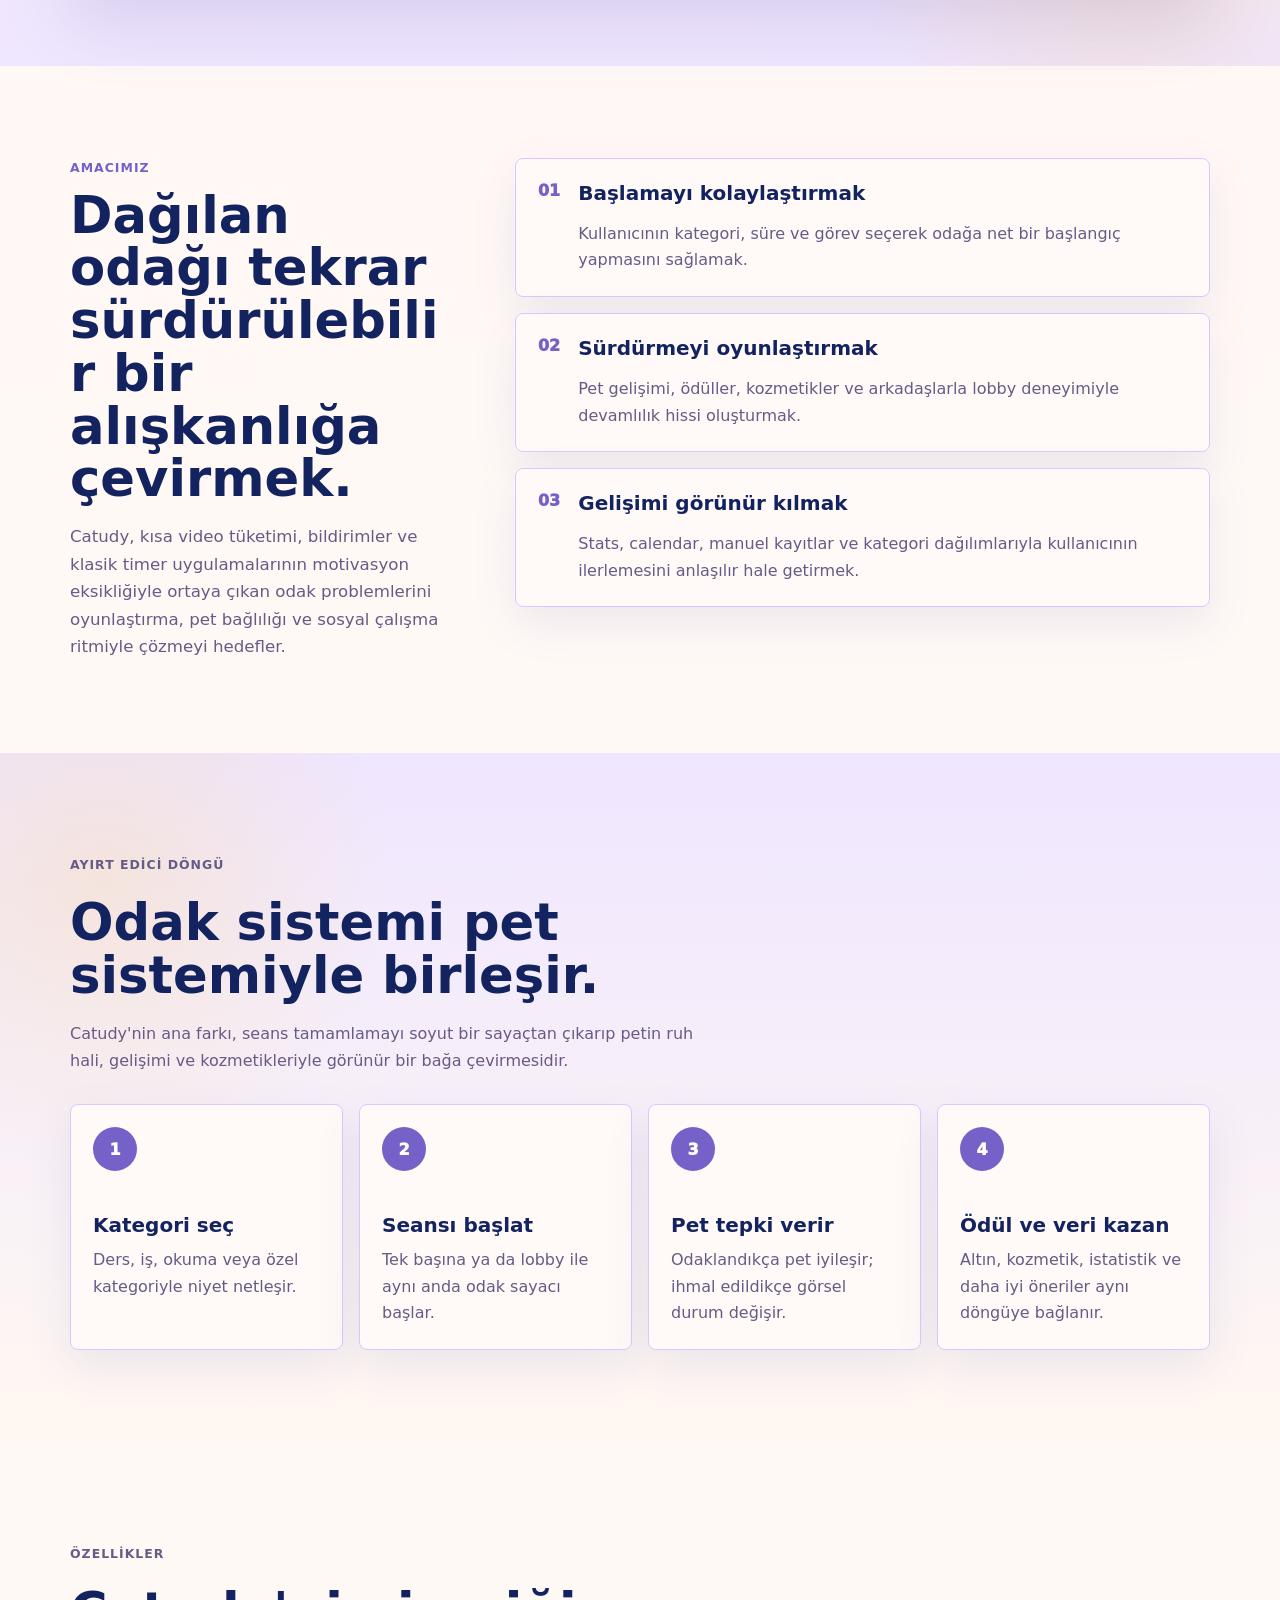
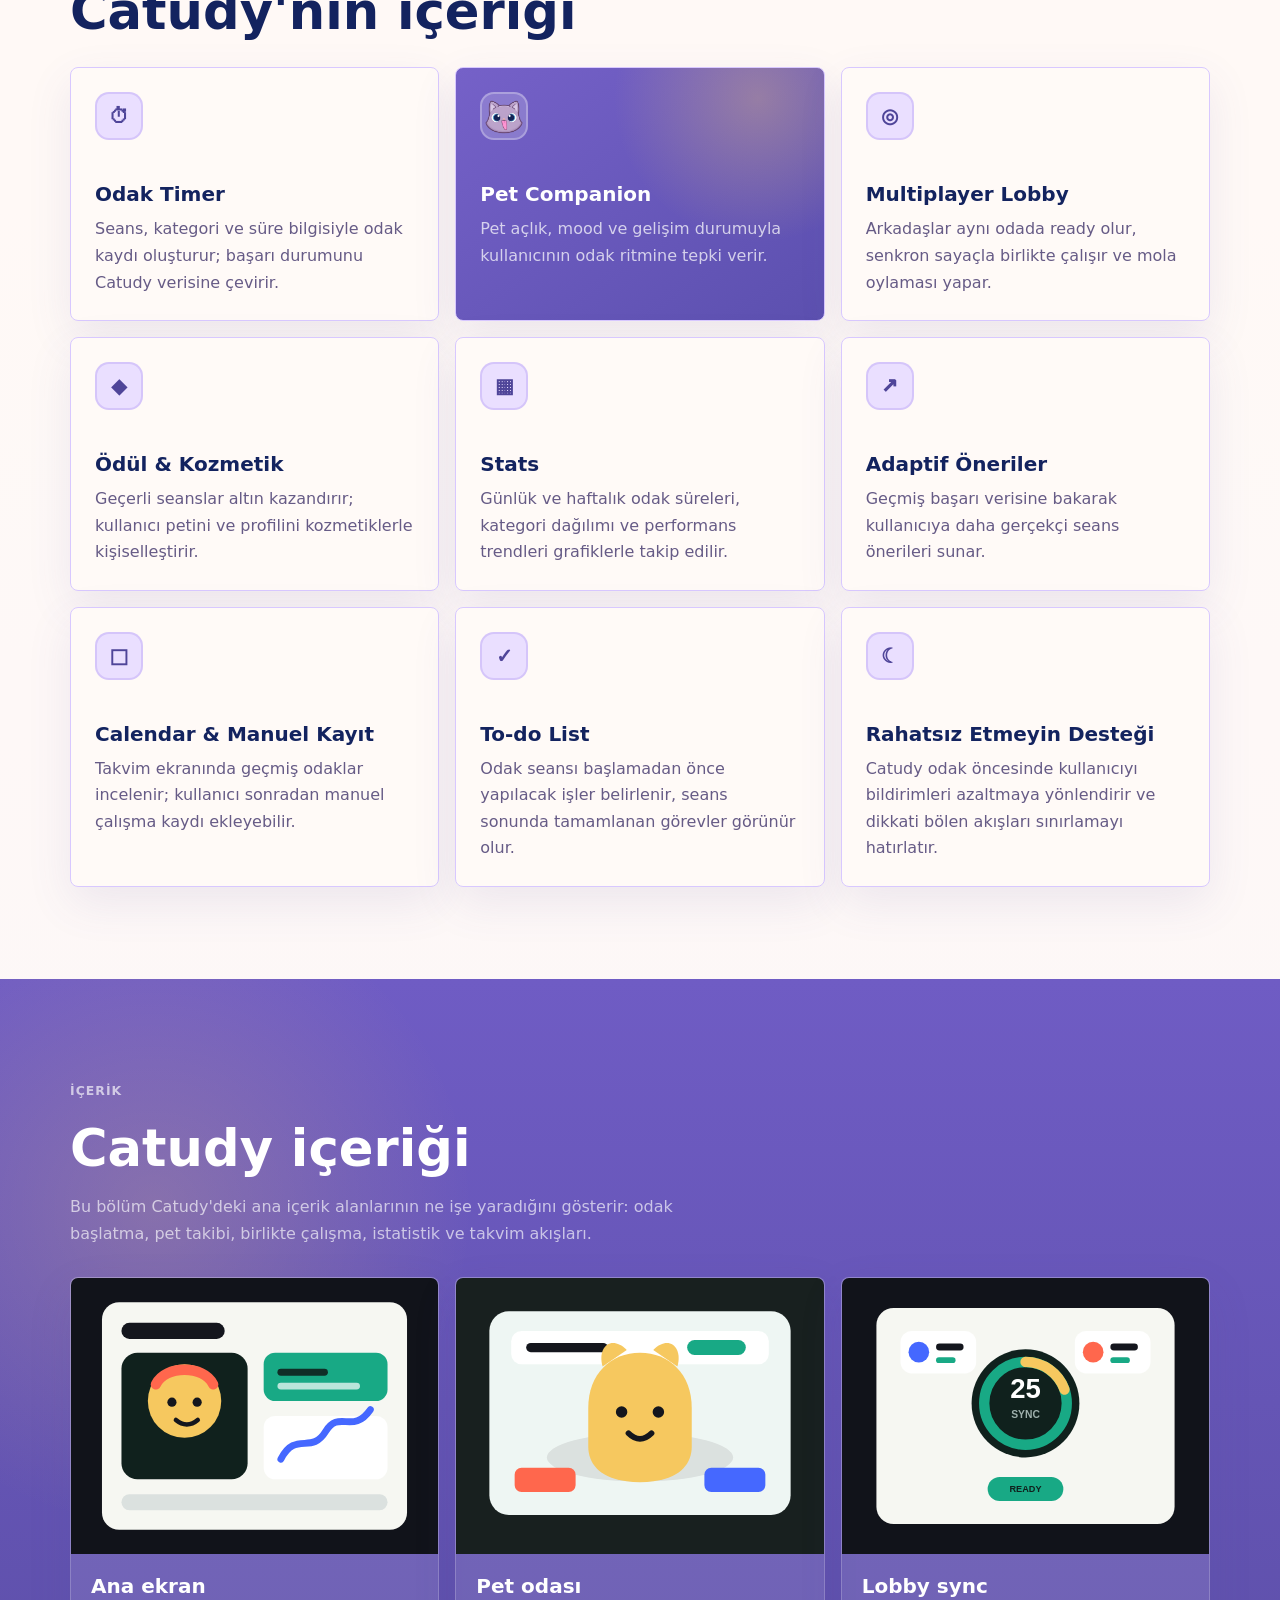
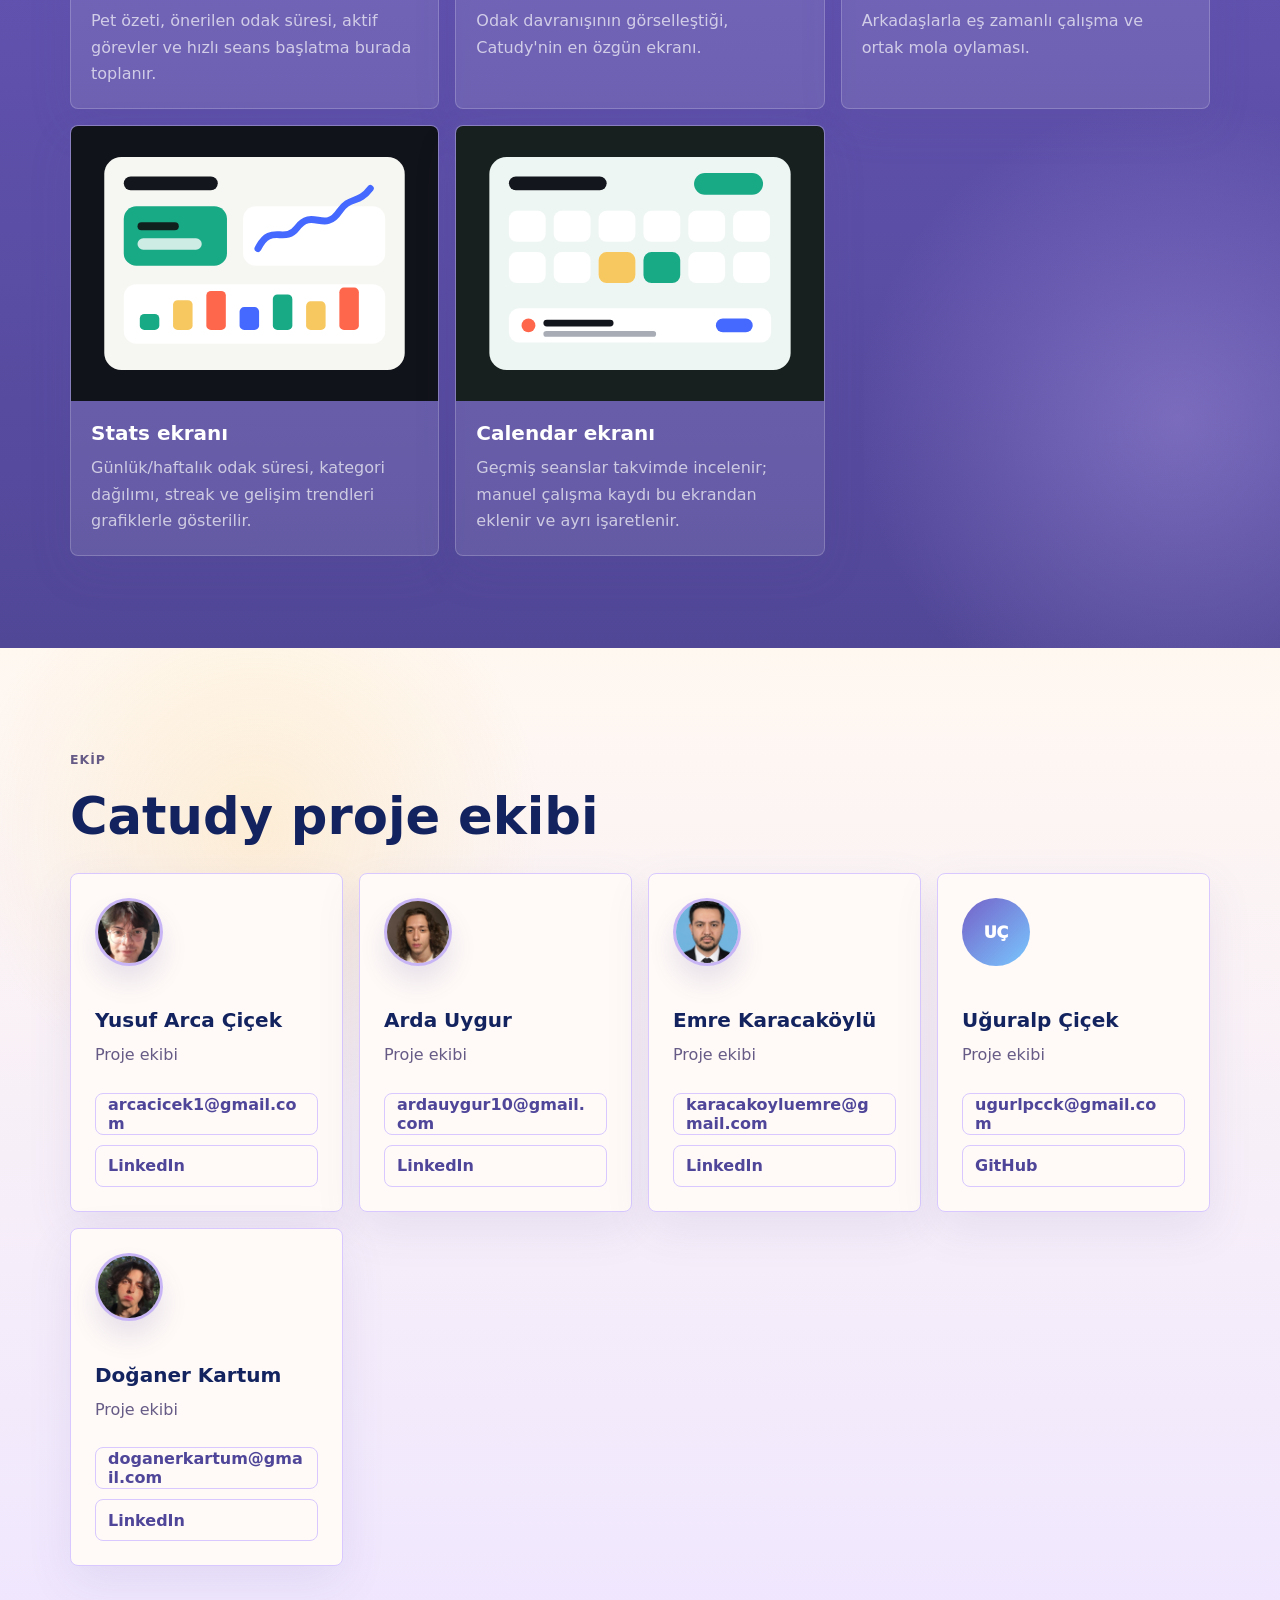
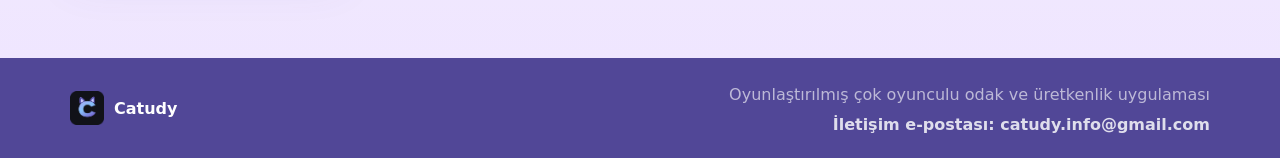
==== commit 3242902f: "Publish Catudy 1.0.3 demo" ====
--- a/site/index.html
+++ b/site/index.html
@@ -103,20 +103,20 @@
         <div class="download-actions">
           <a
             class="button button--download"
-            href="./downloads/catudy-android-demo-v1.0.2.apk"
+            href="./downloads/catudy-android-demo-v1.0.3.apk"
             download
             data-i18n="downloadButton"
           >
             APK indir
           </a>
-          <span class="download-note" data-i18n="downloadNote">Demo build · 69.7 MB · Android</span>
+          <span class="download-note" data-i18n="downloadNote">Demo build · 70.2 MB · Android</span>
         </div>
       </div>
 
       <div class="download-panel" aria-hidden="true">
         <img src="./assets/catudy-logo.png?v=20260427-2" alt="" />
         <span>APK</span>
-        <strong>v1.0.2</strong>
+        <strong>v1.0.3</strong>
       </div>
     </div>
 
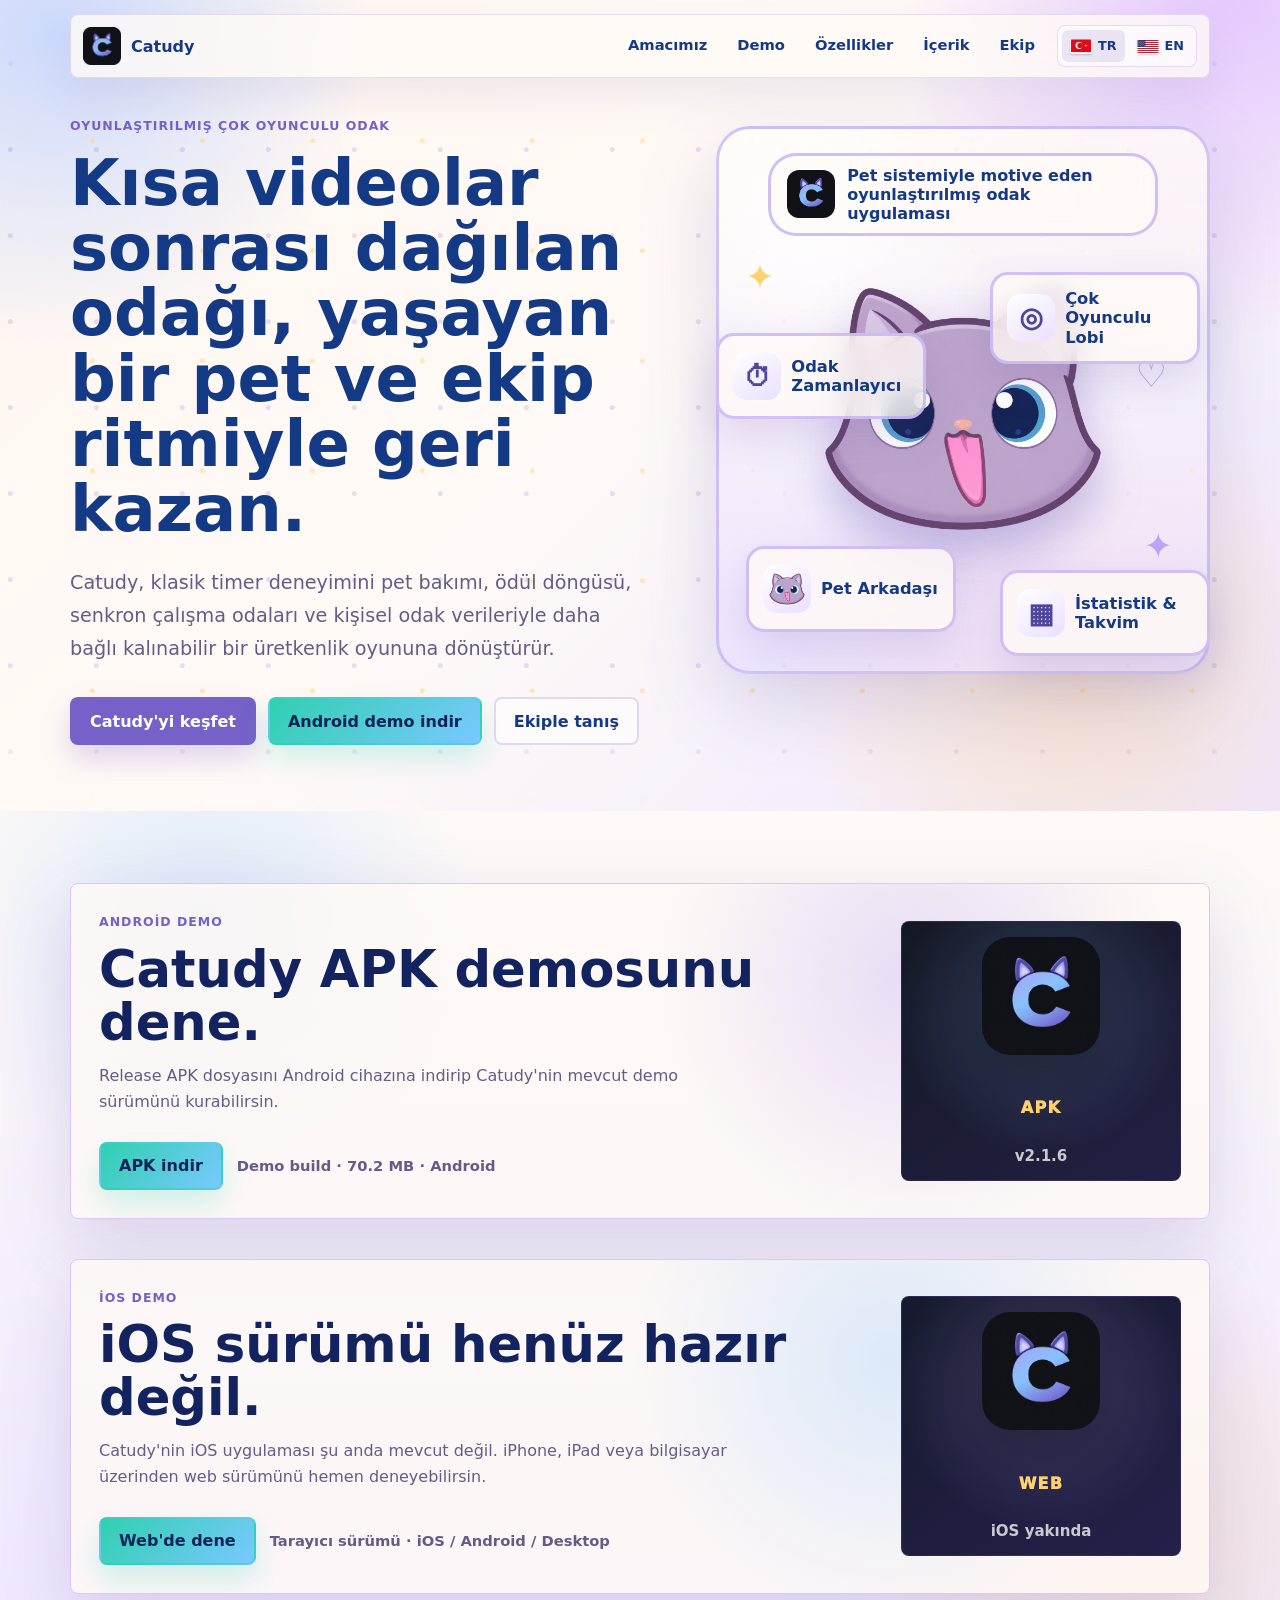
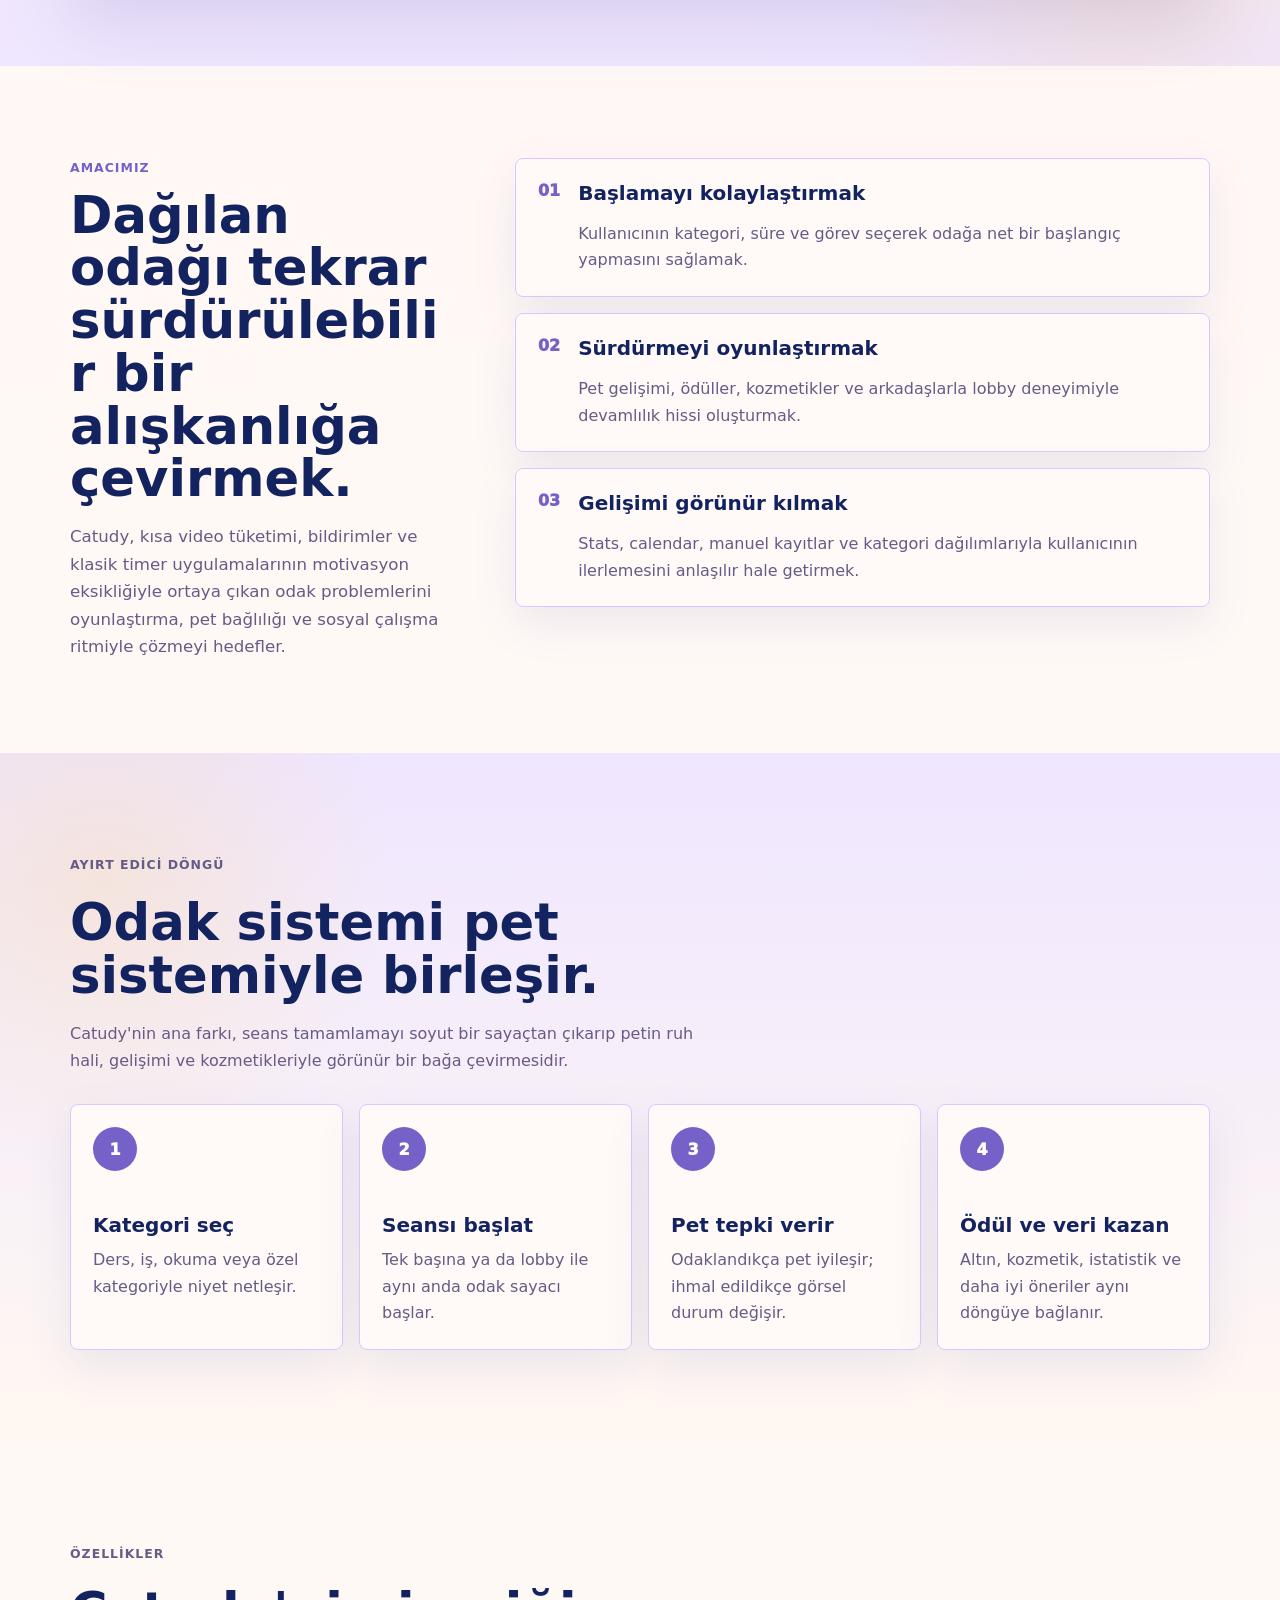
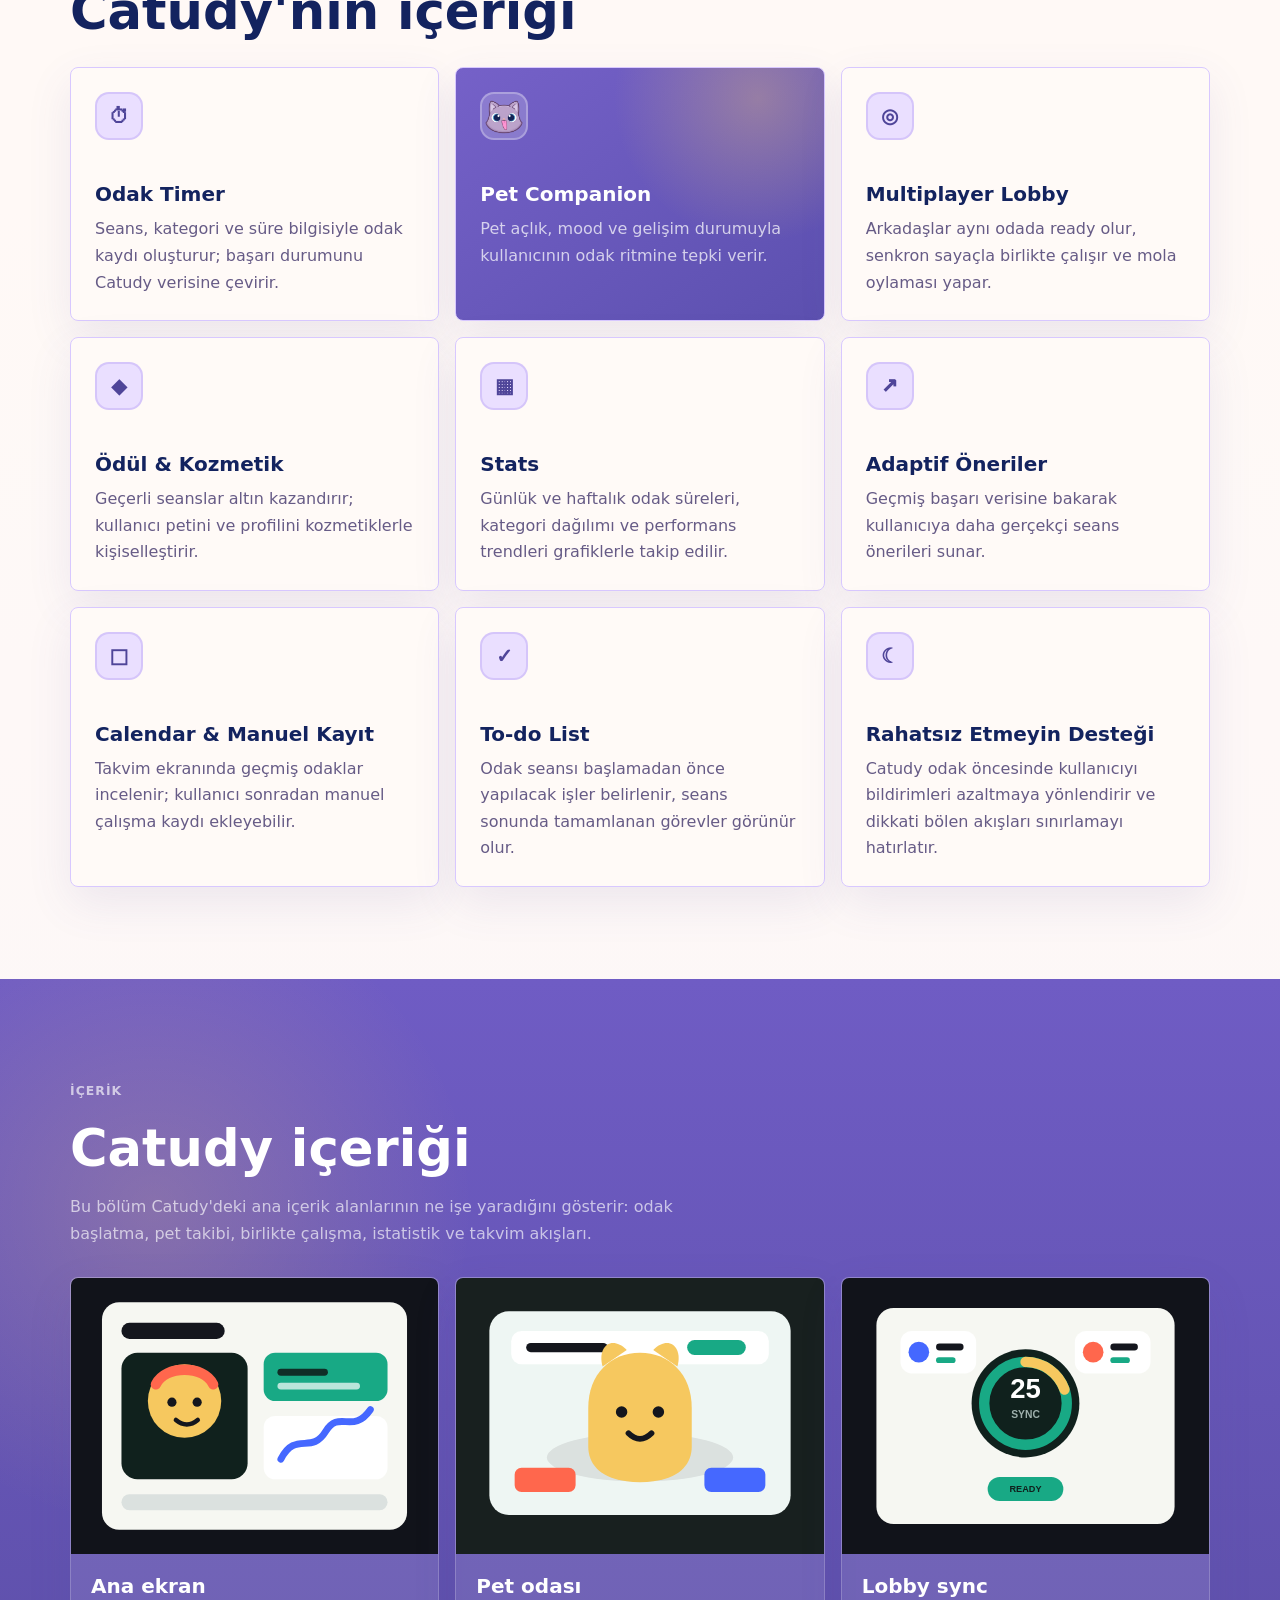
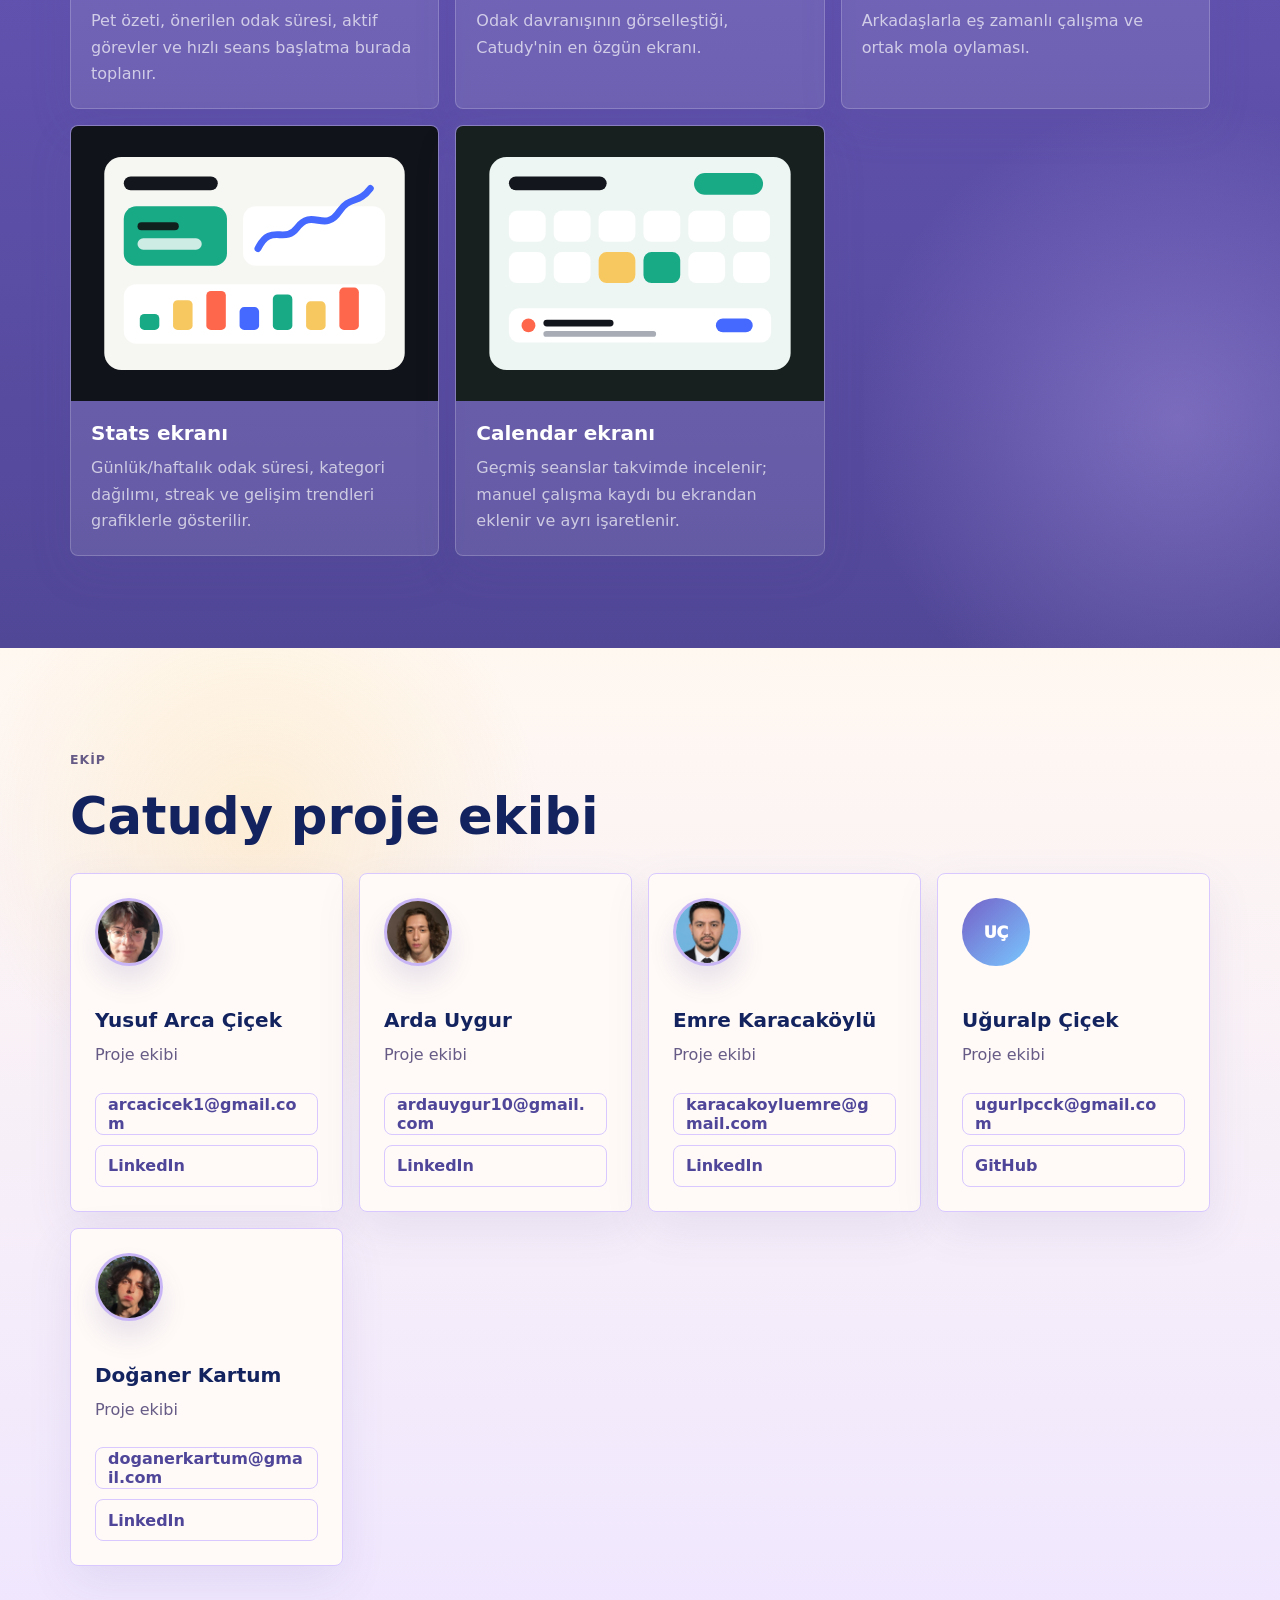
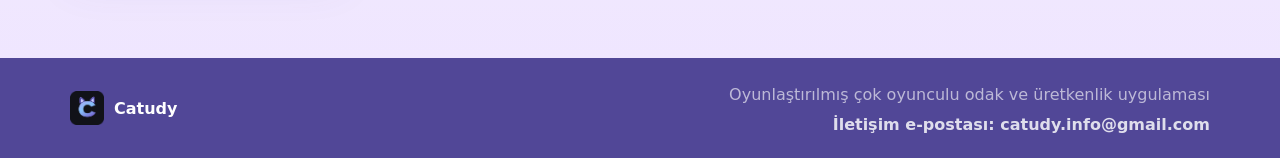
==== commit 3556a8ab: "Deploy Catudy web and APK release" ====
--- a/site/index.html
+++ b/site/index.html
@@ -103,7 +103,7 @@
         <div class="download-actions">
           <a
             class="button button--download"
-            href="./downloads/catudy-android-demo-v1.0.3.apk"
+            href="./downloads/catudy-android-demo-v2.1.6.apk"
             download
             data-i18n="downloadButton"
           >
@@ -116,7 +116,7 @@
       <div class="download-panel" aria-hidden="true">
         <img src="./assets/catudy-logo.png?v=20260427-2" alt="" />
         <span>APK</span>
-        <strong>v1.0.3</strong>
+        <strong>v2.1.6</strong>
       </div>
     </div>
 
@@ -130,7 +130,7 @@
         <div class="download-actions">
           <a
             class="button button--download"
-            href="https://4rc4.github.io/Catudy-Site/app/"
+            href="https://catudy.com/app/"
             target="_blank"
             rel="noopener noreferrer"
             data-i18n="webDemoButton"
